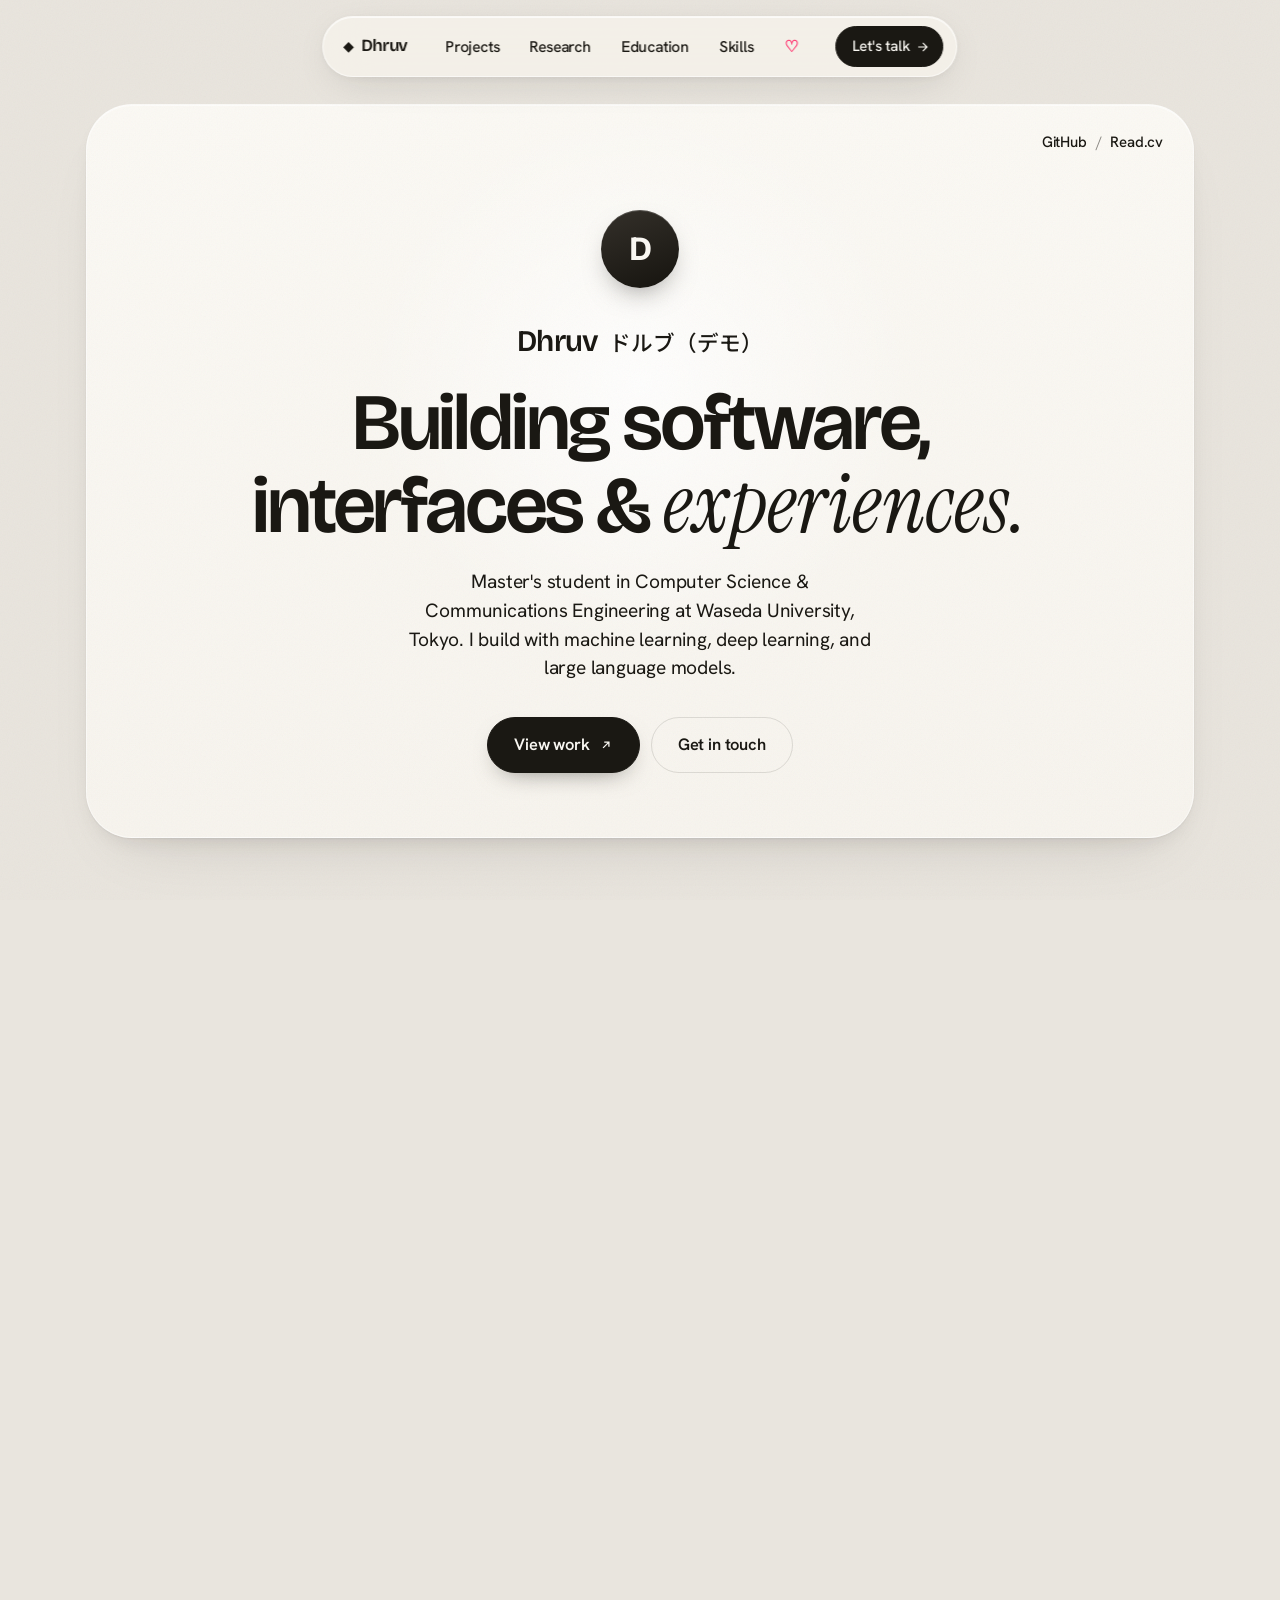
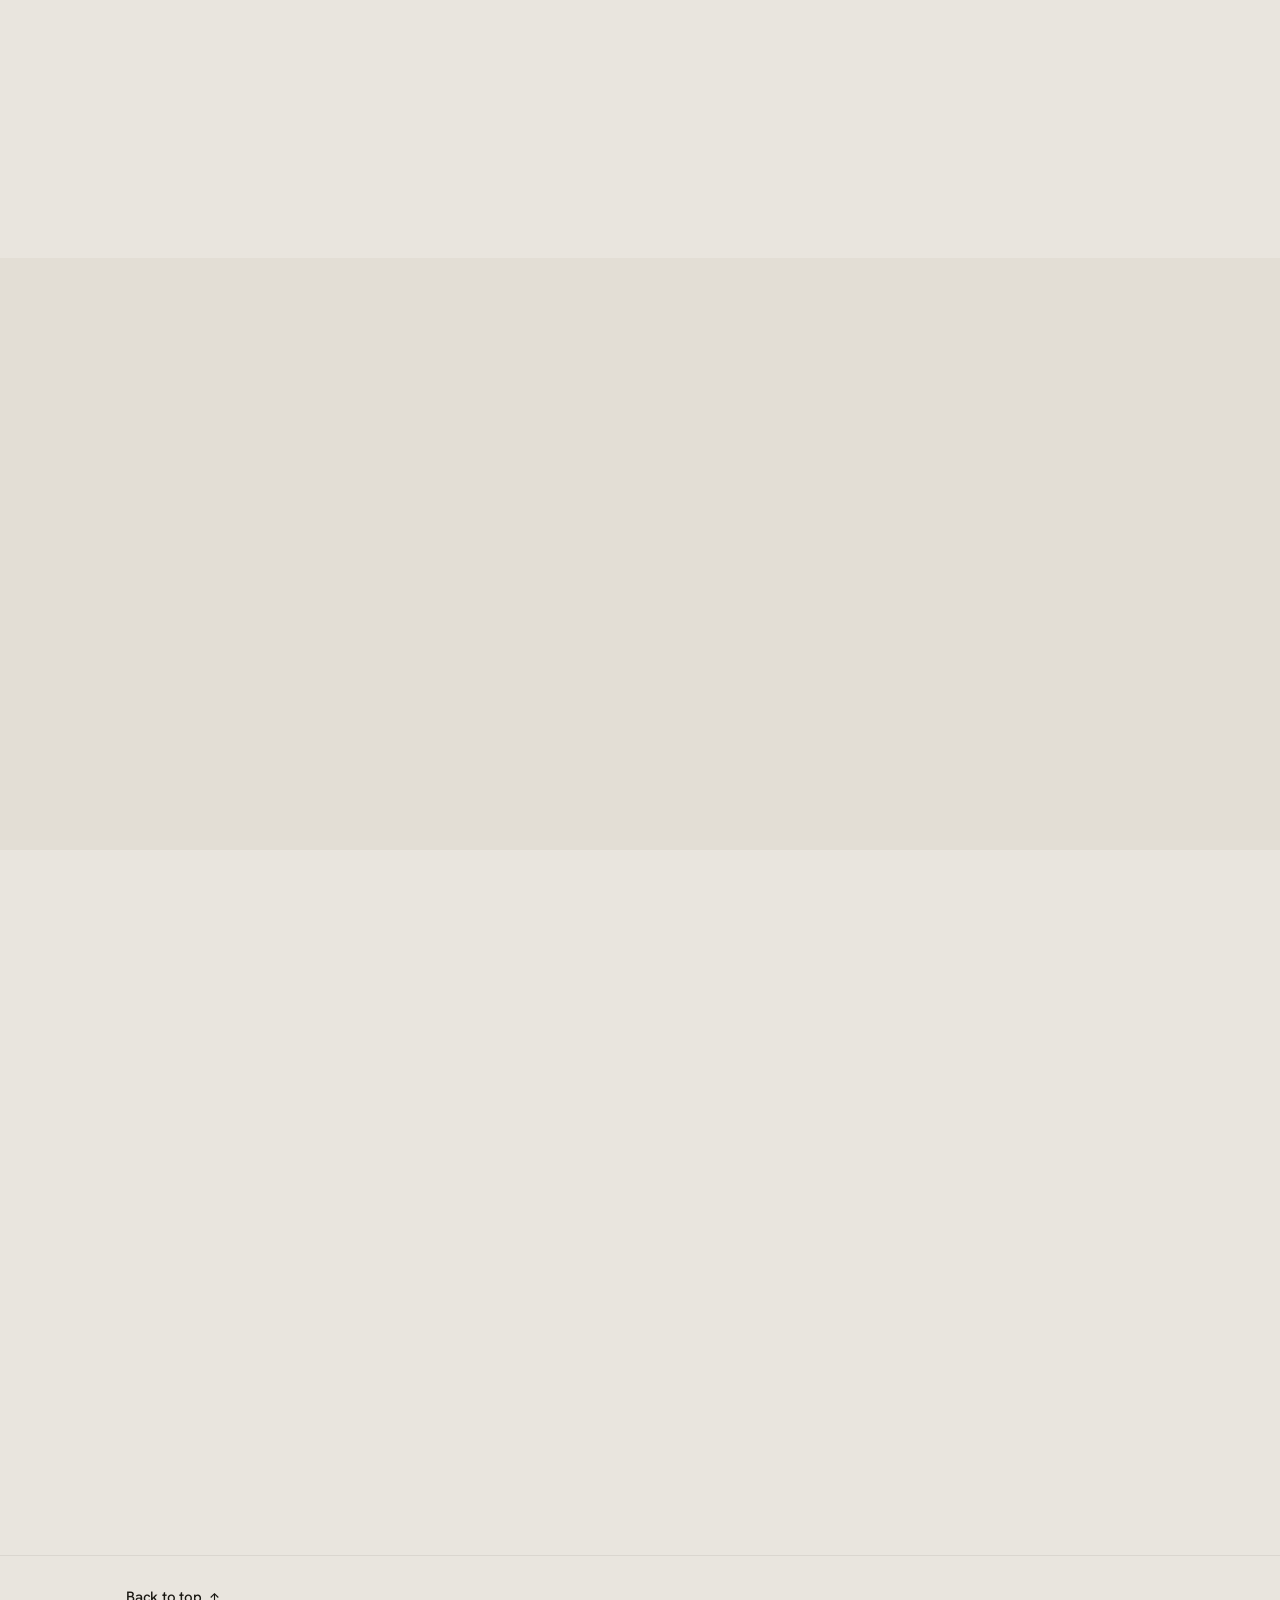
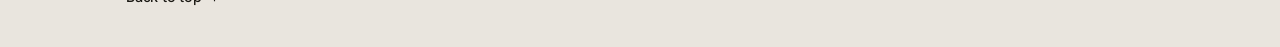
==== index.html @ 3caad2e6 "base files" ====
<!DOCTYPE html>
<html lang="en" class="no-js">
<head>
  <meta charset="UTF-8" />
  <meta name="viewport" content="width=device-width, initial-scale=1.0" />
  <meta name="description" content="Dhruv (ドルブ) — Master's student in Computer Science & Communications Engineering at Waseda University, Tokyo. Working in machine learning, deep learning, LLMs, RAG, and computer vision." />
  <meta name="theme-color" content="#e9e5de" />
  <title>Dhruv ドルブ — Computer Science & Machine Learning</title>

  <!-- inline favicon: rotated diamond -->
  <link rel="icon" href="data:image/svg+xml,%3Csvg xmlns='http://www.w3.org/2000/svg' width='32' height='32' viewBox='0 0 32 32'%3E%3Crect x='9' y='9' width='14' height='14' transform='rotate(45 16 16)' fill='%231a1813'/%3E%3C/svg%3E" />

  <link rel="preconnect" href="https://fonts.googleapis.com">
  <link rel="preconnect" href="https://fonts.gstatic.com" crossorigin>
  <link href="https://fonts.googleapis.com/css2?family=Bricolage+Grotesque:opsz,wght@12..96,400;12..96,500;12..96,600;12..96,700;12..96,800&family=Hanken+Grotesk:wght@400;500;600;700&family=Instrument+Serif:ital@0;1&family=JetBrains+Mono:wght@400;500&family=Noto+Sans+JP:wght@400;500;600&display=swap" rel="stylesheet">

  <link rel="stylesheet" href="styles.css" />
  <script>document.documentElement.classList.remove('no-js'); document.documentElement.classList.add('js');</script>
</head>
<body>

  <!-- paper grain texture -->
  <div class="grain" aria-hidden="true"></div>

  <!-- ============================ NAV (preserved floating pill) ============================ -->
  <nav class="nav" id="nav">
    <a href="#home" class="nav-logo">
      <span class="logo-mark">◆</span>
      <span class="logo-text">Dhruv</span>
    </a>
    <ul class="nav-links">
      <li><a href="#projects">Projects</a></li>
      <li><a href="#research">Research</a></li>
      <li><a href="#education">Education</a></li>
      <li><a href="#skills">Skills</a></li>
      <li><a href="proposal.html" target="_blank" rel="noopener" style="color:#ff2d6a;font-weight:700;" title="a little surprise 💌">♡</a></li>
    </ul>
    <a href="#contact" class="nav-cta">
      <span>Let's talk</span>
      <svg width="14" height="14" viewBox="0 0 24 24" fill="none" stroke="currentColor" stroke-width="2"><path d="M5 12h14M13 5l7 7-7 7"/></svg>
    </a>
    <button class="nav-burger" id="burger" aria-label="Open menu" aria-expanded="false" aria-controls="mobileMenu">
      <span></span><span></span>
    </button>
  </nav>

  <!-- mobile menu overlay -->
  <div class="mobile-menu" id="mobileMenu" aria-hidden="true">
    <ul>
      <li><a href="#projects">Projects</a></li>
      <li><a href="#research">Research</a></li>
      <li><a href="#education">Education</a></li>
      <li><a href="#skills">Skills</a></li>
      <li><a href="proposal.html" target="_blank" rel="noopener" style="color:#ff2d6a;font-weight:700;">♡ A little surprise 💌</a></li>
      <li><a href="#contact" class="mm-cta">Let's talk</a></li>
    </ul>
  </div>

  <!-- ============================ HERO ============================ -->
  <header class="hero" id="home">
    <div class="hero-card">

      <div class="hero-top" data-rise style="--d:.05s">
        <div class="hero-contact">
        </div>
        <nav class="hero-social" aria-label="Social profiles">
          <a href="https://github.com/demo-hates-rng" target="_blank" rel="noopener noreferrer">GitHub</a><span aria-hidden="true">/</span><a href="#" target="_blank" rel="noopener noreferrer">Read.cv</a>
        </nav>
      </div>

      <div class="hero-center">
        <div class="hero-id" data-rise style="--d:.13s">
          <span class="avatar" aria-hidden="true">D</span>
        </div>

        <p class="hero-name" data-rise style="--d:.2s">Dhruv <span class="kana" lang="ja">ドルブ（デモ）</span></p>

        <h1 class="hero-h" data-rise style="--d:.27s">
          Building software,<br/>
          interfaces &amp; <em>experiences.</em>
        </h1>

        <p class="hero-sub" data-rise style="--d:.36s">
          Master's student in Computer Science &amp; Communications Engineering at
          Waseda University, Tokyo. I build with machine learning, deep learning,
          and large language models.
        </p>

        <div class="hero-actions" data-rise style="--d:.44s">
          <a class="btn btn-dark" href="#projects">
            View work
            <svg width="14" height="14" viewBox="0 0 24 24" fill="none" stroke="currentColor" stroke-width="2.2"><path d="M7 17 17 7M9 7h8v8"/></svg>
          </a>
          <a class="btn btn-ghost" href="#contact">Get in touch</a>
        </div>
      </div>
    </div>
  </header>

  <!-- ============================ PROJECTS ============================ -->
  <section class="section" id="projects">
    <div class="wrap">
      <div class="section-head">
        <p class="eyebrow reveal"><span class="ix">01</span> — Projects</p>
        <h2 class="section-h reveal">Selected work.</h2>
      </div>

      <div class="features">

        <a href="#" class="feature reveal">
          <div class="feature-text">
            <p class="feature-eyebrow">Aurora Notes &nbsp;·&nbsp; 2025</p>
            <h3 class="feature-h">A quiet notebook for thinking out loud.</h3>
            <p class="feature-desc">A markdown-first writing tool with calm typography, native shortcuts, and offline-first storage designed to be easy on the eyes.</p>
            <div class="feature-meta">
              <span class="tag">React</span><span class="tag">TypeScript</span><span class="tag">IndexedDB</span>
            </div>
            <div class="feature-links">
              <span class="ink-link">Live <svg width="12" height="12" viewBox="0 0 24 24" fill="none" stroke="currentColor" stroke-width="2.2"><path d="M7 17 17 7M9 7h8v8"/></svg></span>
              <span class="ink-link">Source <svg width="12" height="12" viewBox="0 0 24 24" fill="none" stroke="currentColor" stroke-width="2.2"><path d="M7 17 17 7M9 7h8v8"/></svg></span>
            </div>
          </div>
          <span class="feature-num" aria-hidden="true">01</span>
        </a>

        <a href="#" class="feature reveal">
          <div class="feature-text">
            <p class="feature-eyebrow">Pulse &nbsp;·&nbsp; 2025</p>
            <h3 class="feature-h">Real-time analytics that feel calm, not chaotic.</h3>
            <p class="feature-desc">A streaming dashboard that surfaces signal in a sea of live data — clear hierarchy, smooth transitions, no overwhelm.</p>
            <div class="feature-meta">
              <span class="tag">Next.js</span><span class="tag">WebSockets</span><span class="tag">D3</span>
            </div>
            <div class="feature-links">
              <span class="ink-link">Live <svg width="12" height="12" viewBox="0 0 24 24" fill="none" stroke="currentColor" stroke-width="2.2"><path d="M7 17 17 7M9 7h8v8"/></svg></span>
              <span class="ink-link">Case study <svg width="12" height="12" viewBox="0 0 24 24" fill="none" stroke="currentColor" stroke-width="2.2"><path d="M7 17 17 7M9 7h8v8"/></svg></span>
            </div>
          </div>
          <span class="feature-num" aria-hidden="true">02</span>
        </a>

        <a href="#" class="feature feature-dark reveal">
          <div class="feature-text">
            <p class="feature-eyebrow">Loop Studio &nbsp;·&nbsp; 2024</p>
            <h3 class="feature-h">A browser-based loop sequencer, built from scratch.</h3>
            <p class="feature-desc">A small surface area with a large possibility space. Web Audio, Canvas, and a lot of patience for the timing.</p>
            <div class="feature-meta">
              <span class="tag">Web Audio</span><span class="tag">Canvas</span><span class="tag">TypeScript</span>
            </div>
            <div class="feature-links">
              <span class="ink-link">Try it <svg width="12" height="12" viewBox="0 0 24 24" fill="none" stroke="currentColor" stroke-width="2.2"><path d="M7 17 17 7M9 7h8v8"/></svg></span>
              <span class="ink-link">Source <svg width="12" height="12" viewBox="0 0 24 24" fill="none" stroke="currentColor" stroke-width="2.2"><path d="M7 17 17 7M9 7h8v8"/></svg></span>
            </div>
          </div>
          <span class="feature-num" aria-hidden="true">03</span>
        </a>

      </div>
    </div>
  </section>

  <!-- ============================ RESEARCH ============================ -->
  <section class="section alt" id="research">
    <div class="wrap">
      <div class="section-head">
        <p class="eyebrow reveal"><span class="ix">02</span> — Research</p>
        <h2 class="section-h reveal">Research interests.</h2>
      </div>

      <div class="r-grid">
        <article class="r-card reveal">
          <span class="r-tag">RG—01</span>
          <h3>Machine Learning &amp; Deep Learning</h3>
          <span class="r-arrow" aria-hidden="true"><svg width="16" height="16" viewBox="0 0 24 24" fill="none" stroke="currentColor" stroke-width="2"><path d="M7 17 17 7M9 7h8v8"/></svg></span>
        </article>
        <article class="r-card reveal">
          <span class="r-tag">RG—02</span>
          <h3>Computer Vision</h3>
          <span class="r-arrow" aria-hidden="true"><svg width="16" height="16" viewBox="0 0 24 24" fill="none" stroke="currentColor" stroke-width="2"><path d="M7 17 17 7M9 7h8v8"/></svg></span>
        </article>
        <article class="r-card reveal">
          <span class="r-tag">RG—03</span>
          <h3>Large Language Models</h3>
          <span class="r-arrow" aria-hidden="true"><svg width="16" height="16" viewBox="0 0 24 24" fill="none" stroke="currentColor" stroke-width="2"><path d="M7 17 17 7M9 7h8v8"/></svg></span>
        </article>
        <article class="r-card reveal">
          <span class="r-tag">RG—04</span>
          <h3>Retrieval-Augmented Generation</h3>
          <span class="r-arrow" aria-hidden="true"><svg width="16" height="16" viewBox="0 0 24 24" fill="none" stroke="currentColor" stroke-width="2"><path d="M7 17 17 7M9 7h8v8"/></svg></span>
        </article>
      </div>
    </div>
  </section>

  <!-- ============================ EDUCATION ============================ -->
  <section class="section" id="education">
    <div class="wrap">
      <div class="section-head">
        <p class="eyebrow reveal"><span class="ix">03</span> — Education</p>
        <h2 class="section-h reveal">Where I've studied.</h2>
      </div>

      <div class="edu">
        <div class="edu-row reveal">
          <span class="edu-y">2026 — 2028</span>
          <div class="edu-c">
            <h3>Master's, Computer Science &amp; Communications Engineering</h3>
            <p>Waseda University &nbsp;·&nbsp; Tokyo, Japan</p>
            <p class="edu-focus">Graduate School of Fundamental Science &amp; Engineering</p>
          </div>
          <span class="edu-tag is-now">Current</span>
        </div>
        <div class="edu-row reveal">
          <span class="edu-y">2022 — 2025</span>
          <div class="edu-c">
            <h3>B.Sc. (Hons.), Computer Science</h3>
            <p>Deen Dayal Upadhyaya College (DDUC)</p>
            <p class="edu-focus">University of Delhi &nbsp;·&nbsp; New Delhi, India</p>
          </div>
          <span class="edu-tag">Undergraduate</span>
        </div>
      </div>
    </div>
  </section>

  <!-- ============================ SKILLS ============================ -->
  <section class="section alt" id="skills">
    <div class="wrap">
      <div class="section-head center">
        <span class="pill-label reveal">Skills</span>
        <h2 class="section-h reveal">What I work with.</h2>
      </div>

      <div class="skills-grid">
        <article class="skill reveal">
          <span class="skill-ic" aria-hidden="true">
            <svg width="22" height="22" viewBox="0 0 24 24" fill="none" stroke="currentColor" stroke-width="1.6"><circle cx="5" cy="6" r="2"/><circle cx="5" cy="18" r="2"/><circle cx="19" cy="12" r="2"/><path d="M7 6.6 17 11M7 17.4 17 13"/></svg>
          </span>
          <h3>Machine Learning</h3>
          <ul class="skill-tags">
            <li>Machine Learning</li><li>Deep Learning</li><li>Computer Vision</li>
          </ul>
        </article>

        <article class="skill reveal">
          <span class="skill-ic" aria-hidden="true">
            <svg width="22" height="22" viewBox="0 0 24 24" fill="none" stroke="currentColor" stroke-width="1.6"><path d="M21 11.5a8 8 0 0 1-11.4 7.2L4 20l1.3-4.5A8 8 0 1 1 21 11.5Z"/><path d="M12 8.5v4M10 10.5h4"/></svg>
          </span>
          <h3>LLMs &amp; RAG</h3>
          <ul class="skill-tags">
            <li>LLMs</li><li>RAG</li><li>Generative AI</li>
          </ul>
        </article>

        <article class="skill reveal">
          <span class="skill-ic" aria-hidden="true">
            <svg width="22" height="22" viewBox="0 0 24 24" fill="none" stroke="currentColor" stroke-width="1.6"><path d="m8 8-4 4 4 4M16 8l4 4-4 4M13.5 6l-3 12"/></svg>
          </span>
          <h3>Programming</h3>
          <ul class="skill-tags">
            <li>Python</li><li>C++</li>
          </ul>
        </article>

        <article class="skill reveal">
          <span class="skill-ic" aria-hidden="true">
            <svg width="22" height="22" viewBox="0 0 24 24" fill="none" stroke="currentColor" stroke-width="1.6"><circle cx="12" cy="12" r="9"/><path d="M3 12h18M12 3c2.6 2.7 2.6 15.3 0 18M12 3c-2.6 2.7-2.6 15.3 0 18"/></svg>
          </span>
          <h3>Languages</h3>
          <ul class="skill-tags">
            <li>English · Proficient</li><li>Japanese · N3</li><li>Chinese · HSK3</li>
          </ul>
        </article>
      </div>
    </div>
  </section>

  <!-- ============================ CONTACT ============================ -->
  <section class="section contact" id="contact">
    <div class="wrap">
      <div class="contact-card reveal">
        <span class="status"><i class="dot" aria-hidden="true"></i> Open to internships &amp; research</span>
        <h2 class="contact-h">Have something<br/><em>worth building?</em></h2>
        <p class="contact-sub">Internships, research collaborations, or a side project — I'd love to hear about it.</p>
        <div class="contact-actions">
          <a class="btn btn-dark" href="mailto:hello@dhruv.dev">
            <svg width="15" height="15" viewBox="0 0 24 24" fill="none" stroke="currentColor" stroke-width="1.9"><rect x="3" y="5" width="18" height="14" rx="2.5"/><path d="m3 7 9 6 9-6"/></svg>
            Email me
          </a>
          <a class="btn btn-dark" href="https://github.com/demo-hates-rng" target="_blank" rel="noopener noreferrer">
            <svg width="15" height="15" viewBox="0 0 24 24" fill="currentColor"><path d="M12 2C6.48 2 2 6.58 2 12.25c0 4.53 2.87 8.37 6.84 9.73.5.1.68-.22.68-.49 0-.24-.01-.87-.01-1.71-2.78.62-3.37-1.37-3.37-1.37-.45-1.18-1.11-1.49-1.11-1.49-.91-.64.07-.62.07-.62 1 .07 1.53 1.05 1.53 1.05.89 1.57 2.34 1.12 2.91.85.09-.66.35-1.12.63-1.38-2.22-.26-4.56-1.14-4.56-5.06 0-1.12.39-2.03 1.03-2.75-.1-.26-.45-1.3.1-2.71 0 0 .84-.27 2.75 1.05a9.4 9.4 0 0 1 5 0c1.91-1.32 2.75-1.05 2.75-1.05.55 1.41.2 2.45.1 2.71.64.72 1.03 1.63 1.03 2.75 0 3.93-2.34 4.79-4.57 5.05.36.32.68.94.68 1.91 0 1.38-.01 2.49-.01 2.83 0 .27.18.6.69.49A10.26 10.26 0 0 0 22 12.25C22 6.58 17.52 2 12 2z"/></svg>
            GitHub
          </a>
        </div>
      
      </div>
    </div>
  </section>

  <!-- ============================ FOOTER ============================ -->
  <footer class="footer">
    <div class="wrap footer-inner">
      <a href="#home" class="footer-top">Back to top
        <svg width="13" height="13" viewBox="0 0 24 24" fill="none" stroke="currentColor" stroke-width="2.1"><path d="M12 19V5M5 12l7-7 7 7"/></svg>
      </a>
    </div>
  </footer>

  <script src="script.js"></script>
</body>
</html>
---- styles.css ----
/* =========================================================
   Dhruv — Portfolio
   Refined editorial minimalism · warm stone neutrals
   Bricolage Grotesque + Hanken Grotesk + Instrument Serif + JetBrains Mono
   ========================================================= */

*, *::before, *::after { box-sizing: border-box; margin: 0; padding: 0; }

:root {
  /* warm stone neutrals */
  --bg:        #e9e5de;   /* page — warm stone */
  --bg-deep:   #e3ded5;   /* alt section */
  --card:      #f7f4ee;   /* bone card */
  --card-hi:   #fbf9f4;   /* lighter card */
  --ink:       #1a1813;   /* warm near-black */
  --ink-2:     #1a1813;   /* secondary text — unified to black */
  --muted:     #1a1813;   /* labels / tertiary — unified to black */
  --line:      rgba(26, 24, 19, 0.12);
  --line-soft: rgba(26, 24, 19, 0.07);
  --clay:      #1a1813;   /* accents unified to black (only "Current" stays red) */

  --shadow:
    0 1px 2px rgba(26,24,19,0.05),
    0 10px 26px -14px rgba(26,24,19,0.14),
    0 30px 70px -40px rgba(26,24,19,0.18);
  --shadow-sm:
    0 1px 2px rgba(26,24,19,0.04),
    0 8px 22px -16px rgba(26,24,19,0.16);
  --hi: inset 0 1px 0 rgba(255,255,255,0.7);

  --display: 'Bricolage Grotesque', 'Hanken Grotesk', sans-serif;
  --sans:    'Hanken Grotesk', -apple-system, BlinkMacSystemFont, sans-serif;
  --serif:   'Instrument Serif', Georgia, serif;
  --mono:    'JetBrains Mono', ui-monospace, monospace;
  --jp:      'Noto Sans JP', 'Hiragino Kaku Gothic ProN', 'Hiragino Sans', 'Yu Gothic', sans-serif;

  --max:    1080px;
  --pad-x:  26px;
  --radius: 40px;
  --ease:   cubic-bezier(.22, 1, .36, 1);
}

html { scroll-behavior: smooth; }

body {
  font-family: var(--sans);
  font-weight: 400;
  background: var(--bg);
  color: var(--ink);
  font-size: 18.5px;
  line-height: 1.55;
  letter-spacing: -0.011em;
  -webkit-font-smoothing: antialiased;
  -moz-osx-font-smoothing: grayscale;
  text-rendering: optimizeLegibility;
  overflow-x: hidden;
}

a { color: inherit; text-decoration: none; }
ul, ol { list-style: none; }
button { font: inherit; background: none; border: none; color: inherit; cursor: pointer; }
::selection { background: var(--ink); color: var(--bg); }
:focus-visible { outline: 2px solid var(--clay); outline-offset: 3px; border-radius: 4px; }

/* Instrument Serif italic accent inside any display heading */
.hero-h em, .section-h em, .contact-h em, .statement-p em {
  font-family: var(--serif);
  font-style: italic;
  font-weight: 400;
  letter-spacing: 0.005em;
}

.wrap {
  max-width: var(--max);
  margin: 0 auto;
  padding: 0 var(--pad-x);
}

/* paper grain texture overlay */
.grain {
  position: fixed; inset: 0;
  z-index: 3;
  pointer-events: none;
  opacity: 0.05;
  mix-blend-mode: multiply;
  background-image: url("data:image/svg+xml,%3Csvg xmlns='http://www.w3.org/2000/svg' viewBox='0 0 220 220'%3E%3Cfilter id='n'%3E%3CfeTurbulence type='fractalNoise' baseFrequency='0.82' numOctaves='3' stitchTiles='stitch'/%3E%3C/filter%3E%3Crect width='100%25' height='100%25' filter='url(%23n)'/%3E%3C/svg%3E");
  background-size: 220px 220px;
}

/* =========================================================
   NAV — preserved floating pill (recolored to warm)
   ========================================================= */
.nav {
  position: fixed; top: 16px; left: 50%; transform: translateX(-50%);
  z-index: 100;
  display: flex; align-items: center; gap: 24px;
  padding: 9px 13px 9px 20px;
  background: rgba(247, 244, 238, 0.72);
  backdrop-filter: blur(20px) saturate(1.5);
  -webkit-backdrop-filter: blur(20px) saturate(1.5);
  border: 1px solid rgba(255,255,255,0.55);
  border-radius: 999px;
  box-shadow: 0 10px 40px -12px rgba(26,24,19,0.16), 0 2px 8px rgba(26,24,19,0.05), var(--hi);
  transition: top .35s var(--ease), box-shadow .35s var(--ease);
}
.nav.scrolled {
  top: 10px;
  box-shadow: 0 16px 50px -12px rgba(26,24,19,0.22), 0 2px 8px rgba(26,24,19,0.06), var(--hi);
}
.nav-logo {
  display: flex; align-items: center; gap: 8px;
  font-family: var(--display);
  font-weight: 600; font-size: 17px; letter-spacing: -0.02em;
}
.logo-mark { color: var(--ink); display: inline-block; animation: spin 16s linear infinite; font-size: 13px; }
@keyframes spin { to { transform: rotate(360deg); } }
.nav-links { display: flex; gap: 2px; }
.nav-links a {
  position: relative;
  padding: 7px 14px;
  font-size: 15.5px; font-weight: 500;
  color: var(--ink-2);
  border-radius: 999px;
  transition: color .2s ease;
}
.nav-links a::before {
  content: ''; position: absolute; inset: 0;
  background: var(--ink); border-radius: 999px;
  transform: scale(0.6); opacity: 0;
  transition: transform .3s cubic-bezier(.34,1.56,.64,1), opacity .25s ease;
  z-index: -1;
}
.nav-links a:hover { color: var(--card-hi); }
.nav-links a:hover::before { transform: scale(1); opacity: 1; }
.nav-links a.active { color: var(--ink); }
.nav-links a.active::after {
  content: ''; position: absolute; left: 50%; bottom: 1px;
  width: 4px; height: 4px; border-radius: 50%;
  background: var(--clay); transform: translateX(-50%);
}
.nav-cta {
  display: inline-flex; align-items: center; gap: 6px;
  padding: 8px 13px 8px 16px;
  background: var(--ink); color: var(--card-hi);
  font-size: 15px; font-weight: 500;
  border-radius: 999px;
  border: 1px solid var(--ink);
  transition: background .25s ease, color .25s ease, transform .2s ease;
}
.nav-cta svg { transition: transform .3s var(--ease); }
.nav-cta:hover { background: transparent; color: var(--ink); }
.nav-cta:hover svg { transform: translateX(2px); }
.nav-burger { display: none; }

/* mobile menu */
.mobile-menu {
  position: fixed; inset: 0; z-index: 99;
  background: rgba(233, 229, 222, 0.92);
  backdrop-filter: blur(22px);
  -webkit-backdrop-filter: blur(22px);
  display: flex; align-items: center; justify-content: center;
  opacity: 0; visibility: hidden;
  transition: opacity .4s var(--ease), visibility .4s;
}
.mobile-menu.open { opacity: 1; visibility: visible; }
.mobile-menu ul { display: flex; flex-direction: column; align-items: center; gap: 6px; text-align: center; }
.mobile-menu li {
  opacity: 0; transform: translateY(14px);
  transition: opacity .5s var(--ease), transform .5s var(--ease);
}
.mobile-menu.open li { opacity: 1; transform: none; }
.mobile-menu.open li:nth-child(1) { transition-delay: .08s; }
.mobile-menu.open li:nth-child(2) { transition-delay: .14s; }
.mobile-menu.open li:nth-child(3) { transition-delay: .20s; }
.mobile-menu.open li:nth-child(4) { transition-delay: .26s; }
.mobile-menu.open li:nth-child(5) { transition-delay: .34s; }
.mobile-menu a {
  font-family: var(--display);
  font-size: 36px; font-weight: 600; letter-spacing: -0.03em;
  color: var(--ink);
  display: inline-block; padding: 6px 14px;
}
.mobile-menu .mm-cta { color: var(--clay); }

/* =========================================================
   BUTTONS / CHIPS / INK-LINK
   ========================================================= */
.btn {
  display: inline-flex; align-items: center; gap: 9px;
  padding: 14px 26px;
  font-family: var(--sans);
  font-size: 16.5px; font-weight: 600;
  letter-spacing: -0.01em;
  border-radius: 999px;
  border: 1px solid var(--ink);
  transition: background .28s ease, color .28s ease, transform .3s var(--ease), box-shadow .3s var(--ease);
  white-space: nowrap;
}
.btn svg { transition: transform .35s var(--ease); }
.btn:hover { transform: translateY(-2px); }
.btn:hover svg { transform: translate(2px, -2px); }
.btn-dark  { background: var(--ink); color: var(--card-hi); box-shadow: 0 10px 26px -14px rgba(26,24,19,0.6); }
.btn-dark:hover  { background: #000; box-shadow: 0 16px 34px -16px rgba(26,24,19,0.7); }
.btn-ghost { background: transparent; color: var(--ink); border-color: var(--line); }
.btn-ghost:hover { background: var(--ink); color: var(--card-hi); border-color: var(--ink); }
.btn-ghost svg path { stroke: currentColor; }

.chip {
  display: inline-flex; align-items: center; gap: 6px;
  padding: 7px 13px;
  font-size: 15px; font-weight: 500;
  color: var(--ink-2);
  background: var(--card-hi);
  border: 1px solid var(--line-soft);
  border-radius: 999px;
  box-shadow: var(--shadow-sm), var(--hi);
  transition: transform .25s var(--ease), color .2s ease, border-color .2s ease;
}
.chip:hover { transform: translateY(-1px); color: var(--ink); border-color: var(--line); }
.chip.copied { color: var(--clay); border-color: rgba(185,96,58,0.4); }

.ink-link {
  display: inline-flex; align-items: center; gap: 5px;
  position: relative;
  font-size: 16px; font-weight: 600;
  color: var(--ink);
  letter-spacing: -0.01em;
  padding: 2px 0;
}
.ink-link::after {
  content: ''; position: absolute; left: 0; right: 0; bottom: -1px;
  height: 1.5px; background: currentColor;
  transform: scaleX(1); transform-origin: left;
  transition: transform .4s var(--ease);
}
.ink-link:hover::after { transform: scaleX(0); transform-origin: right; }
.ink-link svg { transition: transform .35s var(--ease); }
.ink-link:hover svg { transform: translate(2px, -2px); }

/* =========================================================
   HERO
   ========================================================= */
.hero {
  padding: 104px var(--pad-x) 40px;
  max-width: calc(var(--max) + 80px);
  margin: 0 auto;
}
.hero-card {
  position: relative;
  background: linear-gradient(180deg, var(--card-hi), var(--card));
  border: 1px solid rgba(255,255,255,0.55);
  border-radius: 46px;
  box-shadow: var(--shadow), var(--hi);
  padding: 26px 30px 64px;
  overflow: hidden;
}
.hero-card::after {
  /* soft radial bloom behind the name */
  content: ''; position: absolute; left: 50%; top: 38%;
  width: 620px; height: 620px; transform: translate(-50%,-50%);
  background: radial-gradient(circle, rgba(255,255,255,0.85), transparent 62%);
  pointer-events: none;
}
.hero-top {
  position: relative; z-index: 1;
  display: flex; justify-content: space-between; align-items: center;
  gap: 16px; flex-wrap: wrap;
}
.hero-contact { display: inline-flex; align-items: center; gap: 10px; flex-wrap: wrap; }
.hero-email { font-family: var(--mono); font-size: 15px; color: var(--ink-2); letter-spacing: -0.02em; }
.hero-social { display: inline-flex; align-items: center; gap: 9px; font-size: 15px; color: var(--muted); }
.hero-social a { font-weight: 500; color: var(--ink-2); position: relative; transition: color .2s ease; }
.hero-social a:hover { color: var(--ink); }
.hero-social span { opacity: 0.5; }

.hero-center {
  position: relative; z-index: 1;
  text-align: center;
  display: flex; flex-direction: column; align-items: center;
  padding-top: 56px;
}
.hero-id { position: relative; margin-bottom: 30px; }
.avatar {
  width: 78px; height: 78px; border-radius: 50%;
  display: grid; place-items: center;
  font-family: var(--display); font-weight: 700; font-size: 34px;
  color: var(--card-hi);
  background: linear-gradient(160deg, #34302a, #16140f);
  box-shadow: 0 12px 28px -12px rgba(26,24,19,0.5), inset 0 1px 0 rgba(255,255,255,0.18);
}
.badge {
  position: absolute; top: -10px; left: calc(100% - 14px);
  display: inline-flex; align-items: center; gap: 5px;
  white-space: nowrap;
  padding: 6px 12px;
  background: var(--card-hi);
  border: 1px solid var(--line-soft);
  border-radius: 999px;
  font-size: 15px; font-weight: 600; color: var(--ink);
  box-shadow: var(--shadow-sm), var(--hi);
}
.kana {
  font-family: var(--jp);
  font-weight: 500;
  font-size: 0.82em;
  color: var(--muted);
  letter-spacing: 0;
}
.wave { display: inline-block; animation: wave 2.6s var(--ease) infinite; transform-origin: 70% 70%; }
@keyframes wave {
  0%, 60%, 100% { transform: rotate(0deg); }
  10%, 30% { transform: rotate(14deg); }
  20% { transform: rotate(-8deg); }
}
.hero-name {
  font-family: var(--display);
  font-size: clamp(22px, 2.6vw, 30px);
  font-weight: 600;
  letter-spacing: -0.02em;
  color: var(--ink);
  margin-bottom: 18px;
}
.hero-name .kana { color: var(--muted); font-size: 0.72em; margin-left: 4px; }
.status {
  display: inline-flex; align-items: center; gap: 8px;
  font-family: var(--mono); font-size: 13.5px; letter-spacing: 0.02em;
  color: var(--muted); text-transform: uppercase;
  margin-bottom: 22px;
}
.dot {
  width: 7px; height: 7px; border-radius: 50%;
  background: var(--clay); position: relative;
}
.dot::after {
  content: ''; position: absolute; inset: -4px; border-radius: 50%;
  border: 1.5px solid var(--clay); opacity: 0.5;
  animation: pulse 2s var(--ease) infinite;
}
@keyframes pulse {
  0% { transform: scale(0.7); opacity: 0.6; }
  100% { transform: scale(1.7); opacity: 0; }
}
.hero-h {
  font-family: var(--display);
  font-size: clamp(42px, 6.4vw, 80px);
  font-weight: 600;
  line-height: 1.0;
  letter-spacing: -0.04em;
  color: var(--ink);
  margin-bottom: 22px;
}
.hero-h em { font-size: 1.04em; }
.hero-sub {
  font-size: clamp(18px, 1.5vw, 20.5px);
  color: var(--ink-2);
  max-width: 480px;
  margin: 0 auto 34px;
  line-height: 1.5;
}
.hero-actions { display: inline-flex; gap: 11px; flex-wrap: wrap; justify-content: center; }

/* =========================================================
   TOOLS MARQUEE
   ========================================================= */
.strip { padding: 30px 0 6px; }
.marquee {
  overflow: hidden;
  -webkit-mask-image: linear-gradient(90deg, transparent, #000 12%, #000 88%, transparent);
  mask-image: linear-gradient(90deg, transparent, #000 12%, #000 88%, transparent);
}
.marquee-track {
  display: inline-flex; align-items: center; gap: 30px;
  white-space: nowrap;
  animation: marquee 34s linear infinite;
}
.marquee:hover .marquee-track { animation-play-state: paused; }
@keyframes marquee { to { transform: translateX(-50%); } }
.tok {
  font-family: var(--display);
  font-size: clamp(22px, 2.6vw, 32px);
  font-weight: 500; letter-spacing: -0.02em;
  color: var(--ink); opacity: 0.42;
  transition: opacity .25s ease;
}
.marquee:hover .tok { opacity: 0.3; }
.sep { color: var(--clay); opacity: 0.55; font-size: 14px; }

/* =========================================================
   STATEMENT
   ========================================================= */
.statement { padding: 64px 0 40px; }
.statement-p {
  font-family: var(--display);
  font-size: clamp(28px, 4.4vw, 52px);
  font-weight: 500;
  line-height: 1.16;
  letter-spacing: -0.03em;
  color: var(--ink);
  max-width: 18ch;
  margin: 0 auto;
  text-align: center;
}
.statement-p em { font-size: 1.05em; }

/* =========================================================
   SECTION scaffolding
   ========================================================= */
.section { padding: 84px 0; }
.section.alt { background: var(--bg-deep); }

.section-head { max-width: 640px; margin-bottom: 46px; }
.section-head.center { margin-left: auto; margin-right: auto; text-align: center; }
.eyebrow {
  font-family: var(--mono);
  font-size: 14px; font-weight: 500;
  color: var(--muted);
  letter-spacing: 0.02em;
  text-transform: uppercase;
  margin-bottom: 14px;
  display: flex; align-items: center; gap: 2px;
}
.section-head.center .eyebrow { justify-content: center; }
.ix { color: var(--clay); }
.pill-label {
  display: inline-flex;
  font-family: var(--mono); font-size: 14px; letter-spacing: 0.04em;
  text-transform: uppercase; color: var(--ink-2);
  padding: 6px 15px; margin-bottom: 16px;
  background: var(--card-hi);
  border: 1px solid var(--line-soft);
  border-radius: 999px;
  box-shadow: var(--shadow-sm), var(--hi);
}
.section-h {
  font-family: var(--display);
  font-size: clamp(32px, 4vw, 48px);
  font-weight: 600;
  line-height: 1.04;
  letter-spacing: -0.035em;
  color: var(--ink);
  margin-bottom: 14px;
}
.section-sub {
  font-size: clamp(17.5px, 1.3vw, 19.5px);
  color: var(--ink-2);
  max-width: 480px;
  line-height: 1.5;
}
.section-head.center .section-sub { margin-left: auto; margin-right: auto; }

/* =========================================================
   PROJECTS — soft wide cards with ghost number
   ========================================================= */
.features { display: flex; flex-direction: column; gap: 16px; }
.feature {
  display: grid; grid-template-columns: 1fr auto; align-items: center;
  position: relative;
  background: var(--card);
  border: 1px solid rgba(255,255,255,0.5);
  border-radius: 32px;
  box-shadow: var(--shadow-sm), var(--hi);
  overflow: hidden;
  padding: 40px 44px;
  min-height: 234px;
  transition: transform .45s var(--ease), box-shadow .45s var(--ease);
}
.feature:hover { transform: translateY(-4px); box-shadow: var(--shadow), var(--hi); }
.feature-text { display: flex; flex-direction: column; max-width: 540px; }
.feature-eyebrow {
  font-family: var(--mono); font-size: 14px; color: var(--muted);
  letter-spacing: 0.01em; margin-bottom: 12px;
}
.feature-h {
  font-family: var(--display);
  font-size: clamp(24px, 2.5vw, 32px);
  font-weight: 600; letter-spacing: -0.03em; line-height: 1.08;
  color: var(--ink); margin-bottom: 12px; max-width: 22ch;
}
.feature-desc {
  font-size: 17px; line-height: 1.55; color: var(--ink-2);
  margin-bottom: 18px; max-width: 44ch;
}
.feature-meta { display: flex; flex-wrap: wrap; gap: 7px; margin-bottom: 20px; }
.tag {
  font-family: var(--mono); font-size: 13.5px; color: var(--ink-2);
  padding: 4px 10px; border-radius: 999px;
  background: rgba(26,24,19,0.045);
  border: 1px solid var(--line-soft);
}
.feature-links { display: inline-flex; gap: 22px; flex-wrap: wrap; }
.feature-num {
  font-family: var(--display);
  font-size: clamp(112px, 15vw, 190px);
  font-weight: 300; letter-spacing: -0.06em; line-height: 0.8;
  color: var(--ink); opacity: 0.05;
  margin-left: 36px; user-select: none;
  transition: opacity .4s var(--ease), transform .5s var(--ease);
}
.feature:hover .feature-num { opacity: 0.09; transform: translateX(-4px); }

.feature-dark {
  background: linear-gradient(165deg, #221f1a, #131109);
  border-color: rgba(255,255,255,0.08);
}
.feature-dark .feature-eyebrow { color: rgba(255,255,255,0.55); }
.feature-dark .feature-h { color: #faf8f4; }
.feature-dark .feature-desc { color: rgba(255,255,255,0.72); }
.feature-dark .tag { color: rgba(255,255,255,0.78); background: rgba(255,255,255,0.07); border-color: rgba(255,255,255,0.1); }
.feature-dark .ink-link { color: #fff; }
.feature-dark .feature-num { color: #fff; opacity: 0.1; }
.feature-dark:hover .feature-num { opacity: 0.16; }

/* =========================================================
   RESEARCH — 2x2 soft cards
   ========================================================= */
.r-grid { display: grid; grid-template-columns: repeat(2, 1fr); gap: 16px; }
.r-card {
  position: relative;
  padding: 30px 28px 30px;
  background: var(--card);
  border: 1px solid rgba(255,255,255,0.5);
  border-radius: 26px;
  box-shadow: var(--shadow-sm), var(--hi);
  transition: transform .45s var(--ease), box-shadow .45s var(--ease);
}
.r-card:hover { transform: translateY(-4px); box-shadow: var(--shadow), var(--hi); }
.r-tag {
  font-family: var(--mono); font-size: 13px; letter-spacing: 0.04em;
  color: var(--clay); display: block; margin-bottom: 16px;
}
.r-card h3 {
  font-family: var(--display);
  font-size: 21.5px; font-weight: 600; letter-spacing: -0.02em;
  color: var(--ink); margin-bottom: 8px;
}
.r-card p { font-size: 16.5px; line-height: 1.55; color: var(--ink-2); max-width: 40ch; }
.r-arrow {
  position: absolute; top: 28px; right: 28px;
  color: var(--muted);
  opacity: 0; transform: translate(-4px, 4px);
  transition: opacity .35s var(--ease), transform .35s var(--ease), color .2s ease;
}
.r-card:hover .r-arrow { opacity: 1; transform: none; color: var(--ink); }

/* =========================================================
   EDUCATION — tabular rows
   ========================================================= */
.edu { border-top: 1px solid var(--line); }
.edu-row {
  display: grid; grid-template-columns: 152px 1fr 130px; gap: 30px;
  padding: 26px 6px;
  border-bottom: 1px solid var(--line);
  align-items: start;
  transition: padding .4s var(--ease), background .3s ease;
  border-radius: 14px;
}
.edu-row:hover { padding-left: 16px; padding-right: 16px; background: rgba(255,255,255,0.45); }
.edu-y { font-family: var(--mono); font-size: 15px; color: var(--muted); letter-spacing: -0.01em; padding-top: 3px; }
.edu-c h3 {
  font-family: var(--display);
  font-size: 21.5px; font-weight: 600; letter-spacing: -0.02em;
  color: var(--ink); margin-bottom: 4px;
}
.edu-c p { font-size: 16.5px; color: var(--ink-2); }
.edu-focus { color: var(--muted) !important; font-size: 15.5px !important; margin-top: 3px; }
.edu-tag {
  justify-self: end;
  font-family: var(--mono); font-size: 13px; font-weight: 500;
  color: var(--muted); letter-spacing: 0.03em; text-transform: uppercase;
  padding: 5px 12px; border-radius: 999px; border: 1px solid var(--line-soft);
}
.edu-tag.is-now { color: #e5341f; border-color: rgba(229,52,31,0.45); background: rgba(229,52,31,0.08); }

/* =========================================================
   SKILLS — 4-col grid (Services analog)
   ========================================================= */
.skills-grid { display: grid; grid-template-columns: repeat(4, 1fr); gap: 16px; }
.skill {
  padding: 30px 28px 30px;
  background: var(--card);
  border: 1px solid rgba(255,255,255,0.5);
  border-radius: 26px;
  box-shadow: var(--shadow-sm), var(--hi);
  transition: transform .45s var(--ease), box-shadow .45s var(--ease);
}
.skill:hover { transform: translateY(-4px); box-shadow: var(--shadow), var(--hi); }
.skill-ic {
  display: grid; place-items: center;
  width: 46px; height: 46px; border-radius: 14px;
  color: var(--ink);
  background: var(--card-hi);
  border: 1px solid var(--line-soft);
  box-shadow: var(--hi);
  margin-bottom: 20px;
}
.skill h3 {
  font-family: var(--display);
  font-size: 21.5px; font-weight: 600; letter-spacing: -0.02em;
  color: var(--ink); margin-bottom: 8px;
}
.skill p { font-size: 16.5px; line-height: 1.55; color: var(--ink-2); margin-bottom: 18px; }
.skill-tags { display: flex; flex-wrap: wrap; gap: 7px; }
.skill-tags li {
  font-family: var(--mono); font-size: 13.5px; color: var(--ink-2);
  padding: 4px 10px; border-radius: 999px;
  background: rgba(26,24,19,0.045);
  border: 1px solid var(--line-soft);
}

/* =========================================================
   CONTACT — bone card, centered
   ========================================================= */
.contact { padding-bottom: 96px; }
.contact-card {
  text-align: center;
  background: linear-gradient(180deg, var(--card-hi), var(--card));
  border: 1px solid rgba(255,255,255,0.55);
  border-radius: 46px;
  box-shadow: var(--shadow), var(--hi);
  padding: 70px 30px 64px;
}
.contact-card .status { margin-bottom: 24px; }
.contact-h {
  font-family: var(--display);
  font-size: clamp(40px, 5.6vw, 66px);
  font-weight: 600; line-height: 1.02; letter-spacing: -0.04em;
  color: var(--ink); margin-bottom: 18px;
}
.contact-h em { font-size: 1.04em; }
.contact-sub { font-size: 19px; color: var(--ink-2); max-width: 440px; margin: 0 auto 34px; }
.contact-actions { display: inline-flex; gap: 11px; flex-wrap: wrap; justify-content: center; margin-bottom: 34px; }
.contact-socials {
  display: inline-flex; align-items: center; gap: 11px;
  font-size: 15.5px; color: var(--muted);
}
.contact-socials a { color: var(--ink-2); font-weight: 500; position: relative; padding: 3px 0; transition: color .2s ease; }
.contact-socials a::after {
  content: ''; position: absolute; left: 0; right: 0; bottom: 0; height: 1.5px;
  background: var(--ink); transform: scaleX(0); transform-origin: left;
  transition: transform .35s var(--ease);
}
.contact-socials a:hover { color: var(--ink); }
.contact-socials a:hover::after { transform: scaleX(1); }
.contact-socials span { opacity: 0.5; }

/* =========================================================
   FOOTER
   ========================================================= */
.footer { padding: 30px 0 38px; border-top: 1px solid var(--line-soft); }
.footer-inner { display: flex; justify-content: space-between; align-items: center; gap: 16px; flex-wrap: wrap; }
.footer-logo { font-family: var(--display); font-weight: 600; font-size: 17px; display: inline-flex; align-items: center; gap: 7px; }
.footer-logo .logo-mark { font-size: 12px; }
.muted { color: var(--muted); font-size: 15px; }
.footer-top {
  display: inline-flex; align-items: center; gap: 6px;
  font-size: 15px; font-weight: 500; color: var(--ink-2);
  transition: color .2s ease;
}
.footer-top svg { transition: transform .3s var(--ease); }
.footer-top:hover { color: var(--ink); }
.footer-top:hover svg { transform: translateY(-3px); }

/* =========================================================
   MOTION — load rise + scroll reveal
   ========================================================= */
@keyframes rise { from { opacity: 0; transform: translateY(18px); } to { opacity: 1; transform: none; } }
[data-rise] { animation: rise 1s var(--ease) both; animation-delay: var(--d, 0s); }

.js .reveal { opacity: 0; transform: translateY(16px); transition: opacity .85s var(--ease), transform .85s var(--ease); }
.js .reveal.in { opacity: 1; transform: none; }

/* =========================================================
   RESPONSIVE
   ========================================================= */
@media (max-width: 940px) {
  .skills-grid { grid-template-columns: repeat(2, 1fr); }
}
@media (max-width: 820px) {
  .nav-links, .nav-cta { display: none; }
  .nav { padding: 9px 10px 9px 18px; gap: 10px; }
  .nav-burger { display: flex; flex-direction: column; gap: 5px; padding: 8px; }
  .nav-burger span { width: 20px; height: 1.6px; background: var(--ink); border-radius: 2px; transition: transform .35s var(--ease), opacity .25s ease; }
  .nav-burger.open span:nth-child(1) { transform: translateY(3.3px) rotate(45deg); }
  .nav-burger.open span:nth-child(2) { transform: translateY(-3.3px) rotate(-45deg); }
}
@media (max-width: 760px) {
  .r-grid { grid-template-columns: 1fr; }
  .feature { grid-template-columns: 1fr; padding: 30px 28px; min-height: 0; }
  .feature-num { margin: 16px 0 0; align-self: flex-end; font-size: 106px; }
  .edu-row { grid-template-columns: 1fr; gap: 6px; padding: 22px 0; }
  .edu-tag { justify-self: start; }
  .edu-row:hover { padding-left: 0; padding-right: 0; }
}
@media (max-width: 640px) {
  .hero { padding-top: 92px; }
  .hero-card { padding: 22px 20px 50px; border-radius: 34px; }
  .hero-center { padding-top: 44px; }
  .hero-social { display: none; }
  .badge { left: calc(100% - 22px); font-size: 14px; }
  .skills-grid { grid-template-columns: 1fr; }
  .hero-actions { width: 100%; flex-direction: column; align-items: stretch; }
  .hero-actions .btn { justify-content: center; }
  .contact-card { border-radius: 34px; padding: 54px 22px 50px; }
  .footer-inner { justify-content: center; text-align: center; }
}

@media (prefers-reduced-motion: reduce) {
  *, *::before, *::after { animation-duration: 0.001ms !important; animation-iteration-count: 1 !important; transition-duration: 0.001ms !important; }
  .js .reveal { opacity: 1; transform: none; }
  [data-rise] { opacity: 1; transform: none; }
  .marquee-track { animation: none; }
  html { scroll-behavior: auto; }
}
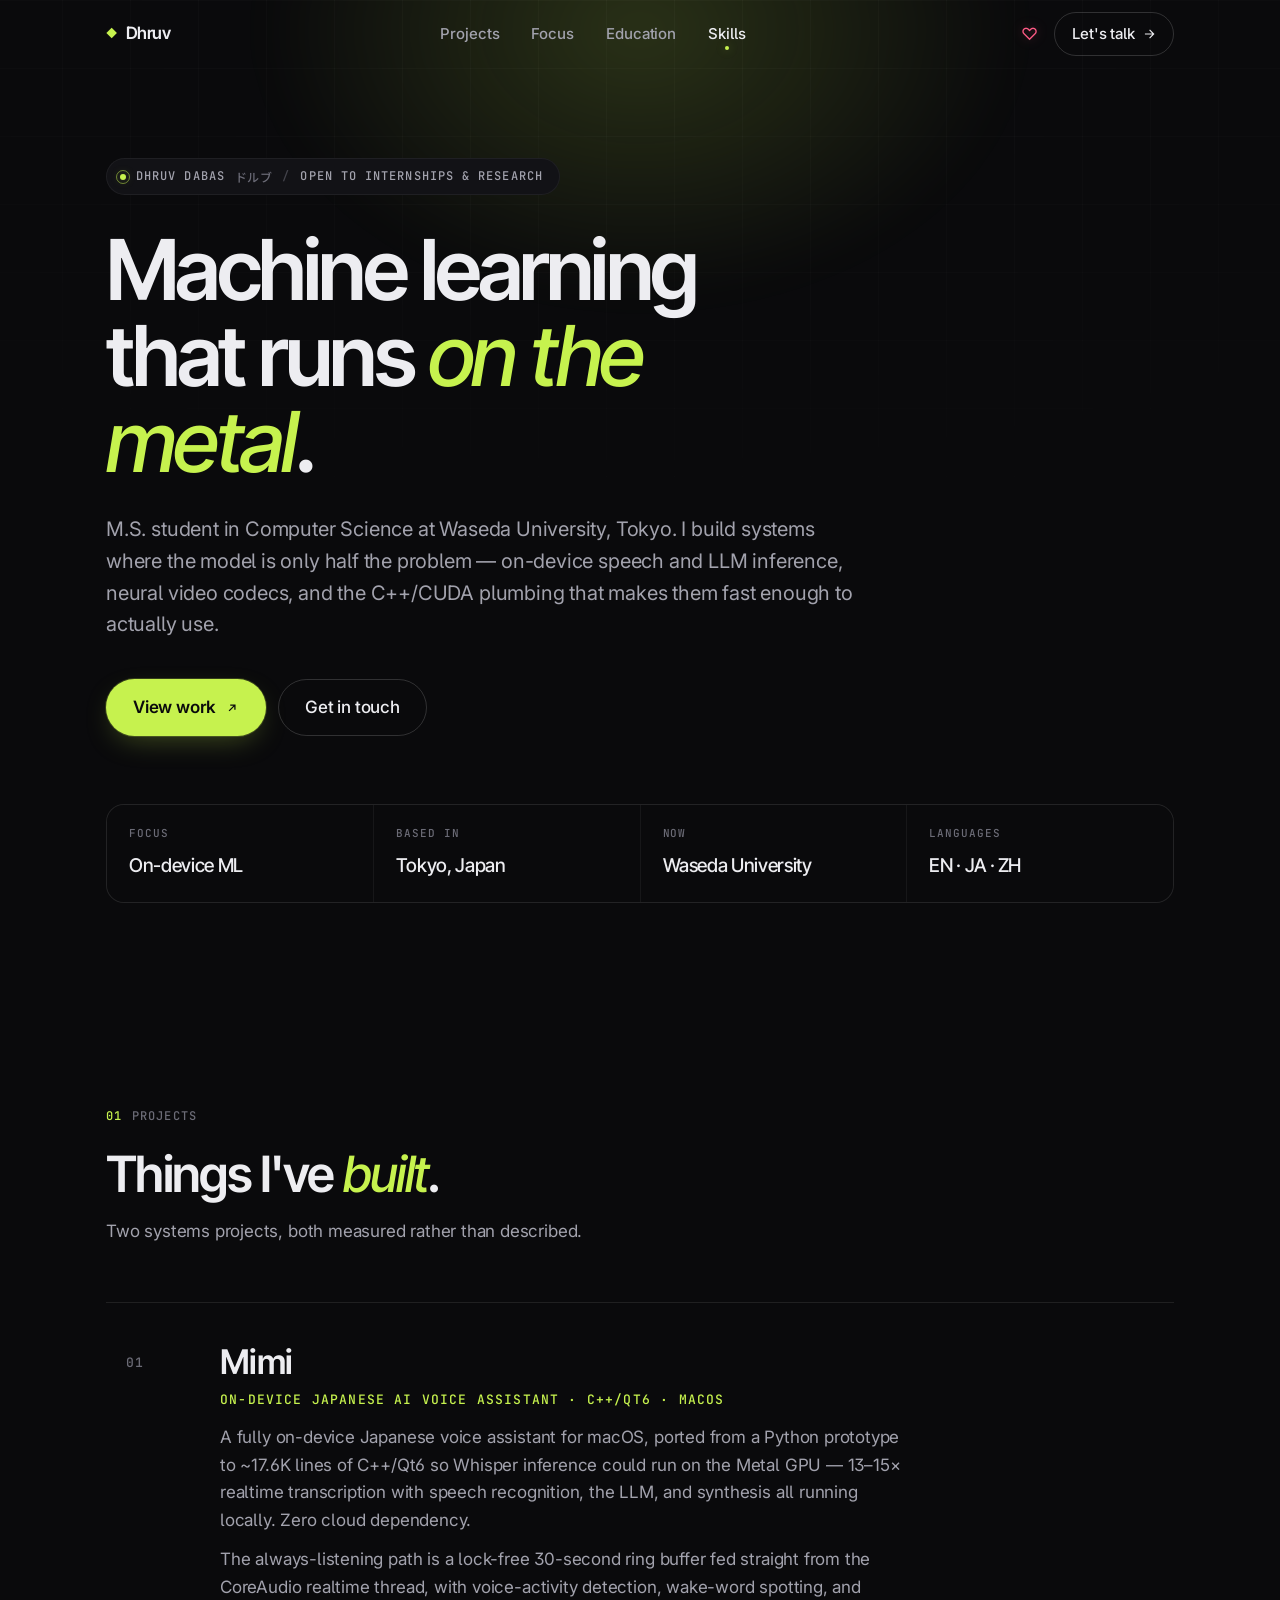
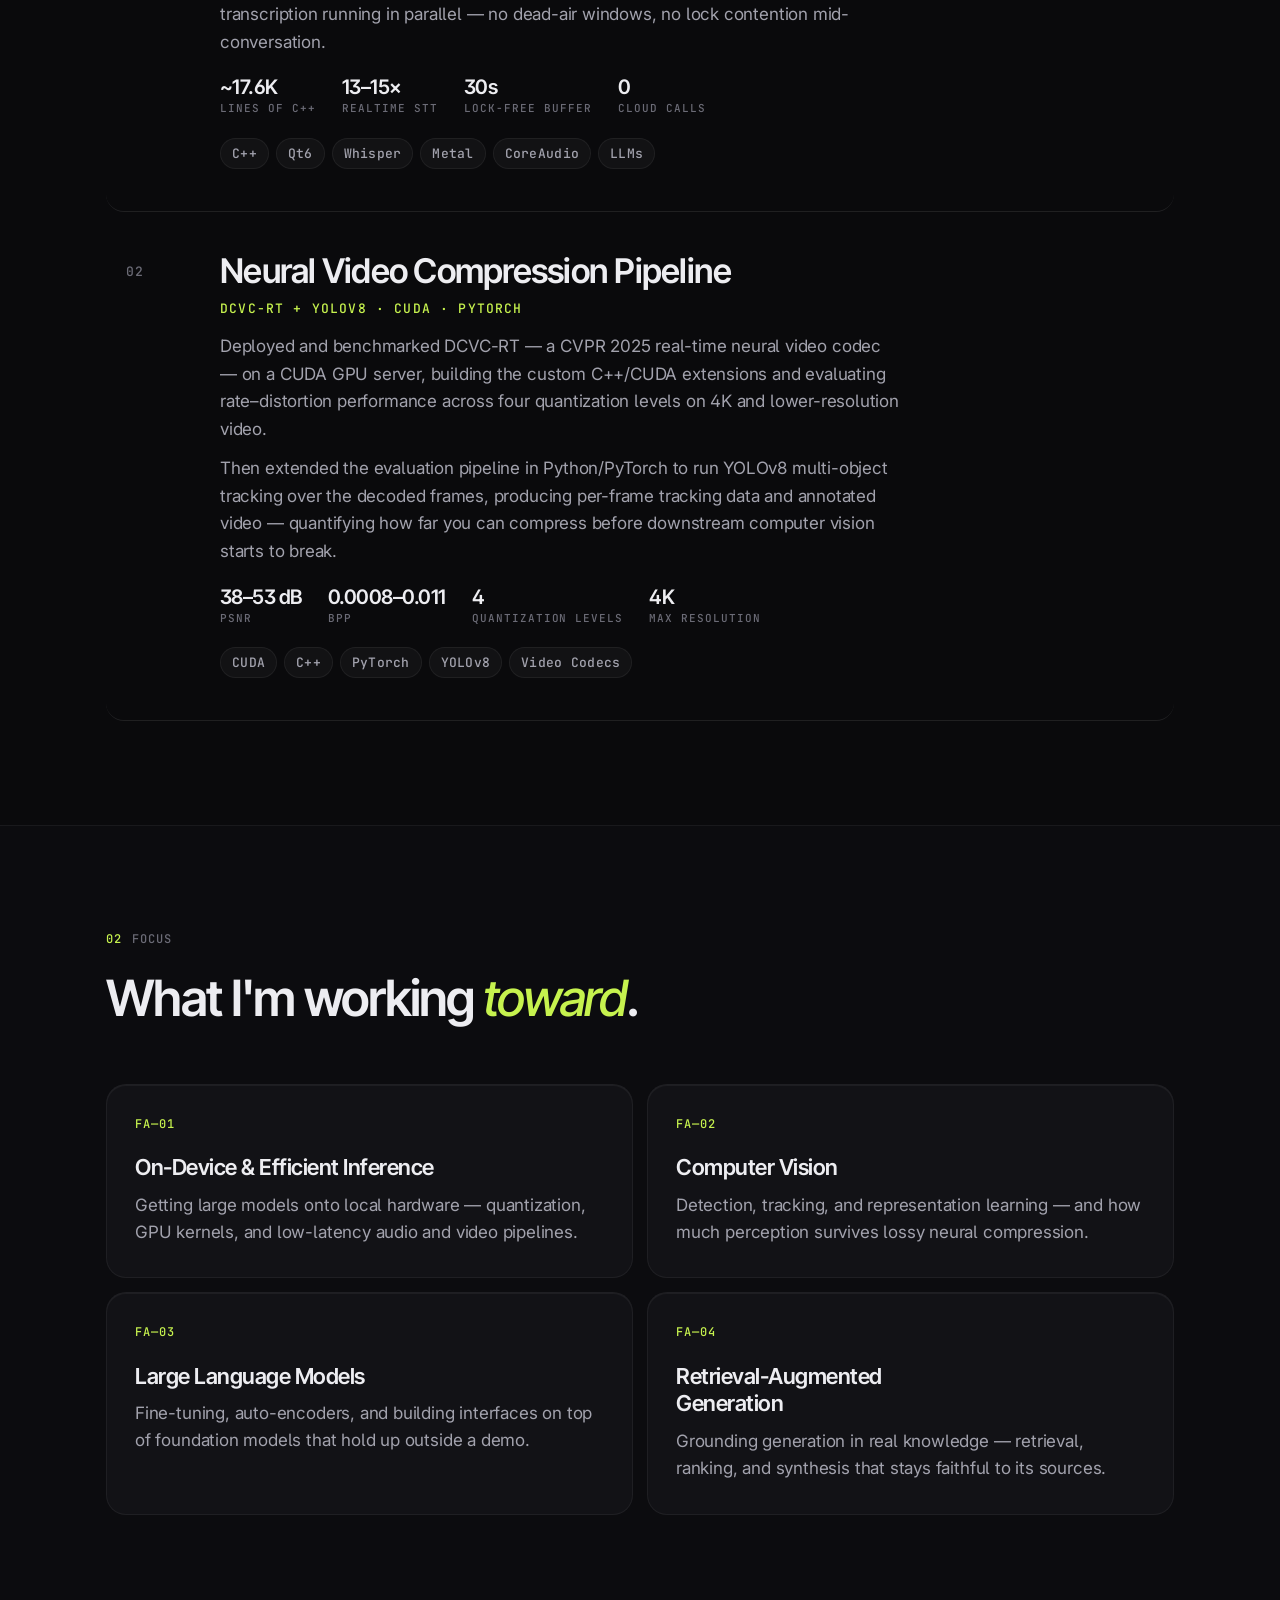
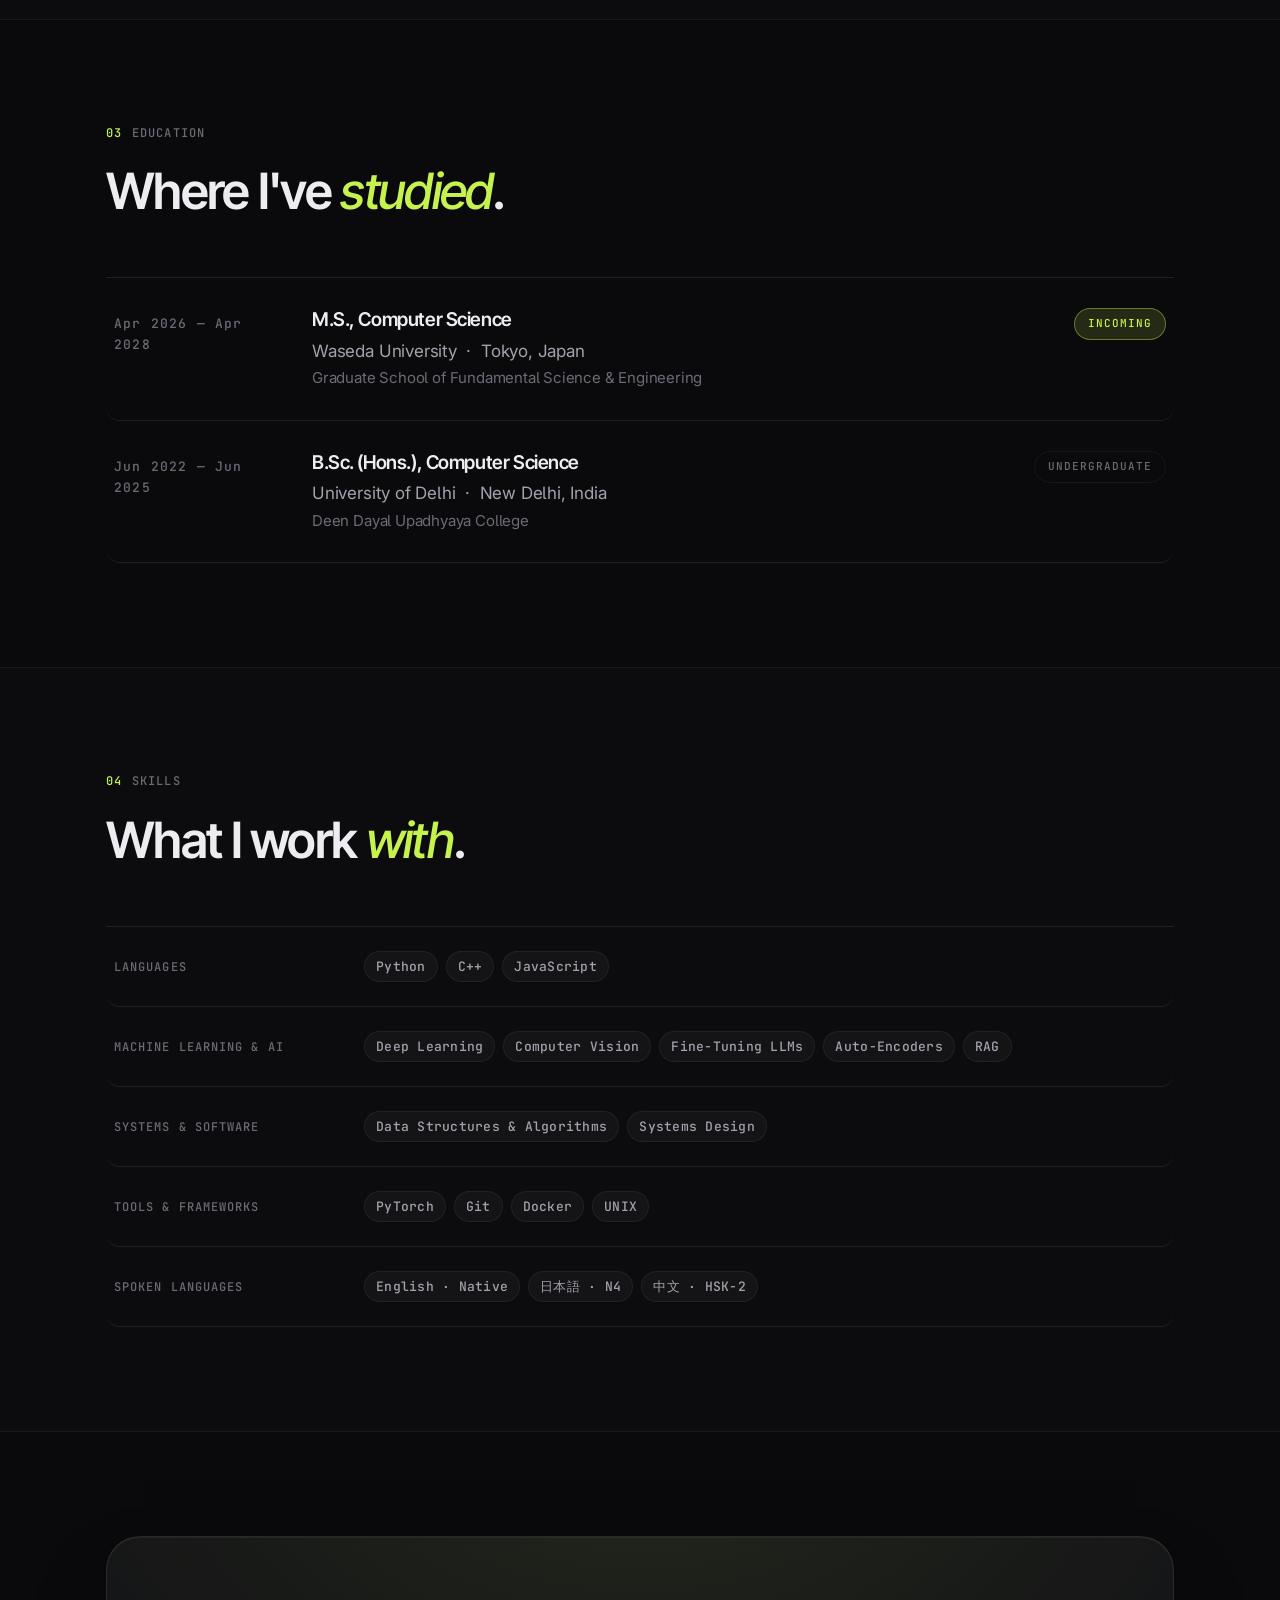
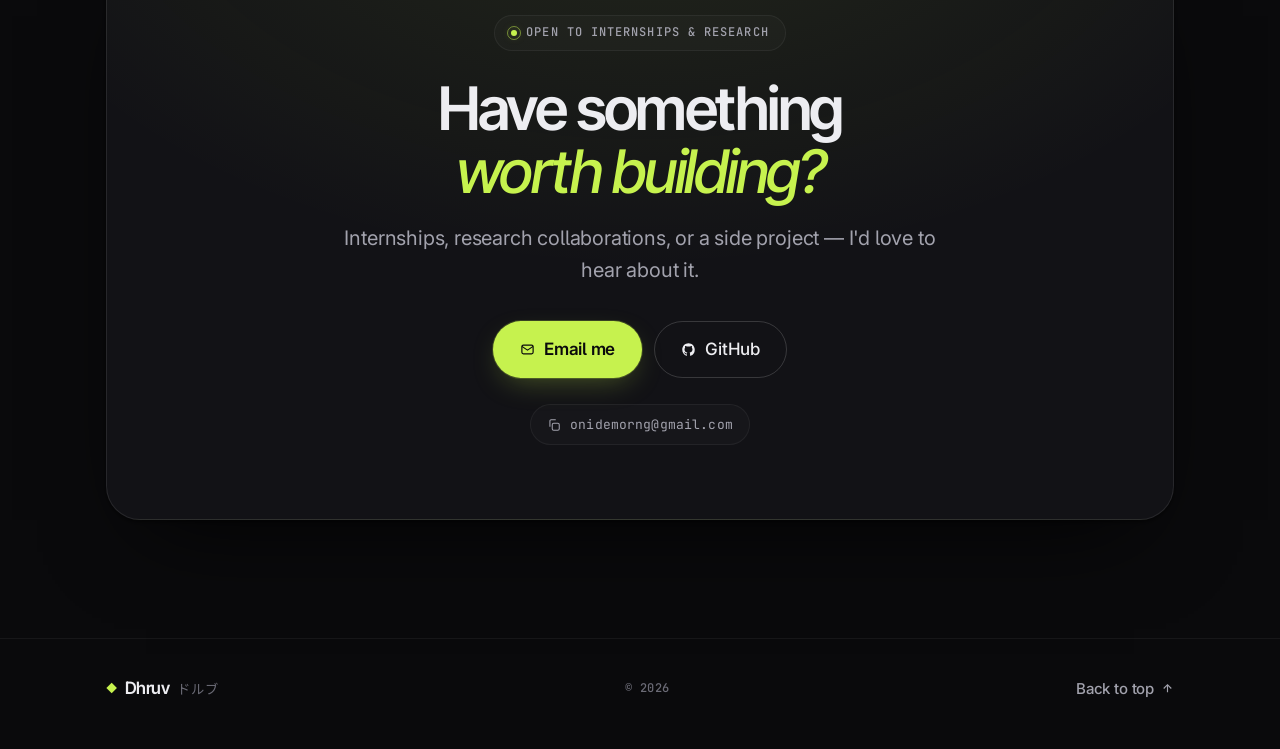
==== commit 09ac52b6: "ui" ====
--- a/index.html
+++ b/index.html
@@ -3,97 +3,113 @@
 <head>
   <meta charset="UTF-8" />
   <meta name="viewport" content="width=device-width, initial-scale=1.0" />
-  <meta name="description" content="Dhruv (ドルブ) — Master's student in Computer Science & Communications Engineering at Waseda University, Tokyo. Working in machine learning, deep learning, LLMs, RAG, and computer vision." />
-  <meta name="theme-color" content="#e9e5de" />
-  <title>Dhruv ドルブ — Computer Science & Machine Learning</title>
+  <meta name="description" content="Dhruv Dabas (ドルブ) — M.S. Computer Science student at Waseda University, Tokyo. On-device AI, neural video compression, deep learning, LLMs and computer vision." />
+  <meta name="theme-color" content="#0a0a0c" />
+  <title>Dhruv Dabas ドルブ — Machine Learning Engineer</title>
 
   <!-- inline favicon: rotated diamond -->
-  <link rel="icon" href="data:image/svg+xml,%3Csvg xmlns='http://www.w3.org/2000/svg' width='32' height='32' viewBox='0 0 32 32'%3E%3Crect x='9' y='9' width='14' height='14' transform='rotate(45 16 16)' fill='%231a1813'/%3E%3C/svg%3E" />
+  <link rel="icon" href="data:image/svg+xml,%3Csvg xmlns='http://www.w3.org/2000/svg' width='32' height='32' viewBox='0 0 32 32'%3E%3Crect x='9' y='9' width='14' height='14' transform='rotate(45 16 16)' fill='%23c6f24e'/%3E%3C/svg%3E" />
 
   <link rel="preconnect" href="https://fonts.googleapis.com">
   <link rel="preconnect" href="https://fonts.gstatic.com" crossorigin>
-  <link href="https://fonts.googleapis.com/css2?family=Bricolage+Grotesque:opsz,wght@12..96,400;12..96,500;12..96,600;12..96,700;12..96,800&family=Hanken+Grotesk:wght@400;500;600;700&family=Instrument+Serif:ital@0;1&family=JetBrains+Mono:wght@400;500&family=Noto+Sans+JP:wght@400;500;600&display=swap" rel="stylesheet">
+  <link href="https://fonts.googleapis.com/css2?family=Inter+Tight:ital,wght@0,400;0,500;0,600;0,700;1,500&family=Inter:wght@400;500;600&family=JetBrains+Mono:wght@400;500&family=Noto+Sans+JP:wght@400;500&display=swap" rel="stylesheet">
 
   <link rel="stylesheet" href="styles.css" />
   <script>document.documentElement.classList.remove('no-js'); document.documentElement.classList.add('js');</script>
 </head>
 <body>
 
-  <!-- paper grain texture -->
-  <div class="grain" aria-hidden="true"></div>
-
-  <!-- ============================ NAV (preserved floating pill) ============================ -->
+  <!-- fixed background: grid + accent bloom -->
+  <div class="bg-grid" aria-hidden="true"></div>
+  <div class="bg-glow" aria-hidden="true"></div>
+
+  <!-- ============================ NAV ============================ -->
   <nav class="nav" id="nav">
-    <a href="#home" class="nav-logo">
-      <span class="logo-mark">◆</span>
-      <span class="logo-text">Dhruv</span>
-    </a>
-    <ul class="nav-links">
-      <li><a href="#projects">Projects</a></li>
-      <li><a href="#research">Research</a></li>
-      <li><a href="#education">Education</a></li>
-      <li><a href="#skills">Skills</a></li>
-      <li><a href="proposal.html" target="_blank" rel="noopener" style="color:#ff2d6a;font-weight:700;" title="a little surprise 💌">♡</a></li>
-    </ul>
-    <a href="#contact" class="nav-cta">
-      <span>Let's talk</span>
-      <svg width="14" height="14" viewBox="0 0 24 24" fill="none" stroke="currentColor" stroke-width="2"><path d="M5 12h14M13 5l7 7-7 7"/></svg>
-    </a>
-    <button class="nav-burger" id="burger" aria-label="Open menu" aria-expanded="false" aria-controls="mobileMenu">
-      <span></span><span></span>
-    </button>
+    <div class="wrap nav-inner">
+      <a href="#home" class="nav-logo">
+        <span class="logo-mark">◆</span>
+        <span class="logo-text">Dhruv</span>
+      </a>
+      <ul class="nav-links">
+        <li><a href="#projects">Projects</a></li>
+        <li><a href="#research">Focus</a></li>
+        <li><a href="#education">Education</a></li>
+        <li><a href="#skills">Skills</a></li>
+      </ul>
+      <div class="nav-right">
+        <a href="proposal.html" target="_blank" rel="noopener" class="nav-heart" title="a little surprise 💌" aria-label="A little surprise">♡</a>
+        <a href="#contact" class="nav-cta">
+          <span>Let's talk</span>
+          <svg width="14" height="14" viewBox="0 0 24 24" fill="none" stroke="currentColor" stroke-width="2"><path d="M5 12h14M13 5l7 7-7 7"/></svg>
+        </a>
+        <button class="nav-burger" id="burger" aria-label="Open menu" aria-expanded="false" aria-controls="mobileMenu">
+          <span></span><span></span>
+        </button>
+      </div>
+    </div>
   </nav>
 
   <!-- mobile menu overlay -->
   <div class="mobile-menu" id="mobileMenu" aria-hidden="true">
     <ul>
       <li><a href="#projects">Projects</a></li>
-      <li><a href="#research">Research</a></li>
+      <li><a href="#research">Focus</a></li>
       <li><a href="#education">Education</a></li>
       <li><a href="#skills">Skills</a></li>
-      <li><a href="proposal.html" target="_blank" rel="noopener" style="color:#ff2d6a;font-weight:700;">♡ A little surprise 💌</a></li>
+      <li><a href="proposal.html" target="_blank" rel="noopener" class="mm-heart">♡ A little surprise 💌</a></li>
       <li><a href="#contact" class="mm-cta">Let's talk</a></li>
     </ul>
   </div>
 
   <!-- ============================ HERO ============================ -->
   <header class="hero" id="home">
-    <div class="hero-card">
-
-      <div class="hero-top" data-rise style="--d:.05s">
-        <div class="hero-contact">
-        </div>
-        <nav class="hero-social" aria-label="Social profiles">
-          <a href="https://github.com/demo-hates-rng" target="_blank" rel="noopener noreferrer">GitHub</a><span aria-hidden="true">/</span><a href="#" target="_blank" rel="noopener noreferrer">Read.cv</a>
-        </nav>
-      </div>
-
-      <div class="hero-center">
-        <div class="hero-id" data-rise style="--d:.13s">
-          <span class="avatar" aria-hidden="true">D</span>
-        </div>
-
-        <p class="hero-name" data-rise style="--d:.2s">Dhruv <span class="kana" lang="ja">ドルブ（デモ）</span></p>
-
-        <h1 class="hero-h" data-rise style="--d:.27s">
-          Building software,<br/>
-          interfaces &amp; <em>experiences.</em>
-        </h1>
-
-        <p class="hero-sub" data-rise style="--d:.36s">
-          Master's student in Computer Science &amp; Communications Engineering at
-          Waseda University, Tokyo. I build with machine learning, deep learning,
-          and large language models.
-        </p>
-
-        <div class="hero-actions" data-rise style="--d:.44s">
-          <a class="btn btn-dark" href="#projects">
-            View work
-            <svg width="14" height="14" viewBox="0 0 24 24" fill="none" stroke="currentColor" stroke-width="2.2"><path d="M7 17 17 7M9 7h8v8"/></svg>
-          </a>
-          <a class="btn btn-ghost" href="#contact">Get in touch</a>
-        </div>
-      </div>
+    <div class="wrap hero-inner">
+      <p class="hero-eyebrow" data-rise style="--d:.05s">
+        <span class="dot" aria-hidden="true"></span>
+        Dhruv Dabas <span class="kana" lang="ja">ドルブ</span>
+        <span class="sep" aria-hidden="true">/</span>
+        Open to internships &amp; research
+      </p>
+
+      <h1 class="hero-h" data-rise style="--d:.13s">
+        Machine learning<br class="br-lg" />
+        that runs <em>on the<br class="br-lg" />
+        metal</em>.
+      </h1>
+
+      <p class="hero-sub" data-rise style="--d:.22s">
+        M.S. student in Computer Science at Waseda University, Tokyo. I build
+        systems where the model is only half the problem — on-device speech and
+        LLM inference, neural video codecs, and the C++/CUDA plumbing that makes
+        them fast enough to actually use.
+      </p>
+
+      <div class="hero-actions" data-rise style="--d:.3s">
+        <a class="btn btn-accent" href="#projects">
+          View work
+          <svg width="14" height="14" viewBox="0 0 24 24" fill="none" stroke="currentColor" stroke-width="2.2"><path d="M7 17 17 7M9 7h8v8"/></svg>
+        </a>
+        <a class="btn btn-ghost" href="#contact">Get in touch</a>
+      </div>
+
+      <dl class="hero-stats" data-rise style="--d:.38s">
+        <div class="stat">
+          <dt>Focus</dt>
+          <dd>On-device ML</dd>
+        </div>
+        <div class="stat">
+          <dt>Based in</dt>
+          <dd>Tokyo, Japan</dd>
+        </div>
+        <div class="stat">
+          <dt>Now</dt>
+          <dd>Waseda University</dd>
+        </div>
+        <div class="stat">
+          <dt>Languages</dt>
+          <dd>EN · JA · ZH</dd>
+        </div>
+      </dl>
     </div>
   </header>
 
@@ -101,91 +117,118 @@
   <section class="section" id="projects">
     <div class="wrap">
       <div class="section-head">
-        <p class="eyebrow reveal"><span class="ix">01</span> — Projects</p>
-        <h2 class="section-h reveal">Selected work.</h2>
-      </div>
-
-      <div class="features">
-
-        <a href="#" class="feature reveal">
-          <div class="feature-text">
-            <p class="feature-eyebrow">Aurora Notes &nbsp;·&nbsp; 2025</p>
-            <h3 class="feature-h">A quiet notebook for thinking out loud.</h3>
-            <p class="feature-desc">A markdown-first writing tool with calm typography, native shortcuts, and offline-first storage designed to be easy on the eyes.</p>
-            <div class="feature-meta">
-              <span class="tag">React</span><span class="tag">TypeScript</span><span class="tag">IndexedDB</span>
-            </div>
-            <div class="feature-links">
-              <span class="ink-link">Live <svg width="12" height="12" viewBox="0 0 24 24" fill="none" stroke="currentColor" stroke-width="2.2"><path d="M7 17 17 7M9 7h8v8"/></svg></span>
-              <span class="ink-link">Source <svg width="12" height="12" viewBox="0 0 24 24" fill="none" stroke="currentColor" stroke-width="2.2"><path d="M7 17 17 7M9 7h8v8"/></svg></span>
+        <p class="eyebrow reveal"><span class="ix">01</span> Projects</p>
+        <h2 class="section-h reveal">Things I've <em>built</em>.</h2>
+        <p class="section-sub reveal">Two systems projects, both measured rather than described.</p>
+      </div>
+
+      <div class="projects">
+
+        <article class="project reveal">
+          <span class="project-idx" aria-hidden="true">01</span>
+          <div class="project-main">
+            <div class="project-topline">
+              <h3 class="project-h">Mimi</h3>
+              <p class="project-stack">On-device Japanese AI voice assistant · C++/Qt6 · macOS</p>
+            </div>
+
+            <p class="project-desc">
+              A fully on-device Japanese voice assistant for macOS, ported from a Python
+              prototype to ~17.6K lines of C++/Qt6 so Whisper inference could run on the
+              Metal GPU — 13–15× realtime transcription with speech recognition, the LLM,
+              and synthesis all running locally. Zero cloud dependency.
+            </p>
+            <p class="project-desc">
+              The always-listening path is a lock-free 30-second ring buffer fed straight
+              from the CoreAudio realtime thread, with voice-activity detection, wake-word
+              spotting, and transcription running in parallel — no dead-air windows, no lock
+              contention mid-conversation.
+            </p>
+
+            <div class="metrics">
+              <div class="metric"><span class="metric-v">~17.6K</span><span class="metric-k">Lines of C++</span></div>
+              <div class="metric"><span class="metric-v">13–15×</span><span class="metric-k">Realtime STT</span></div>
+              <div class="metric"><span class="metric-v">30s</span><span class="metric-k">Lock-free buffer</span></div>
+              <div class="metric"><span class="metric-v">0</span><span class="metric-k">Cloud calls</span></div>
+            </div>
+
+            <div class="project-tags">
+              <span class="tag">C++</span><span class="tag">Qt6</span><span class="tag">Whisper</span>
+              <span class="tag">Metal</span><span class="tag">CoreAudio</span><span class="tag">LLMs</span>
             </div>
           </div>
-          <span class="feature-num" aria-hidden="true">01</span>
-        </a>
-
-        <a href="#" class="feature reveal">
-          <div class="feature-text">
-            <p class="feature-eyebrow">Pulse &nbsp;·&nbsp; 2025</p>
-            <h3 class="feature-h">Real-time analytics that feel calm, not chaotic.</h3>
-            <p class="feature-desc">A streaming dashboard that surfaces signal in a sea of live data — clear hierarchy, smooth transitions, no overwhelm.</p>
-            <div class="feature-meta">
-              <span class="tag">Next.js</span><span class="tag">WebSockets</span><span class="tag">D3</span>
-            </div>
-            <div class="feature-links">
-              <span class="ink-link">Live <svg width="12" height="12" viewBox="0 0 24 24" fill="none" stroke="currentColor" stroke-width="2.2"><path d="M7 17 17 7M9 7h8v8"/></svg></span>
-              <span class="ink-link">Case study <svg width="12" height="12" viewBox="0 0 24 24" fill="none" stroke="currentColor" stroke-width="2.2"><path d="M7 17 17 7M9 7h8v8"/></svg></span>
+        </article>
+
+        <article class="project reveal">
+          <span class="project-idx" aria-hidden="true">02</span>
+          <div class="project-main">
+            <div class="project-topline">
+              <h3 class="project-h">Neural Video Compression Pipeline</h3>
+              <p class="project-stack">DCVC-RT + YOLOv8 · CUDA · PyTorch</p>
+            </div>
+
+            <p class="project-desc">
+              Deployed and benchmarked DCVC-RT — a CVPR 2025 real-time neural video codec —
+              on a CUDA GPU server, building the custom C++/CUDA extensions and evaluating
+              rate–distortion performance across four quantization levels on 4K and
+              lower-resolution video.
+            </p>
+            <p class="project-desc">
+              Then extended the evaluation pipeline in Python/PyTorch to run YOLOv8
+              multi-object tracking over the decoded frames, producing per-frame tracking
+              data and annotated video — quantifying how far you can compress before
+              downstream computer vision starts to break.
+            </p>
+
+            <div class="metrics">
+              <div class="metric"><span class="metric-v">38–53 dB</span><span class="metric-k">PSNR</span></div>
+              <div class="metric"><span class="metric-v">0.0008–0.011</span><span class="metric-k">bpp</span></div>
+              <div class="metric"><span class="metric-v">4</span><span class="metric-k">Quantization levels</span></div>
+              <div class="metric"><span class="metric-v">4K</span><span class="metric-k">Max resolution</span></div>
+            </div>
+
+            <div class="project-tags">
+              <span class="tag">CUDA</span><span class="tag">C++</span><span class="tag">PyTorch</span>
+              <span class="tag">YOLOv8</span><span class="tag">Video Codecs</span>
             </div>
           </div>
-          <span class="feature-num" aria-hidden="true">02</span>
-        </a>
-
-        <a href="#" class="feature feature-dark reveal">
-          <div class="feature-text">
-            <p class="feature-eyebrow">Loop Studio &nbsp;·&nbsp; 2024</p>
-            <h3 class="feature-h">A browser-based loop sequencer, built from scratch.</h3>
-            <p class="feature-desc">A small surface area with a large possibility space. Web Audio, Canvas, and a lot of patience for the timing.</p>
-            <div class="feature-meta">
-              <span class="tag">Web Audio</span><span class="tag">Canvas</span><span class="tag">TypeScript</span>
-            </div>
-            <div class="feature-links">
-              <span class="ink-link">Try it <svg width="12" height="12" viewBox="0 0 24 24" fill="none" stroke="currentColor" stroke-width="2.2"><path d="M7 17 17 7M9 7h8v8"/></svg></span>
-              <span class="ink-link">Source <svg width="12" height="12" viewBox="0 0 24 24" fill="none" stroke="currentColor" stroke-width="2.2"><path d="M7 17 17 7M9 7h8v8"/></svg></span>
-            </div>
-          </div>
-          <span class="feature-num" aria-hidden="true">03</span>
-        </a>
-
-      </div>
-    </div>
-  </section>
-
-  <!-- ============================ RESEARCH ============================ -->
+        </article>
+
+      </div>
+    </div>
+  </section>
+
+  <!-- ============================ FOCUS ============================ -->
   <section class="section alt" id="research">
     <div class="wrap">
       <div class="section-head">
-        <p class="eyebrow reveal"><span class="ix">02</span> — Research</p>
-        <h2 class="section-h reveal">Research interests.</h2>
+        <p class="eyebrow reveal"><span class="ix">02</span> Focus</p>
+        <h2 class="section-h reveal">What I'm working <em>toward</em>.</h2>
       </div>
 
       <div class="r-grid">
         <article class="r-card reveal">
-          <span class="r-tag">RG—01</span>
-          <h3>Machine Learning &amp; Deep Learning</h3>
+          <span class="r-tag">FA—01</span>
+          <h3>On-Device &amp; Efficient Inference</h3>
+          <p>Getting large models onto local hardware — quantization, GPU kernels, and low-latency audio and video pipelines.</p>
           <span class="r-arrow" aria-hidden="true"><svg width="16" height="16" viewBox="0 0 24 24" fill="none" stroke="currentColor" stroke-width="2"><path d="M7 17 17 7M9 7h8v8"/></svg></span>
         </article>
         <article class="r-card reveal">
-          <span class="r-tag">RG—02</span>
+          <span class="r-tag">FA—02</span>
           <h3>Computer Vision</h3>
+          <p>Detection, tracking, and representation learning — and how much perception survives lossy neural compression.</p>
           <span class="r-arrow" aria-hidden="true"><svg width="16" height="16" viewBox="0 0 24 24" fill="none" stroke="currentColor" stroke-width="2"><path d="M7 17 17 7M9 7h8v8"/></svg></span>
         </article>
         <article class="r-card reveal">
-          <span class="r-tag">RG—03</span>
+          <span class="r-tag">FA—03</span>
           <h3>Large Language Models</h3>
+          <p>Fine-tuning, auto-encoders, and building interfaces on top of foundation models that hold up outside a demo.</p>
           <span class="r-arrow" aria-hidden="true"><svg width="16" height="16" viewBox="0 0 24 24" fill="none" stroke="currentColor" stroke-width="2"><path d="M7 17 17 7M9 7h8v8"/></svg></span>
         </article>
         <article class="r-card reveal">
-          <span class="r-tag">RG—04</span>
+          <span class="r-tag">FA—04</span>
           <h3>Retrieval-Augmented Generation</h3>
+          <p>Grounding generation in real knowledge — retrieval, ranking, and synthesis that stays faithful to its sources.</p>
           <span class="r-arrow" aria-hidden="true"><svg width="16" height="16" viewBox="0 0 24 24" fill="none" stroke="currentColor" stroke-width="2"><path d="M7 17 17 7M9 7h8v8"/></svg></span>
         </article>
       </div>
@@ -196,26 +239,26 @@
   <section class="section" id="education">
     <div class="wrap">
       <div class="section-head">
-        <p class="eyebrow reveal"><span class="ix">03</span> — Education</p>
-        <h2 class="section-h reveal">Where I've studied.</h2>
+        <p class="eyebrow reveal"><span class="ix">03</span> Education</p>
+        <h2 class="section-h reveal">Where I've <em>studied</em>.</h2>
       </div>
 
       <div class="edu">
         <div class="edu-row reveal">
-          <span class="edu-y">2026 — 2028</span>
+          <span class="edu-y">Apr 2026 — Apr 2028</span>
           <div class="edu-c">
-            <h3>Master's, Computer Science &amp; Communications Engineering</h3>
+            <h3>M.S., Computer Science</h3>
             <p>Waseda University &nbsp;·&nbsp; Tokyo, Japan</p>
             <p class="edu-focus">Graduate School of Fundamental Science &amp; Engineering</p>
           </div>
-          <span class="edu-tag is-now">Current</span>
+          <span class="edu-tag is-now">Incoming</span>
         </div>
         <div class="edu-row reveal">
-          <span class="edu-y">2022 — 2025</span>
+          <span class="edu-y">Jun 2022 — Jun 2025</span>
           <div class="edu-c">
             <h3>B.Sc. (Hons.), Computer Science</h3>
-            <p>Deen Dayal Upadhyaya College (DDUC)</p>
-            <p class="edu-focus">University of Delhi &nbsp;·&nbsp; New Delhi, India</p>
+            <p>University of Delhi &nbsp;·&nbsp; New Delhi, India</p>
+            <p class="edu-focus">Deen Dayal Upadhyaya College</p>
           </div>
           <span class="edu-tag">Undergraduate</span>
         </div>
@@ -226,51 +269,43 @@
   <!-- ============================ SKILLS ============================ -->
   <section class="section alt" id="skills">
     <div class="wrap">
-      <div class="section-head center">
-        <span class="pill-label reveal">Skills</span>
-        <h2 class="section-h reveal">What I work with.</h2>
-      </div>
-
-      <div class="skills-grid">
-        <article class="skill reveal">
-          <span class="skill-ic" aria-hidden="true">
-            <svg width="22" height="22" viewBox="0 0 24 24" fill="none" stroke="currentColor" stroke-width="1.6"><circle cx="5" cy="6" r="2"/><circle cx="5" cy="18" r="2"/><circle cx="19" cy="12" r="2"/><path d="M7 6.6 17 11M7 17.4 17 13"/></svg>
-          </span>
-          <h3>Machine Learning</h3>
-          <ul class="skill-tags">
-            <li>Machine Learning</li><li>Deep Learning</li><li>Computer Vision</li>
-          </ul>
-        </article>
-
-        <article class="skill reveal">
-          <span class="skill-ic" aria-hidden="true">
-            <svg width="22" height="22" viewBox="0 0 24 24" fill="none" stroke="currentColor" stroke-width="1.6"><path d="M21 11.5a8 8 0 0 1-11.4 7.2L4 20l1.3-4.5A8 8 0 1 1 21 11.5Z"/><path d="M12 8.5v4M10 10.5h4"/></svg>
-          </span>
-          <h3>LLMs &amp; RAG</h3>
-          <ul class="skill-tags">
-            <li>LLMs</li><li>RAG</li><li>Generative AI</li>
-          </ul>
-        </article>
-
-        <article class="skill reveal">
-          <span class="skill-ic" aria-hidden="true">
-            <svg width="22" height="22" viewBox="0 0 24 24" fill="none" stroke="currentColor" stroke-width="1.6"><path d="m8 8-4 4 4 4M16 8l4 4-4 4M13.5 6l-3 12"/></svg>
-          </span>
-          <h3>Programming</h3>
-          <ul class="skill-tags">
-            <li>Python</li><li>C++</li>
-          </ul>
-        </article>
-
-        <article class="skill reveal">
-          <span class="skill-ic" aria-hidden="true">
-            <svg width="22" height="22" viewBox="0 0 24 24" fill="none" stroke="currentColor" stroke-width="1.6"><circle cx="12" cy="12" r="9"/><path d="M3 12h18M12 3c2.6 2.7 2.6 15.3 0 18M12 3c-2.6 2.7-2.6 15.3 0 18"/></svg>
-          </span>
-          <h3>Languages</h3>
-          <ul class="skill-tags">
-            <li>English · Proficient</li><li>Japanese · N3</li><li>Chinese · HSK3</li>
-          </ul>
-        </article>
+      <div class="section-head">
+        <p class="eyebrow reveal"><span class="ix">04</span> Skills</p>
+        <h2 class="section-h reveal">What I work <em>with</em>.</h2>
+      </div>
+
+      <div class="skills">
+        <div class="sk-row reveal">
+          <p class="sk-cat">Languages</p>
+          <ul class="sk-tags">
+            <li>Python</li><li>C++</li><li>JavaScript</li>
+          </ul>
+        </div>
+        <div class="sk-row reveal">
+          <p class="sk-cat">Machine Learning &amp; AI</p>
+          <ul class="sk-tags">
+            <li>Deep Learning</li><li>Computer Vision</li><li>Fine-Tuning LLMs</li>
+            <li>Auto-Encoders</li><li>RAG</li>
+          </ul>
+        </div>
+        <div class="sk-row reveal">
+          <p class="sk-cat">Systems &amp; Software</p>
+          <ul class="sk-tags">
+            <li>Data Structures &amp; Algorithms</li><li>Systems Design</li>
+          </ul>
+        </div>
+        <div class="sk-row reveal">
+          <p class="sk-cat">Tools &amp; Frameworks</p>
+          <ul class="sk-tags">
+            <li>PyTorch</li><li>Git</li><li>Docker</li><li>UNIX</li>
+          </ul>
+        </div>
+        <div class="sk-row reveal">
+          <p class="sk-cat">Spoken Languages</p>
+          <ul class="sk-tags">
+            <li>English · Native</li><li>日本語 · N4</li><li>中文 · HSK-2</li>
+          </ul>
+        </div>
       </div>
     </div>
   </section>
@@ -283,16 +318,21 @@
         <h2 class="contact-h">Have something<br/><em>worth building?</em></h2>
         <p class="contact-sub">Internships, research collaborations, or a side project — I'd love to hear about it.</p>
         <div class="contact-actions">
-          <a class="btn btn-dark" href="mailto:hello@dhruv.dev">
+          <a class="btn btn-accent" href="mailto:onidemorng@gmail.com">
             <svg width="15" height="15" viewBox="0 0 24 24" fill="none" stroke="currentColor" stroke-width="1.9"><rect x="3" y="5" width="18" height="14" rx="2.5"/><path d="m3 7 9 6 9-6"/></svg>
             Email me
           </a>
-          <a class="btn btn-dark" href="https://github.com/demo-hates-rng" target="_blank" rel="noopener noreferrer">
+          <a class="btn btn-ghost" href="https://github.com/demohatesrng1" target="_blank" rel="noopener noreferrer">
             <svg width="15" height="15" viewBox="0 0 24 24" fill="currentColor"><path d="M12 2C6.48 2 2 6.58 2 12.25c0 4.53 2.87 8.37 6.84 9.73.5.1.68-.22.68-.49 0-.24-.01-.87-.01-1.71-2.78.62-3.37-1.37-3.37-1.37-.45-1.18-1.11-1.49-1.11-1.49-.91-.64.07-.62.07-.62 1 .07 1.53 1.05 1.53 1.05.89 1.57 2.34 1.12 2.91.85.09-.66.35-1.12.63-1.38-2.22-.26-4.56-1.14-4.56-5.06 0-1.12.39-2.03 1.03-2.75-.1-.26-.45-1.3.1-2.71 0 0 .84-.27 2.75 1.05a9.4 9.4 0 0 1 5 0c1.91-1.32 2.75-1.05 2.75-1.05.55 1.41.2 2.45.1 2.71.64.72 1.03 1.63 1.03 2.75 0 3.93-2.34 4.79-4.57 5.05.36.32.68.94.68 1.91 0 1.38-.01 2.49-.01 2.83 0 .27.18.6.69.49A10.26 10.26 0 0 0 22 12.25C22 6.58 17.52 2 12 2z"/></svg>
             GitHub
           </a>
         </div>
-      
+        <div>
+          <button class="chip" id="copyEmail" data-email="onidemorng@gmail.com" type="button">
+            <svg width="14" height="14" viewBox="0 0 24 24" fill="none" stroke="currentColor" stroke-width="1.8"><rect x="9" y="9" width="12" height="12" rx="2.5"/><path d="M5 15V5a2 2 0 0 1 2-2h8"/></svg>
+            <span class="chip-label">onidemorng@gmail.com</span>
+          </button>
+        </div>
       </div>
     </div>
   </section>
@@ -300,6 +340,10 @@
   <!-- ============================ FOOTER ============================ -->
   <footer class="footer">
     <div class="wrap footer-inner">
+      <a href="#home" class="footer-logo">
+        <span class="logo-mark">◆</span> Dhruv  <span class="kana" lang="ja">ドルブ</span>
+      </a>
+      <p class="muted">© <span id="year">2026</span> </p>
       <a href="#home" class="footer-top">Back to top
         <svg width="13" height="13" viewBox="0 0 24 24" fill="none" stroke="currentColor" stroke-width="2.1"><path d="M12 19V5M5 12l7-7 7 7"/></svg>
       </a>
--- a/styles.css
+++ b/styles.css
@@ -1,55 +1,90 @@
 /* =========================================================
    Dhruv — Portfolio
-   Refined editorial minimalism · warm stone neutrals
-   Bricolage Grotesque + Hanken Grotesk + Instrument Serif + JetBrains Mono
+   Type system: Inter Tight (display) + Inter (text) + JetBrains Mono (labels)
+   Palette: near-black canvas · warm off-white ink · one vermillion accent
    ========================================================= */
 
 *, *::before, *::after { box-sizing: border-box; margin: 0; padding: 0; }
 
 :root {
-  /* warm stone neutrals */
-  --bg:        #e9e5de;   /* page — warm stone */
-  --bg-deep:   #e3ded5;   /* alt section */
-  --card:      #f7f4ee;   /* bone card */
-  --card-hi:   #fbf9f4;   /* lighter card */
-  --ink:       #1a1813;   /* warm near-black */
-  --ink-2:     #1a1813;   /* secondary text — unified to black */
-  --muted:     #1a1813;   /* labels / tertiary — unified to black */
-  --line:      rgba(26, 24, 19, 0.12);
-  --line-soft: rgba(26, 24, 19, 0.07);
-  --clay:      #1a1813;   /* accents unified to black (only "Current" stays red) */
-
-  --shadow:
-    0 1px 2px rgba(26,24,19,0.05),
-    0 10px 26px -14px rgba(26,24,19,0.14),
-    0 30px 70px -40px rgba(26,24,19,0.18);
-  --shadow-sm:
-    0 1px 2px rgba(26,24,19,0.04),
-    0 8px 22px -16px rgba(26,24,19,0.16);
-  --hi: inset 0 1px 0 rgba(255,255,255,0.7);
-
-  --display: 'Bricolage Grotesque', 'Hanken Grotesk', sans-serif;
-  --sans:    'Hanken Grotesk', -apple-system, BlinkMacSystemFont, sans-serif;
-  --serif:   'Instrument Serif', Georgia, serif;
-  --mono:    'JetBrains Mono', ui-monospace, monospace;
+  /* ---------- canvas ---------- */
+  --bg:        #0a0a0c;
+  --bg-alt:    #0c0c0f;
+  --surface:   #121216;
+  --surface-2: #16161c;
+
+  /* ---------- ink ---------- */
+  --ink:       #ededf1;   /* primary   */
+  --ink-2:     #a2a2ad;   /* secondary */
+  --ink-3:     #6b6b76;   /* labels    */
+
+  --line:      rgba(255,255,255,0.09);
+  --line-soft: rgba(255,255,255,0.055);
+  --line-hi:   rgba(255,255,255,0.16);
+
+  /* ---------- electric accent ---------- */
+  --accent:      #c6f24e;
+  --accent-ink:  #0a0a0c;
+  --accent-dim:  rgba(198,242,78,0.14);
+  --accent-line: rgba(198,242,78,0.40);
+  --accent-glow: rgba(198,242,78,0.35);
+  --heart:       #ff5b86;
+
+  --shadow-lg:
+    0 2px 4px rgba(0,0,0,0.5),
+    0 40px 90px -40px rgba(0,0,0,0.9);
+  --hi: inset 0 1px 0 rgba(255,255,255,0.05);
+
+  /* =======================================================
+     TYPE SYSTEM
+     Two roles only: DISPLAY (headings) · TEXT (everything read)
+     plus MONO for micro-labels. Nothing else, anywhere.
+     ======================================================= */
+  --display: 'Inter Tight', -apple-system, BlinkMacSystemFont, 'Segoe UI', sans-serif;
+  --sans:    'Inter', -apple-system, BlinkMacSystemFont, 'Segoe UI', sans-serif;
+  --mono:    'JetBrains Mono', ui-monospace, SFMono-Regular, Menlo, monospace;
   --jp:      'Noto Sans JP', 'Hiragino Kaku Gothic ProN', 'Hiragino Sans', 'Yu Gothic', sans-serif;
 
-  --max:    1080px;
+  /* modular scale (1.25) */
+  --t-micro: 0.75rem;      /* 12 — mono labels           */
+  --t-fine:  0.8125rem;    /* 13 — tags, meta            */
+  --t-sm:    0.9375rem;    /* 15 — nav, small text       */
+  --t-body:  1.0625rem;    /* 17 — body copy             */
+  --t-lead:  clamp(1.0625rem, 0.98rem + 0.42vw, 1.25rem);
+  --t-h4:    1.1875rem;    /* 19 — row headings          */
+  --t-h3:    1.375rem;     /* 22 — card headings         */
+  --t-h2:    clamp(1.875rem, 1.2rem + 2.6vw, 3.125rem);
+  --t-h1:    clamp(2.625rem, 1.1rem + 6.4vw, 5.25rem);
+  --t-proj:  clamp(1.5rem, 1.15rem + 1.5vw, 2.125rem);   /* project titles: below h2 */
+  --t-close: clamp(2.25rem, 1.35rem + 3.4vw, 3.75rem);   /* closing statement: above h2 */
+
+  /* tracking: the larger the type, the tighter it sets */
+  --tr-h1: -0.042em;
+  --tr-h2: -0.034em;
+  --tr-h3: -0.022em;
+  --tr-body: -0.011em;
+  --tr-label: 0.09em;
+
+  --lh-tight: 1.02;
+  --lh-snug:  1.2;
+  --lh-body:  1.62;
+
+  --max:    1120px;
   --pad-x:  26px;
-  --radius: 40px;
   --ease:   cubic-bezier(.22, 1, .36, 1);
 }
 
-html { scroll-behavior: smooth; }
+html { scroll-behavior: smooth; overflow-x: hidden; -webkit-text-size-adjust: 100%; }
 
 body {
   font-family: var(--sans);
+  font-size: var(--t-body);
   font-weight: 400;
+  line-height: var(--lh-body);
+  letter-spacing: var(--tr-body);
+  font-feature-settings: 'cv05' 1, 'ss01' 1;
   background: var(--bg);
   color: var(--ink);
-  font-size: 18.5px;
-  line-height: 1.55;
-  letter-spacing: -0.011em;
   -webkit-font-smoothing: antialiased;
   -moz-osx-font-smoothing: grayscale;
   text-rendering: optimizeLegibility;
@@ -59,103 +94,132 @@
 a { color: inherit; text-decoration: none; }
 ul, ol { list-style: none; }
 button { font: inherit; background: none; border: none; color: inherit; cursor: pointer; }
-::selection { background: var(--ink); color: var(--bg); }
-:focus-visible { outline: 2px solid var(--clay); outline-offset: 3px; border-radius: 4px; }
-
-/* Instrument Serif italic accent inside any display heading */
-.hero-h em, .section-h em, .contact-h em, .statement-p em {
-  font-family: var(--serif);
+::selection { background: var(--accent); color: var(--accent-ink); }
+:focus-visible { outline: 2px solid var(--accent); outline-offset: 3px; border-radius: 4px; }
+
+/* ---------- one heading voice ---------- */
+h1, h2, h3, h4 {
+  font-family: var(--display);
+  font-weight: 600;
+  color: var(--ink);
+  font-feature-settings: 'ss01' 1;
+}
+
+/* ---------- one emphasis treatment, used everywhere ---------- */
+.hero-h em, .section-h em, .contact-h em {
   font-style: italic;
-  font-weight: 400;
-  letter-spacing: 0.005em;
+  font-weight: 500;
+  color: var(--accent);
+}
+
+/* ---------- one micro-label treatment, used everywhere ---------- */
+.label,
+.eyebrow, .hero-eyebrow, .tag, .metric-k, .project-idx, .project-stack,
+.r-tag, .edu-y, .edu-tag, .sk-cat, .sk-tags li, .status, .muted,
+.hero-stats dt {
+  font-family: var(--mono);
+  font-weight: 500;
+  letter-spacing: var(--tr-label);
+  font-variant-ligatures: none;
 }
 
 .wrap {
   max-width: var(--max);
   margin: 0 auto;
   padding: 0 var(--pad-x);
-}
-
-/* paper grain texture overlay */
-.grain {
-  position: fixed; inset: 0;
-  z-index: 3;
-  pointer-events: none;
-  opacity: 0.05;
-  mix-blend-mode: multiply;
-  background-image: url("data:image/svg+xml,%3Csvg xmlns='http://www.w3.org/2000/svg' viewBox='0 0 220 220'%3E%3Cfilter id='n'%3E%3CfeTurbulence type='fractalNoise' baseFrequency='0.82' numOctaves='3' stitchTiles='stitch'/%3E%3C/filter%3E%3Crect width='100%25' height='100%25' filter='url(%23n)'/%3E%3C/svg%3E");
-  background-size: 220px 220px;
-}
-
-/* =========================================================
-   NAV — preserved floating pill (recolored to warm)
+  position: relative;
+  z-index: 1;
+}
+
+/* =========================================================
+   FIXED BACKGROUND
+   ========================================================= */
+.bg-grid {
+  position: fixed; inset: 0; z-index: 0; pointer-events: none;
+  background-image:
+    linear-gradient(rgba(255,255,255,0.028) 1px, transparent 1px),
+    linear-gradient(90deg, rgba(255,255,255,0.028) 1px, transparent 1px);
+  background-size: 68px 68px;
+  background-position: center top;
+  -webkit-mask-image: radial-gradient(120% 80% at 50% 0%, #000 0%, rgba(0,0,0,0.5) 45%, transparent 78%);
+  mask-image: radial-gradient(120% 80% at 50% 0%, #000 0%, rgba(0,0,0,0.5) 45%, transparent 78%);
+}
+.bg-glow {
+  position: fixed; top: -360px; left: 0; right: 0; margin: 0 auto;
+  width: min(1100px, 100%); height: 780px; z-index: 0; pointer-events: none;
+  background: radial-gradient(closest-side, var(--accent-glow), transparent 70%);
+  opacity: 0.5;
+  filter: blur(24px);
+}
+
+/* =========================================================
+   NAV
    ========================================================= */
 .nav {
-  position: fixed; top: 16px; left: 50%; transform: translateX(-50%);
-  z-index: 100;
-  display: flex; align-items: center; gap: 24px;
-  padding: 9px 13px 9px 20px;
-  background: rgba(247, 244, 238, 0.72);
-  backdrop-filter: blur(20px) saturate(1.5);
-  -webkit-backdrop-filter: blur(20px) saturate(1.5);
-  border: 1px solid rgba(255,255,255,0.55);
-  border-radius: 999px;
-  box-shadow: 0 10px 40px -12px rgba(26,24,19,0.16), 0 2px 8px rgba(26,24,19,0.05), var(--hi);
-  transition: top .35s var(--ease), box-shadow .35s var(--ease);
+  position: fixed; top: 0; left: 0; right: 0; z-index: 100;
+  border-bottom: 1px solid transparent;
+  transition: background .35s var(--ease), border-color .35s var(--ease);
 }
 .nav.scrolled {
-  top: 10px;
-  box-shadow: 0 16px 50px -12px rgba(26,24,19,0.22), 0 2px 8px rgba(26,24,19,0.06), var(--hi);
+  background: rgba(10,10,12,0.66);
+  backdrop-filter: blur(18px) saturate(1.4);
+  -webkit-backdrop-filter: blur(18px) saturate(1.4);
+  border-bottom-color: var(--line-soft);
+}
+.nav-inner {
+  display: flex; align-items: center; justify-content: space-between;
+  gap: 24px; height: 68px;
 }
 .nav-logo {
-  display: flex; align-items: center; gap: 8px;
+  display: flex; align-items: center; gap: 9px;
   font-family: var(--display);
-  font-weight: 600; font-size: 17px; letter-spacing: -0.02em;
-}
-.logo-mark { color: var(--ink); display: inline-block; animation: spin 16s linear infinite; font-size: 13px; }
+  font-size: 1.0625rem; font-weight: 600; letter-spacing: -0.025em;
+  color: var(--ink);
+}
+.logo-mark { color: var(--accent); display: inline-block; font-size: 0.65em; animation: spin 20s linear infinite; }
 @keyframes spin { to { transform: rotate(360deg); } }
+
 .nav-links { display: flex; gap: 2px; }
 .nav-links a {
   position: relative;
-  padding: 7px 14px;
-  font-size: 15.5px; font-weight: 500;
+  padding: 8px 15px;
+  font-size: var(--t-sm); font-weight: 500; letter-spacing: -0.006em;
   color: var(--ink-2);
-  border-radius: 999px;
-  transition: color .2s ease;
-}
-.nav-links a::before {
-  content: ''; position: absolute; inset: 0;
-  background: var(--ink); border-radius: 999px;
-  transform: scale(0.6); opacity: 0;
-  transition: transform .3s cubic-bezier(.34,1.56,.64,1), opacity .25s ease;
-  z-index: -1;
-}
-.nav-links a:hover { color: var(--card-hi); }
-.nav-links a:hover::before { transform: scale(1); opacity: 1; }
-.nav-links a.active { color: var(--ink); }
+  transition: color .22s ease;
+}
+.nav-links a:hover, .nav-links a.active { color: var(--ink); }
 .nav-links a.active::after {
   content: ''; position: absolute; left: 50%; bottom: 1px;
   width: 4px; height: 4px; border-radius: 50%;
-  background: var(--clay); transform: translateX(-50%);
-}
+  background: var(--accent); transform: translateX(-50%);
+  box-shadow: 0 0 10px var(--accent-glow);
+}
+
+.nav-right { display: flex; align-items: center; gap: 10px; }
+.nav-heart {
+  font-size: 1.05rem; line-height: 1; color: var(--heart);
+  padding: 6px; transition: transform .25s var(--ease);
+  filter: drop-shadow(0 0 6px rgba(255,91,134,0.35));
+}
+.nav-heart:hover { transform: scale(1.2); }
 .nav-cta {
-  display: inline-flex; align-items: center; gap: 6px;
-  padding: 8px 13px 8px 16px;
-  background: var(--ink); color: var(--card-hi);
-  font-size: 15px; font-weight: 500;
+  display: inline-flex; align-items: center; gap: 7px;
+  padding: 9px 17px;
+  font-size: var(--t-sm); font-weight: 500; letter-spacing: -0.008em;
+  color: var(--ink);
   border-radius: 999px;
-  border: 1px solid var(--ink);
-  transition: background .25s ease, color .25s ease, transform .2s ease;
+  border: 1px solid var(--line-hi);
+  transition: background .25s ease, color .25s ease, border-color .25s ease;
 }
 .nav-cta svg { transition: transform .3s var(--ease); }
-.nav-cta:hover { background: transparent; color: var(--ink); }
+.nav-cta:hover { background: var(--accent); color: var(--accent-ink); border-color: var(--accent); }
 .nav-cta:hover svg { transform: translateX(2px); }
 .nav-burger { display: none; }
 
 /* mobile menu */
 .mobile-menu {
   position: fixed; inset: 0; z-index: 99;
-  background: rgba(233, 229, 222, 0.92);
+  background: rgba(8,8,10,0.94);
   backdrop-filter: blur(22px);
   -webkit-backdrop-filter: blur(22px);
   display: flex; align-items: center; justify-content: center;
@@ -163,7 +227,7 @@
   transition: opacity .4s var(--ease), visibility .4s;
 }
 .mobile-menu.open { opacity: 1; visibility: visible; }
-.mobile-menu ul { display: flex; flex-direction: column; align-items: center; gap: 6px; text-align: center; }
+.mobile-menu ul { display: flex; flex-direction: column; align-items: center; gap: 4px; text-align: center; }
 .mobile-menu li {
   opacity: 0; transform: translateY(14px);
   transition: opacity .5s var(--ease), transform .5s var(--ease);
@@ -173,534 +237,406 @@
 .mobile-menu.open li:nth-child(2) { transition-delay: .14s; }
 .mobile-menu.open li:nth-child(3) { transition-delay: .20s; }
 .mobile-menu.open li:nth-child(4) { transition-delay: .26s; }
-.mobile-menu.open li:nth-child(5) { transition-delay: .34s; }
+.mobile-menu.open li:nth-child(5) { transition-delay: .32s; }
+.mobile-menu.open li:nth-child(6) { transition-delay: .38s; }
 .mobile-menu a {
   font-family: var(--display);
-  font-size: 36px; font-weight: 600; letter-spacing: -0.03em;
+  font-size: 2rem; font-weight: 600; letter-spacing: -0.032em;
   color: var(--ink);
-  display: inline-block; padding: 6px 14px;
-}
-.mobile-menu .mm-cta { color: var(--clay); }
-
-/* =========================================================
-   BUTTONS / CHIPS / INK-LINK
+  display: inline-block; padding: 7px 14px;
+}
+.mobile-menu .mm-cta { color: var(--accent); }
+.mobile-menu .mm-heart { color: var(--heart); font-size: 1.3rem; }
+
+/* =========================================================
+   BUTTONS · TAGS · METRICS
    ========================================================= */
 .btn {
   display: inline-flex; align-items: center; gap: 9px;
   padding: 14px 26px;
   font-family: var(--sans);
-  font-size: 16.5px; font-weight: 600;
-  letter-spacing: -0.01em;
+  font-size: var(--t-body); font-weight: 500; letter-spacing: -0.012em;
   border-radius: 999px;
-  border: 1px solid var(--ink);
-  transition: background .28s ease, color .28s ease, transform .3s var(--ease), box-shadow .3s var(--ease);
+  border: 1px solid transparent;
+  transition: background .28s ease, color .28s ease, transform .3s var(--ease), box-shadow .3s var(--ease), border-color .28s ease;
   white-space: nowrap;
 }
 .btn svg { transition: transform .35s var(--ease); }
 .btn:hover { transform: translateY(-2px); }
 .btn:hover svg { transform: translate(2px, -2px); }
-.btn-dark  { background: var(--ink); color: var(--card-hi); box-shadow: 0 10px 26px -14px rgba(26,24,19,0.6); }
-.btn-dark:hover  { background: #000; box-shadow: 0 16px 34px -16px rgba(26,24,19,0.7); }
-.btn-ghost { background: transparent; color: var(--ink); border-color: var(--line); }
-.btn-ghost:hover { background: var(--ink); color: var(--card-hi); border-color: var(--ink); }
-.btn-ghost svg path { stroke: currentColor; }
-
-.chip {
-  display: inline-flex; align-items: center; gap: 6px;
-  padding: 7px 13px;
-  font-size: 15px; font-weight: 500;
+.btn-accent {
+  background: var(--accent); color: var(--accent-ink); font-weight: 600;
+  box-shadow: 0 10px 30px -10px var(--accent-glow), 0 0 0 1px rgba(198,242,78,0.2);
+}
+.btn-accent:hover {
+  box-shadow: 0 16px 40px -12px var(--accent-glow), 0 0 0 1px rgba(198,242,78,0.35);
+  filter: brightness(1.05);
+}
+.btn-ghost { background: transparent; color: var(--ink); border-color: var(--line-hi); }
+.btn-ghost:hover { background: var(--surface-2); border-color: var(--line-hi); }
+
+.tag, .sk-tags li {
+  font-size: var(--t-fine); color: var(--ink-2);
+  letter-spacing: 0.02em;
+  padding: 4px 11px; border-radius: 999px;
+  background: rgba(255,255,255,0.035);
+  border: 1px solid var(--line-soft);
+  white-space: nowrap;
+}
+
+/* metric chips — the numbers do the talking */
+.metrics { display: flex; flex-wrap: wrap; gap: 10px 26px; margin: 20px 0 18px; }
+.metric { display: flex; flex-direction: column; gap: 2px; }
+.metric-v {
+  font-family: var(--display);
+  font-size: 1.25rem; font-weight: 600; letter-spacing: -0.026em;
+  color: var(--ink); line-height: 1.1;
+}
+.metric-k {
+  font-size: 0.6875rem; text-transform: uppercase; color: var(--ink-3);
+}
+
+/* =========================================================
+   HERO
+   ========================================================= */
+.hero { padding: 158px 0 100px; }
+.hero-eyebrow {
+  display: inline-flex; align-items: center; gap: 10px; flex-wrap: wrap;
+  font-size: var(--t-micro);
+  text-transform: uppercase;
   color: var(--ink-2);
-  background: var(--card-hi);
+  padding: 8px 16px 8px 13px;
+  background: var(--surface);
   border: 1px solid var(--line-soft);
   border-radius: 999px;
-  box-shadow: var(--shadow-sm), var(--hi);
-  transition: transform .25s var(--ease), color .2s ease, border-color .2s ease;
-}
-.chip:hover { transform: translateY(-1px); color: var(--ink); border-color: var(--line); }
-.chip.copied { color: var(--clay); border-color: rgba(185,96,58,0.4); }
-
-.ink-link {
-  display: inline-flex; align-items: center; gap: 5px;
-  position: relative;
-  font-size: 16px; font-weight: 600;
-  color: var(--ink);
-  letter-spacing: -0.01em;
-  padding: 2px 0;
-}
-.ink-link::after {
-  content: ''; position: absolute; left: 0; right: 0; bottom: -1px;
-  height: 1.5px; background: currentColor;
-  transform: scaleX(1); transform-origin: left;
-  transition: transform .4s var(--ease);
-}
-.ink-link:hover::after { transform: scaleX(0); transform-origin: right; }
-.ink-link svg { transition: transform .35s var(--ease); }
-.ink-link:hover svg { transform: translate(2px, -2px); }
-
-/* =========================================================
-   HERO
-   ========================================================= */
-.hero {
-  padding: 104px var(--pad-x) 40px;
-  max-width: calc(var(--max) + 80px);
-  margin: 0 auto;
-}
-.hero-card {
-  position: relative;
-  background: linear-gradient(180deg, var(--card-hi), var(--card));
-  border: 1px solid rgba(255,255,255,0.55);
-  border-radius: 46px;
-  box-shadow: var(--shadow), var(--hi);
-  padding: 26px 30px 64px;
-  overflow: hidden;
-}
-.hero-card::after {
-  /* soft radial bloom behind the name */
-  content: ''; position: absolute; left: 50%; top: 38%;
-  width: 620px; height: 620px; transform: translate(-50%,-50%);
-  background: radial-gradient(circle, rgba(255,255,255,0.85), transparent 62%);
-  pointer-events: none;
-}
-.hero-top {
-  position: relative; z-index: 1;
-  display: flex; justify-content: space-between; align-items: center;
-  gap: 16px; flex-wrap: wrap;
-}
-.hero-contact { display: inline-flex; align-items: center; gap: 10px; flex-wrap: wrap; }
-.hero-email { font-family: var(--mono); font-size: 15px; color: var(--ink-2); letter-spacing: -0.02em; }
-.hero-social { display: inline-flex; align-items: center; gap: 9px; font-size: 15px; color: var(--muted); }
-.hero-social a { font-weight: 500; color: var(--ink-2); position: relative; transition: color .2s ease; }
-.hero-social a:hover { color: var(--ink); }
-.hero-social span { opacity: 0.5; }
-
-.hero-center {
-  position: relative; z-index: 1;
-  text-align: center;
-  display: flex; flex-direction: column; align-items: center;
-  padding-top: 56px;
-}
-.hero-id { position: relative; margin-bottom: 30px; }
-.avatar {
-  width: 78px; height: 78px; border-radius: 50%;
-  display: grid; place-items: center;
-  font-family: var(--display); font-weight: 700; font-size: 34px;
-  color: var(--card-hi);
-  background: linear-gradient(160deg, #34302a, #16140f);
-  box-shadow: 0 12px 28px -12px rgba(26,24,19,0.5), inset 0 1px 0 rgba(255,255,255,0.18);
-}
-.badge {
-  position: absolute; top: -10px; left: calc(100% - 14px);
-  display: inline-flex; align-items: center; gap: 5px;
-  white-space: nowrap;
-  padding: 6px 12px;
-  background: var(--card-hi);
-  border: 1px solid var(--line-soft);
-  border-radius: 999px;
-  font-size: 15px; font-weight: 600; color: var(--ink);
-  box-shadow: var(--shadow-sm), var(--hi);
-}
-.kana {
-  font-family: var(--jp);
-  font-weight: 500;
-  font-size: 0.82em;
-  color: var(--muted);
-  letter-spacing: 0;
-}
-.wave { display: inline-block; animation: wave 2.6s var(--ease) infinite; transform-origin: 70% 70%; }
-@keyframes wave {
-  0%, 60%, 100% { transform: rotate(0deg); }
-  10%, 30% { transform: rotate(14deg); }
-  20% { transform: rotate(-8deg); }
-}
-.hero-name {
-  font-family: var(--display);
-  font-size: clamp(22px, 2.6vw, 30px);
-  font-weight: 600;
-  letter-spacing: -0.02em;
-  color: var(--ink);
-  margin-bottom: 18px;
-}
-.hero-name .kana { color: var(--muted); font-size: 0.72em; margin-left: 4px; }
-.status {
-  display: inline-flex; align-items: center; gap: 8px;
-  font-family: var(--mono); font-size: 13.5px; letter-spacing: 0.02em;
-  color: var(--muted); text-transform: uppercase;
-  margin-bottom: 22px;
-}
+  margin-bottom: 32px;
+}
+.hero-eyebrow .kana { font-family: var(--jp); color: var(--ink-3); letter-spacing: 0.04em; }
+.hero-eyebrow .sep { color: var(--ink-3); opacity: 0.55; }
 .dot {
-  width: 7px; height: 7px; border-radius: 50%;
-  background: var(--clay); position: relative;
+  width: 6px; height: 6px; border-radius: 50%;
+  background: var(--accent); position: relative; flex: none;
+  box-shadow: 0 0 10px var(--accent-glow);
 }
 .dot::after {
   content: ''; position: absolute; inset: -4px; border-radius: 50%;
-  border: 1.5px solid var(--clay); opacity: 0.5;
-  animation: pulse 2s var(--ease) infinite;
+  border: 1.5px solid var(--accent); opacity: 0.5;
+  animation: pulse 2.4s var(--ease) infinite;
 }
 @keyframes pulse {
   0% { transform: scale(0.7); opacity: 0.6; }
-  100% { transform: scale(1.7); opacity: 0; }
-}
+  100% { transform: scale(1.9); opacity: 0; }
+}
+
 .hero-h {
+  font-size: var(--t-h1);
+  font-weight: 600;
+  line-height: var(--lh-tight);
+  letter-spacing: var(--tr-h1);
+  margin-bottom: 30px;
+  max-width: 16ch;
+}
+.hero-sub {
+  font-size: var(--t-lead);
+  line-height: 1.58;
+  color: var(--ink-2);
+  max-width: 58ch;
+  margin-bottom: 38px;
+}
+.hero-actions { display: inline-flex; gap: 12px; flex-wrap: wrap; }
+
+.hero-stats {
+  display: grid;
+  grid-template-columns: repeat(4, minmax(0, 1fr));
+  gap: 1px;
+  margin-top: 68px;
+  border: 1px solid var(--line-soft);
+  border-radius: 18px;
+  overflow: hidden;
+  background: var(--line-soft);
+}
+.hero-stats .stat {
+  background: var(--bg);
+  padding: 20px 22px;
+  display: flex; flex-direction: column; gap: 8px;
+}
+.hero-stats dt {
+  font-size: 0.6875rem; text-transform: uppercase; color: var(--ink-3);
+}
+.hero-stats dd {
   font-family: var(--display);
-  font-size: clamp(42px, 6.4vw, 80px);
-  font-weight: 600;
-  line-height: 1.0;
-  letter-spacing: -0.04em;
-  color: var(--ink);
-  margin-bottom: 22px;
-}
-.hero-h em { font-size: 1.04em; }
-.hero-sub {
-  font-size: clamp(18px, 1.5vw, 20.5px);
-  color: var(--ink-2);
-  max-width: 480px;
-  margin: 0 auto 34px;
-  line-height: 1.5;
-}
-.hero-actions { display: inline-flex; gap: 11px; flex-wrap: wrap; justify-content: center; }
-
-/* =========================================================
-   TOOLS MARQUEE
-   ========================================================= */
-.strip { padding: 30px 0 6px; }
-.marquee {
-  overflow: hidden;
-  -webkit-mask-image: linear-gradient(90deg, transparent, #000 12%, #000 88%, transparent);
-  mask-image: linear-gradient(90deg, transparent, #000 12%, #000 88%, transparent);
-}
-.marquee-track {
-  display: inline-flex; align-items: center; gap: 30px;
-  white-space: nowrap;
-  animation: marquee 34s linear infinite;
-}
-.marquee:hover .marquee-track { animation-play-state: paused; }
-@keyframes marquee { to { transform: translateX(-50%); } }
-.tok {
-  font-family: var(--display);
-  font-size: clamp(22px, 2.6vw, 32px);
-  font-weight: 500; letter-spacing: -0.02em;
-  color: var(--ink); opacity: 0.42;
-  transition: opacity .25s ease;
-}
-.marquee:hover .tok { opacity: 0.3; }
-.sep { color: var(--clay); opacity: 0.55; font-size: 14px; }
-
-/* =========================================================
-   STATEMENT
-   ========================================================= */
-.statement { padding: 64px 0 40px; }
-.statement-p {
-  font-family: var(--display);
-  font-size: clamp(28px, 4.4vw, 52px);
-  font-weight: 500;
-  line-height: 1.16;
-  letter-spacing: -0.03em;
-  color: var(--ink);
-  max-width: 18ch;
-  margin: 0 auto;
-  text-align: center;
-}
-.statement-p em { font-size: 1.05em; }
-
-/* =========================================================
-   SECTION scaffolding
-   ========================================================= */
-.section { padding: 84px 0; }
-.section.alt { background: var(--bg-deep); }
-
-.section-head { max-width: 640px; margin-bottom: 46px; }
+  font-size: var(--t-h4); font-weight: 500;
+  letter-spacing: -0.018em; color: var(--ink);
+}
+
+/* =========================================================
+   SECTION SCAFFOLD
+   ========================================================= */
+.section { padding: 104px 0; position: relative; }
+.section.alt { background: var(--bg-alt); border-top: 1px solid var(--line-soft); border-bottom: 1px solid var(--line-soft); }
+
+.section-head { max-width: 680px; margin-bottom: 56px; }
 .section-head.center { margin-left: auto; margin-right: auto; text-align: center; }
 .eyebrow {
-  font-family: var(--mono);
-  font-size: 14px; font-weight: 500;
-  color: var(--muted);
-  letter-spacing: 0.02em;
+  font-size: var(--t-micro);
+  color: var(--ink-3);
   text-transform: uppercase;
-  margin-bottom: 14px;
-  display: flex; align-items: center; gap: 2px;
+  margin-bottom: 18px;
+  display: flex; align-items: center; gap: 10px;
 }
 .section-head.center .eyebrow { justify-content: center; }
-.ix { color: var(--clay); }
-.pill-label {
-  display: inline-flex;
-  font-family: var(--mono); font-size: 14px; letter-spacing: 0.04em;
-  text-transform: uppercase; color: var(--ink-2);
-  padding: 6px 15px; margin-bottom: 16px;
-  background: var(--card-hi);
-  border: 1px solid var(--line-soft);
-  border-radius: 999px;
-  box-shadow: var(--shadow-sm), var(--hi);
-}
+.ix { color: var(--accent); }
 .section-h {
-  font-family: var(--display);
-  font-size: clamp(32px, 4vw, 48px);
+  font-size: var(--t-h2);
   font-weight: 600;
-  line-height: 1.04;
-  letter-spacing: -0.035em;
-  color: var(--ink);
-  margin-bottom: 14px;
+  line-height: var(--lh-snug);
+  letter-spacing: var(--tr-h2);
 }
 .section-sub {
-  font-size: clamp(17.5px, 1.3vw, 19.5px);
-  color: var(--ink-2);
-  max-width: 480px;
-  line-height: 1.5;
+  font-size: var(--t-body); color: var(--ink-2);
+  margin-top: 14px; max-width: 54ch;
 }
 .section-head.center .section-sub { margin-left: auto; margin-right: auto; }
 
 /* =========================================================
-   PROJECTS — soft wide cards with ghost number
-   ========================================================= */
-.features { display: flex; flex-direction: column; gap: 16px; }
-.feature {
-  display: grid; grid-template-columns: 1fr auto; align-items: center;
+   PROJECTS
+   ========================================================= */
+.projects { border-top: 1px solid var(--line); }
+.project {
+  display: grid;
+  grid-template-columns: 64px 1fr;
+  gap: 30px;
+  padding: 40px 20px 42px;
+  border-bottom: 1px solid var(--line);
   position: relative;
-  background: var(--card);
-  border: 1px solid rgba(255,255,255,0.5);
-  border-radius: 32px;
-  box-shadow: var(--shadow-sm), var(--hi);
-  overflow: hidden;
-  padding: 40px 44px;
-  min-height: 234px;
-  transition: transform .45s var(--ease), box-shadow .45s var(--ease);
-}
-.feature:hover { transform: translateY(-4px); box-shadow: var(--shadow), var(--hi); }
-.feature-text { display: flex; flex-direction: column; max-width: 540px; }
-.feature-eyebrow {
-  font-family: var(--mono); font-size: 14px; color: var(--muted);
-  letter-spacing: 0.01em; margin-bottom: 12px;
-}
-.feature-h {
-  font-family: var(--display);
-  font-size: clamp(24px, 2.5vw, 32px);
-  font-weight: 600; letter-spacing: -0.03em; line-height: 1.08;
-  color: var(--ink); margin-bottom: 12px; max-width: 22ch;
-}
-.feature-desc {
-  font-size: 17px; line-height: 1.55; color: var(--ink-2);
-  margin-bottom: 18px; max-width: 44ch;
-}
-.feature-meta { display: flex; flex-wrap: wrap; gap: 7px; margin-bottom: 20px; }
-.tag {
-  font-family: var(--mono); font-size: 13.5px; color: var(--ink-2);
-  padding: 4px 10px; border-radius: 999px;
-  background: rgba(26,24,19,0.045);
-  border: 1px solid var(--line-soft);
-}
-.feature-links { display: inline-flex; gap: 22px; flex-wrap: wrap; }
-.feature-num {
-  font-family: var(--display);
-  font-size: clamp(112px, 15vw, 190px);
-  font-weight: 300; letter-spacing: -0.06em; line-height: 0.8;
-  color: var(--ink); opacity: 0.05;
-  margin-left: 36px; user-select: none;
-  transition: opacity .4s var(--ease), transform .5s var(--ease);
-}
-.feature:hover .feature-num { opacity: 0.09; transform: translateX(-4px); }
-
-.feature-dark {
-  background: linear-gradient(165deg, #221f1a, #131109);
-  border-color: rgba(255,255,255,0.08);
-}
-.feature-dark .feature-eyebrow { color: rgba(255,255,255,0.55); }
-.feature-dark .feature-h { color: #faf8f4; }
-.feature-dark .feature-desc { color: rgba(255,255,255,0.72); }
-.feature-dark .tag { color: rgba(255,255,255,0.78); background: rgba(255,255,255,0.07); border-color: rgba(255,255,255,0.1); }
-.feature-dark .ink-link { color: #fff; }
-.feature-dark .feature-num { color: #fff; opacity: 0.1; }
-.feature-dark:hover .feature-num { opacity: 0.16; }
-
-/* =========================================================
-   RESEARCH — 2x2 soft cards
-   ========================================================= */
-.r-grid { display: grid; grid-template-columns: repeat(2, 1fr); gap: 16px; }
+  border-radius: 18px;
+  transition: background .4s var(--ease), padding .4s var(--ease);
+}
+.project::before {
+  content: ''; position: absolute; left: 0; top: 0; bottom: -1px; width: 2px;
+  background: var(--accent); border-radius: 2px;
+  transform: scaleY(0); transform-origin: top;
+  transition: transform .45s var(--ease);
+  box-shadow: 0 0 16px var(--accent-glow);
+}
+.project:hover {
+  background: linear-gradient(90deg, var(--surface), rgba(18,18,22,0));
+  padding-left: 30px; padding-right: 30px;
+}
+.project:hover::before { transform: scaleY(1); }
+.project-idx {
+  font-size: var(--t-fine); color: var(--ink-3);
+  padding-top: 9px;
+  transition: color .3s ease;
+}
+.project:hover .project-idx { color: var(--accent); }
+.project-main { min-width: 0; }
+.project-topline { margin-bottom: 14px; }
+.project-h {
+  font-size: var(--t-proj);
+  font-weight: 600; letter-spacing: var(--tr-h3); line-height: 1.12;
+  margin-bottom: 8px;
+}
+.project-stack {
+  font-size: var(--t-fine); color: var(--accent);
+  text-transform: uppercase;
+}
+.project-desc {
+  font-size: var(--t-body); line-height: var(--lh-body); color: var(--ink-2);
+  max-width: 62ch;
+}
+.project-desc + .project-desc { margin-top: 12px; }
+.project-tags { display: flex; flex-wrap: wrap; gap: 7px; margin-top: 20px; }
+
+/* =========================================================
+   FOCUS CARDS
+   ========================================================= */
+.r-grid { display: grid; grid-template-columns: repeat(2, 1fr); gap: 14px; }
 .r-card {
   position: relative;
-  padding: 30px 28px 30px;
-  background: var(--card);
-  border: 1px solid rgba(255,255,255,0.5);
-  border-radius: 26px;
-  box-shadow: var(--shadow-sm), var(--hi);
-  transition: transform .45s var(--ease), box-shadow .45s var(--ease);
-}
-.r-card:hover { transform: translateY(-4px); box-shadow: var(--shadow), var(--hi); }
+  padding: 30px 28px 32px;
+  background: var(--surface);
+  border: 1px solid var(--line-soft);
+  border-radius: 20px;
+  box-shadow: var(--hi);
+  transition: transform .45s var(--ease), border-color .35s ease, background .35s ease;
+}
+.r-card:hover { transform: translateY(-4px); border-color: var(--line-hi); background: var(--surface-2); }
 .r-tag {
-  font-family: var(--mono); font-size: 13px; letter-spacing: 0.04em;
-  color: var(--clay); display: block; margin-bottom: 16px;
+  font-size: var(--t-micro); color: var(--accent);
+  display: block; margin-bottom: 20px;
 }
 .r-card h3 {
-  font-family: var(--display);
-  font-size: 21.5px; font-weight: 600; letter-spacing: -0.02em;
-  color: var(--ink); margin-bottom: 8px;
-}
-.r-card p { font-size: 16.5px; line-height: 1.55; color: var(--ink-2); max-width: 40ch; }
+  font-size: var(--t-h3); letter-spacing: var(--tr-h3);
+  line-height: 1.25; margin-bottom: 10px; max-width: 22ch;
+}
+.r-card p { font-size: var(--t-body); line-height: 1.58; color: var(--ink-2); max-width: 44ch; }
 .r-arrow {
-  position: absolute; top: 28px; right: 28px;
-  color: var(--muted);
+  position: absolute; top: 26px; right: 26px;
+  color: var(--ink-3);
   opacity: 0; transform: translate(-4px, 4px);
   transition: opacity .35s var(--ease), transform .35s var(--ease), color .2s ease;
 }
-.r-card:hover .r-arrow { opacity: 1; transform: none; color: var(--ink); }
-
-/* =========================================================
-   EDUCATION — tabular rows
+.r-card:hover .r-arrow { opacity: 1; transform: none; color: var(--accent); }
+
+/* =========================================================
+   EDUCATION
    ========================================================= */
 .edu { border-top: 1px solid var(--line); }
 .edu-row {
-  display: grid; grid-template-columns: 152px 1fr 130px; gap: 30px;
-  padding: 26px 6px;
+  display: grid; grid-template-columns: 168px 1fr 132px; gap: 30px;
+  padding: 30px 8px;
   border-bottom: 1px solid var(--line);
   align-items: start;
   transition: padding .4s var(--ease), background .3s ease;
   border-radius: 14px;
 }
-.edu-row:hover { padding-left: 16px; padding-right: 16px; background: rgba(255,255,255,0.45); }
-.edu-y { font-family: var(--mono); font-size: 15px; color: var(--muted); letter-spacing: -0.01em; padding-top: 3px; }
+.edu-row:hover { padding-left: 18px; padding-right: 18px; background: var(--surface); }
+.edu-y { font-size: var(--t-fine); color: var(--ink-3); padding-top: 5px; }
 .edu-c h3 {
-  font-family: var(--display);
-  font-size: 21.5px; font-weight: 600; letter-spacing: -0.02em;
-  color: var(--ink); margin-bottom: 4px;
-}
-.edu-c p { font-size: 16.5px; color: var(--ink-2); }
-.edu-focus { color: var(--muted) !important; font-size: 15.5px !important; margin-top: 3px; }
+  font-size: var(--t-h4); letter-spacing: var(--tr-h3);
+  line-height: 1.3; margin-bottom: 6px;
+}
+.edu-c p { font-size: var(--t-body); color: var(--ink-2); line-height: 1.5; }
+.edu-focus { color: var(--ink-3) !important; font-size: var(--t-sm) !important; margin-top: 3px; }
 .edu-tag {
   justify-self: end;
-  font-family: var(--mono); font-size: 13px; font-weight: 500;
-  color: var(--muted); letter-spacing: 0.03em; text-transform: uppercase;
-  padding: 5px 12px; border-radius: 999px; border: 1px solid var(--line-soft);
-}
-.edu-tag.is-now { color: #e5341f; border-color: rgba(229,52,31,0.45); background: rgba(229,52,31,0.08); }
-
-/* =========================================================
-   SKILLS — 4-col grid (Services analog)
-   ========================================================= */
-.skills-grid { display: grid; grid-template-columns: repeat(4, 1fr); gap: 16px; }
-.skill {
-  padding: 30px 28px 30px;
-  background: var(--card);
-  border: 1px solid rgba(255,255,255,0.5);
-  border-radius: 26px;
-  box-shadow: var(--shadow-sm), var(--hi);
-  transition: transform .45s var(--ease), box-shadow .45s var(--ease);
-}
-.skill:hover { transform: translateY(-4px); box-shadow: var(--shadow), var(--hi); }
-.skill-ic {
-  display: grid; place-items: center;
-  width: 46px; height: 46px; border-radius: 14px;
-  color: var(--ink);
-  background: var(--card-hi);
-  border: 1px solid var(--line-soft);
-  box-shadow: var(--hi);
-  margin-bottom: 20px;
-}
-.skill h3 {
-  font-family: var(--display);
-  font-size: 21.5px; font-weight: 600; letter-spacing: -0.02em;
-  color: var(--ink); margin-bottom: 8px;
-}
-.skill p { font-size: 16.5px; line-height: 1.55; color: var(--ink-2); margin-bottom: 18px; }
-.skill-tags { display: flex; flex-wrap: wrap; gap: 7px; }
-.skill-tags li {
-  font-family: var(--mono); font-size: 13.5px; color: var(--ink-2);
-  padding: 4px 10px; border-radius: 999px;
-  background: rgba(26,24,19,0.045);
-  border: 1px solid var(--line-soft);
-}
-
-/* =========================================================
-   CONTACT — bone card, centered
-   ========================================================= */
-.contact { padding-bottom: 96px; }
+  font-size: 0.6875rem; color: var(--ink-3); text-transform: uppercase;
+  padding: 6px 13px; border-radius: 999px; border: 1px solid var(--line-soft);
+  height: fit-content; white-space: nowrap;
+}
+.edu-tag.is-now { color: var(--accent); border-color: var(--accent-line); background: var(--accent-dim); }
+
+/* =========================================================
+   SKILLS — hairline rows, same rhythm as education
+   ========================================================= */
+.skills { border-top: 1px solid var(--line); }
+.sk-row {
+  display: grid; grid-template-columns: 220px 1fr; gap: 30px;
+  align-items: baseline;
+  padding: 24px 8px;
+  border-bottom: 1px solid var(--line);
+  border-radius: 14px;
+  transition: padding .4s var(--ease), background .3s ease;
+}
+.sk-row:hover { padding-left: 18px; padding-right: 18px; background: var(--surface); }
+.sk-cat {
+  font-size: var(--t-micro); text-transform: uppercase; color: var(--ink-3);
+  transition: color .3s ease;
+}
+.sk-row:hover .sk-cat { color: var(--accent); }
+.sk-tags { display: flex; flex-wrap: wrap; gap: 8px; }
+
+/* =========================================================
+   CONTACT
+   ========================================================= */
+.contact { padding-bottom: 118px; }
 .contact-card {
+  position: relative;
   text-align: center;
-  background: linear-gradient(180deg, var(--card-hi), var(--card));
-  border: 1px solid rgba(255,255,255,0.55);
-  border-radius: 46px;
-  box-shadow: var(--shadow), var(--hi);
-  padding: 70px 30px 64px;
-}
-.contact-card .status { margin-bottom: 24px; }
+  background:
+    radial-gradient(120% 140% at 50% -20%, rgba(198,242,78,0.1), transparent 55%),
+    var(--surface);
+  border: 1px solid var(--line);
+  border-radius: 34px;
+  box-shadow: var(--shadow-lg), var(--hi);
+  padding: 78px 30px 74px;
+  overflow: hidden;
+}
+.status {
+  display: inline-flex; align-items: center; gap: 9px;
+  font-size: var(--t-micro); color: var(--ink-2); text-transform: uppercase;
+  padding: 7px 16px; margin-bottom: 26px;
+  border: 1px solid var(--line-soft); border-radius: 999px;
+  background: rgba(255,255,255,0.02);
+}
+.status .dot::after { animation: none; }
 .contact-h {
-  font-family: var(--display);
-  font-size: clamp(40px, 5.6vw, 66px);
-  font-weight: 600; line-height: 1.02; letter-spacing: -0.04em;
-  color: var(--ink); margin-bottom: 18px;
-}
-.contact-h em { font-size: 1.04em; }
-.contact-sub { font-size: 19px; color: var(--ink-2); max-width: 440px; margin: 0 auto 34px; }
-.contact-actions { display: inline-flex; gap: 11px; flex-wrap: wrap; justify-content: center; margin-bottom: 34px; }
-.contact-socials {
-  display: inline-flex; align-items: center; gap: 11px;
-  font-size: 15.5px; color: var(--muted);
-}
-.contact-socials a { color: var(--ink-2); font-weight: 500; position: relative; padding: 3px 0; transition: color .2s ease; }
-.contact-socials a::after {
-  content: ''; position: absolute; left: 0; right: 0; bottom: 0; height: 1.5px;
-  background: var(--ink); transform: scaleX(0); transform-origin: left;
-  transition: transform .35s var(--ease);
-}
-.contact-socials a:hover { color: var(--ink); }
-.contact-socials a:hover::after { transform: scaleX(1); }
-.contact-socials span { opacity: 0.5; }
+  font-size: var(--t-close);
+  font-weight: 600; line-height: 1.06; letter-spacing: var(--tr-h1);
+  margin-bottom: 18px;
+}
+.contact-sub { font-size: var(--t-lead); color: var(--ink-2); max-width: 46ch; margin: 0 auto 34px; }
+.contact-actions { display: inline-flex; gap: 12px; flex-wrap: wrap; justify-content: center; }
+
+.chip {
+  display: inline-flex; align-items: center; gap: 9px;
+  margin-top: 26px;
+  font-family: var(--mono); font-size: var(--t-fine); letter-spacing: 0.01em;
+  color: var(--ink-2);
+  padding: 9px 16px; border-radius: 999px;
+  border: 1px solid var(--line-soft); background: rgba(255,255,255,0.02);
+  transition: color .25s ease, border-color .25s ease, background .25s ease;
+}
+.chip:hover { color: var(--ink); border-color: var(--line-hi); background: var(--surface-2); }
+.chip.copied { color: var(--accent); border-color: var(--accent-line); }
 
 /* =========================================================
    FOOTER
    ========================================================= */
-.footer { padding: 30px 0 38px; border-top: 1px solid var(--line-soft); }
+.footer { padding: 36px 0 46px; border-top: 1px solid var(--line-soft); }
 .footer-inner { display: flex; justify-content: space-between; align-items: center; gap: 16px; flex-wrap: wrap; }
-.footer-logo { font-family: var(--display); font-weight: 600; font-size: 17px; display: inline-flex; align-items: center; gap: 7px; }
-.footer-logo .logo-mark { font-size: 12px; }
-.muted { color: var(--muted); font-size: 15px; }
+.footer-logo {
+  font-family: var(--display); font-weight: 600; font-size: var(--t-body);
+  letter-spacing: -0.025em;
+  display: inline-flex; align-items: center; gap: 8px; color: var(--ink);
+}
+.footer-logo .kana { font-family: var(--jp); font-size: 0.78em; color: var(--ink-3); font-weight: 400; letter-spacing: 0.04em; }
+.muted { color: var(--ink-3); font-size: var(--t-micro); letter-spacing: 0.04em; }
 .footer-top {
-  display: inline-flex; align-items: center; gap: 6px;
-  font-size: 15px; font-weight: 500; color: var(--ink-2);
+  display: inline-flex; align-items: center; gap: 7px;
+  font-size: var(--t-sm); font-weight: 500; color: var(--ink-2);
   transition: color .2s ease;
 }
 .footer-top svg { transition: transform .3s var(--ease); }
-.footer-top:hover { color: var(--ink); }
+.footer-top:hover { color: var(--accent); }
 .footer-top:hover svg { transform: translateY(-3px); }
 
 /* =========================================================
-   MOTION — load rise + scroll reveal
-   ========================================================= */
-@keyframes rise { from { opacity: 0; transform: translateY(18px); } to { opacity: 1; transform: none; } }
+   MOTION
+   ========================================================= */
+@keyframes rise { from { opacity: 0; transform: translateY(20px); } to { opacity: 1; transform: none; } }
 [data-rise] { animation: rise 1s var(--ease) both; animation-delay: var(--d, 0s); }
 
-.js .reveal { opacity: 0; transform: translateY(16px); transition: opacity .85s var(--ease), transform .85s var(--ease); }
+.js .reveal { opacity: 0; transform: translateY(18px); transition: opacity .85s var(--ease), transform .85s var(--ease); }
 .js .reveal.in { opacity: 1; transform: none; }
 
 /* =========================================================
    RESPONSIVE
    ========================================================= */
 @media (max-width: 940px) {
-  .skills-grid { grid-template-columns: repeat(2, 1fr); }
+  .hero-stats { grid-template-columns: repeat(2, 1fr); }
 }
 @media (max-width: 820px) {
   .nav-links, .nav-cta { display: none; }
-  .nav { padding: 9px 10px 9px 18px; gap: 10px; }
   .nav-burger { display: flex; flex-direction: column; gap: 5px; padding: 8px; }
   .nav-burger span { width: 20px; height: 1.6px; background: var(--ink); border-radius: 2px; transition: transform .35s var(--ease), opacity .25s ease; }
   .nav-burger.open span:nth-child(1) { transform: translateY(3.3px) rotate(45deg); }
   .nav-burger.open span:nth-child(2) { transform: translateY(-3.3px) rotate(-45deg); }
 }
 @media (max-width: 760px) {
+  .section { padding: 80px 0; }
+  .hero { padding-top: 130px; }
+  .br-lg { display: none; }
+  .hero-h { max-width: 20ch; }
   .r-grid { grid-template-columns: 1fr; }
-  .feature { grid-template-columns: 1fr; padding: 30px 28px; min-height: 0; }
-  .feature-num { margin: 16px 0 0; align-self: flex-end; font-size: 106px; }
-  .edu-row { grid-template-columns: 1fr; gap: 6px; padding: 22px 0; }
+  .project { grid-template-columns: 38px 1fr; gap: 16px; padding: 32px 12px 34px; }
+  .project:hover { padding-left: 18px; padding-right: 18px; }
+  .edu-row { grid-template-columns: 1fr; gap: 10px; padding: 26px 0; }
   .edu-tag { justify-self: start; }
   .edu-row:hover { padding-left: 0; padding-right: 0; }
-}
-@media (max-width: 640px) {
-  .hero { padding-top: 92px; }
-  .hero-card { padding: 22px 20px 50px; border-radius: 34px; }
-  .hero-center { padding-top: 44px; }
-  .hero-social { display: none; }
-  .badge { left: calc(100% - 22px); font-size: 14px; }
-  .skills-grid { grid-template-columns: 1fr; }
+  .sk-row { grid-template-columns: 1fr; gap: 14px; padding: 22px 0; }
+  .sk-row:hover { padding-left: 0; padding-right: 0; }
+}
+@media (max-width: 560px) {
+  .hero-stats { grid-template-columns: 1fr; }
+  .hero { padding-top: 120px; }
+  .hero-h { max-width: 100%; }
+  .hero-sub { max-width: 100%; }
   .hero-actions { width: 100%; flex-direction: column; align-items: stretch; }
   .hero-actions .btn { justify-content: center; }
-  .contact-card { border-radius: 34px; padding: 54px 22px 50px; }
+  .metrics { gap: 14px 22px; }
+  .contact-card { border-radius: 26px; padding: 58px 22px 54px; }
   .footer-inner { justify-content: center; text-align: center; }
 }
 
@@ -708,6 +644,5 @@
   *, *::before, *::after { animation-duration: 0.001ms !important; animation-iteration-count: 1 !important; transition-duration: 0.001ms !important; }
   .js .reveal { opacity: 1; transform: none; }
   [data-rise] { opacity: 1; transform: none; }
-  .marquee-track { animation: none; }
   html { scroll-behavior: auto; }
 }
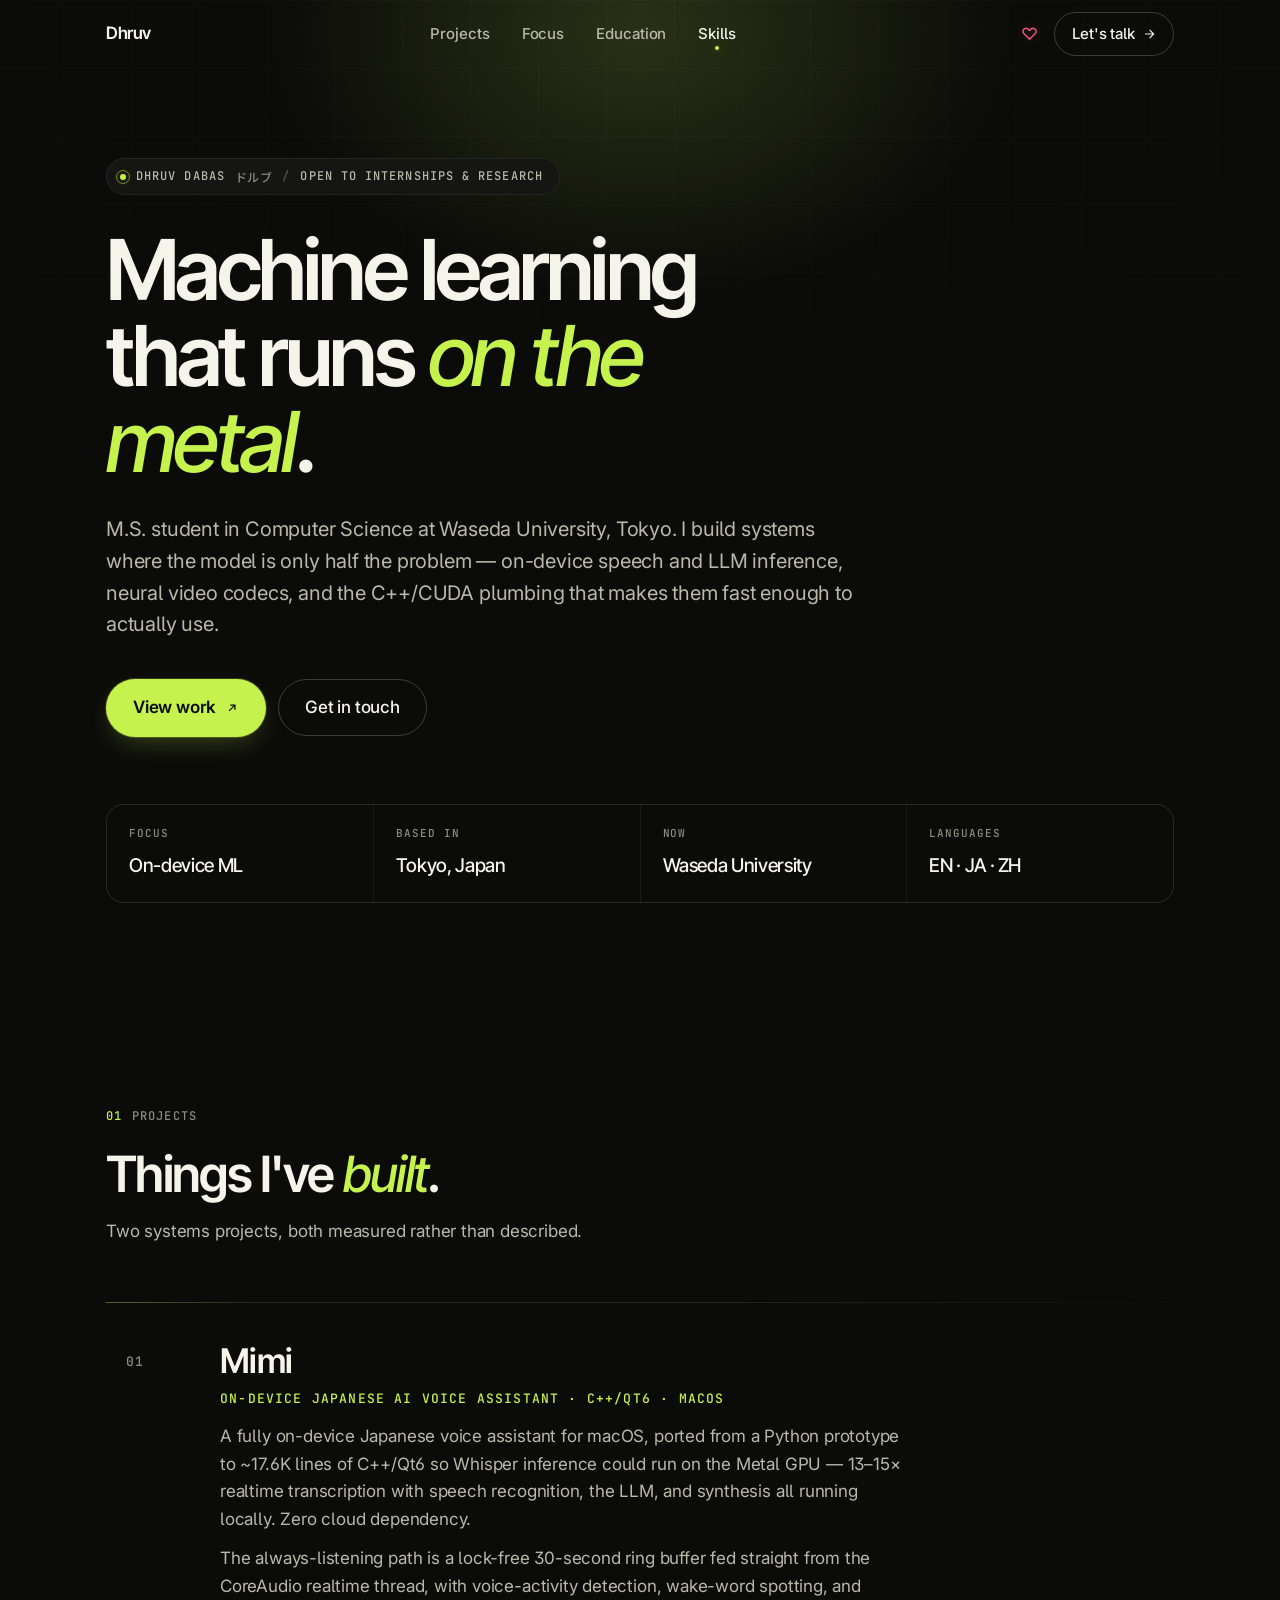
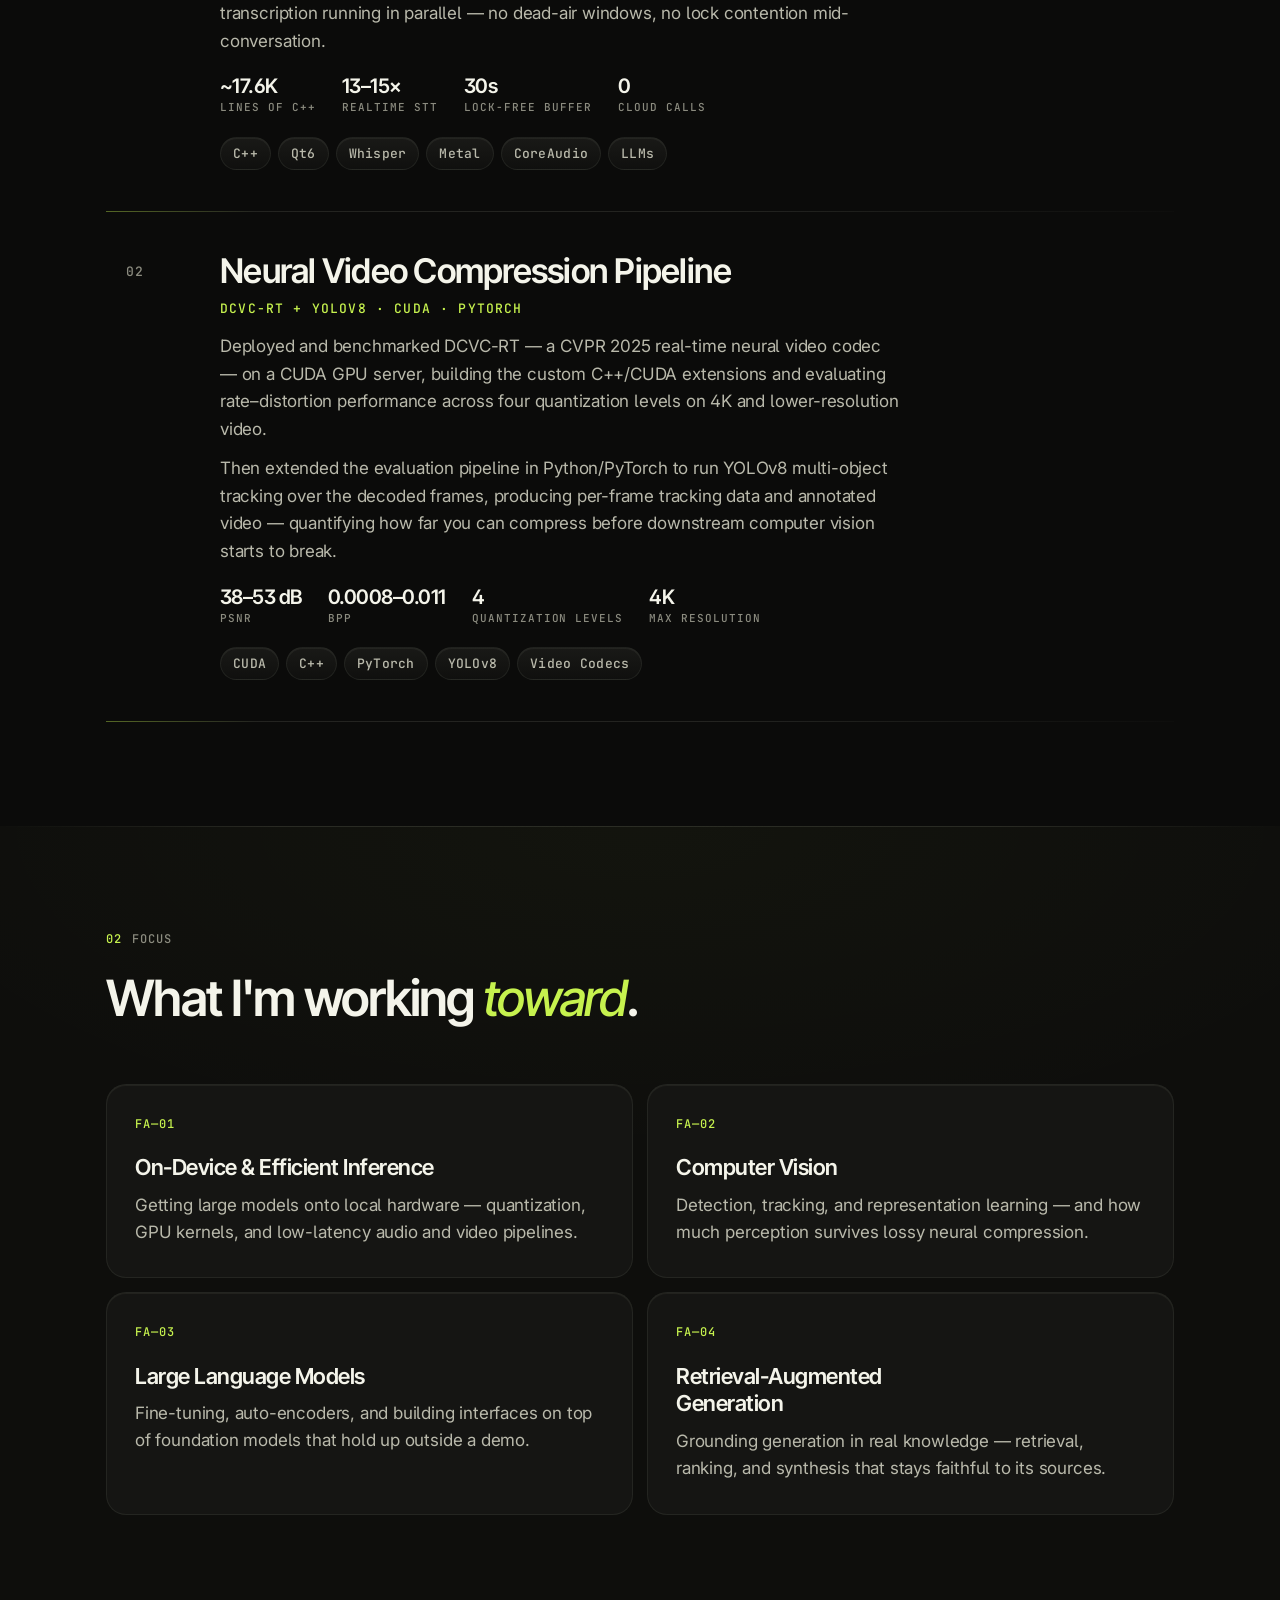
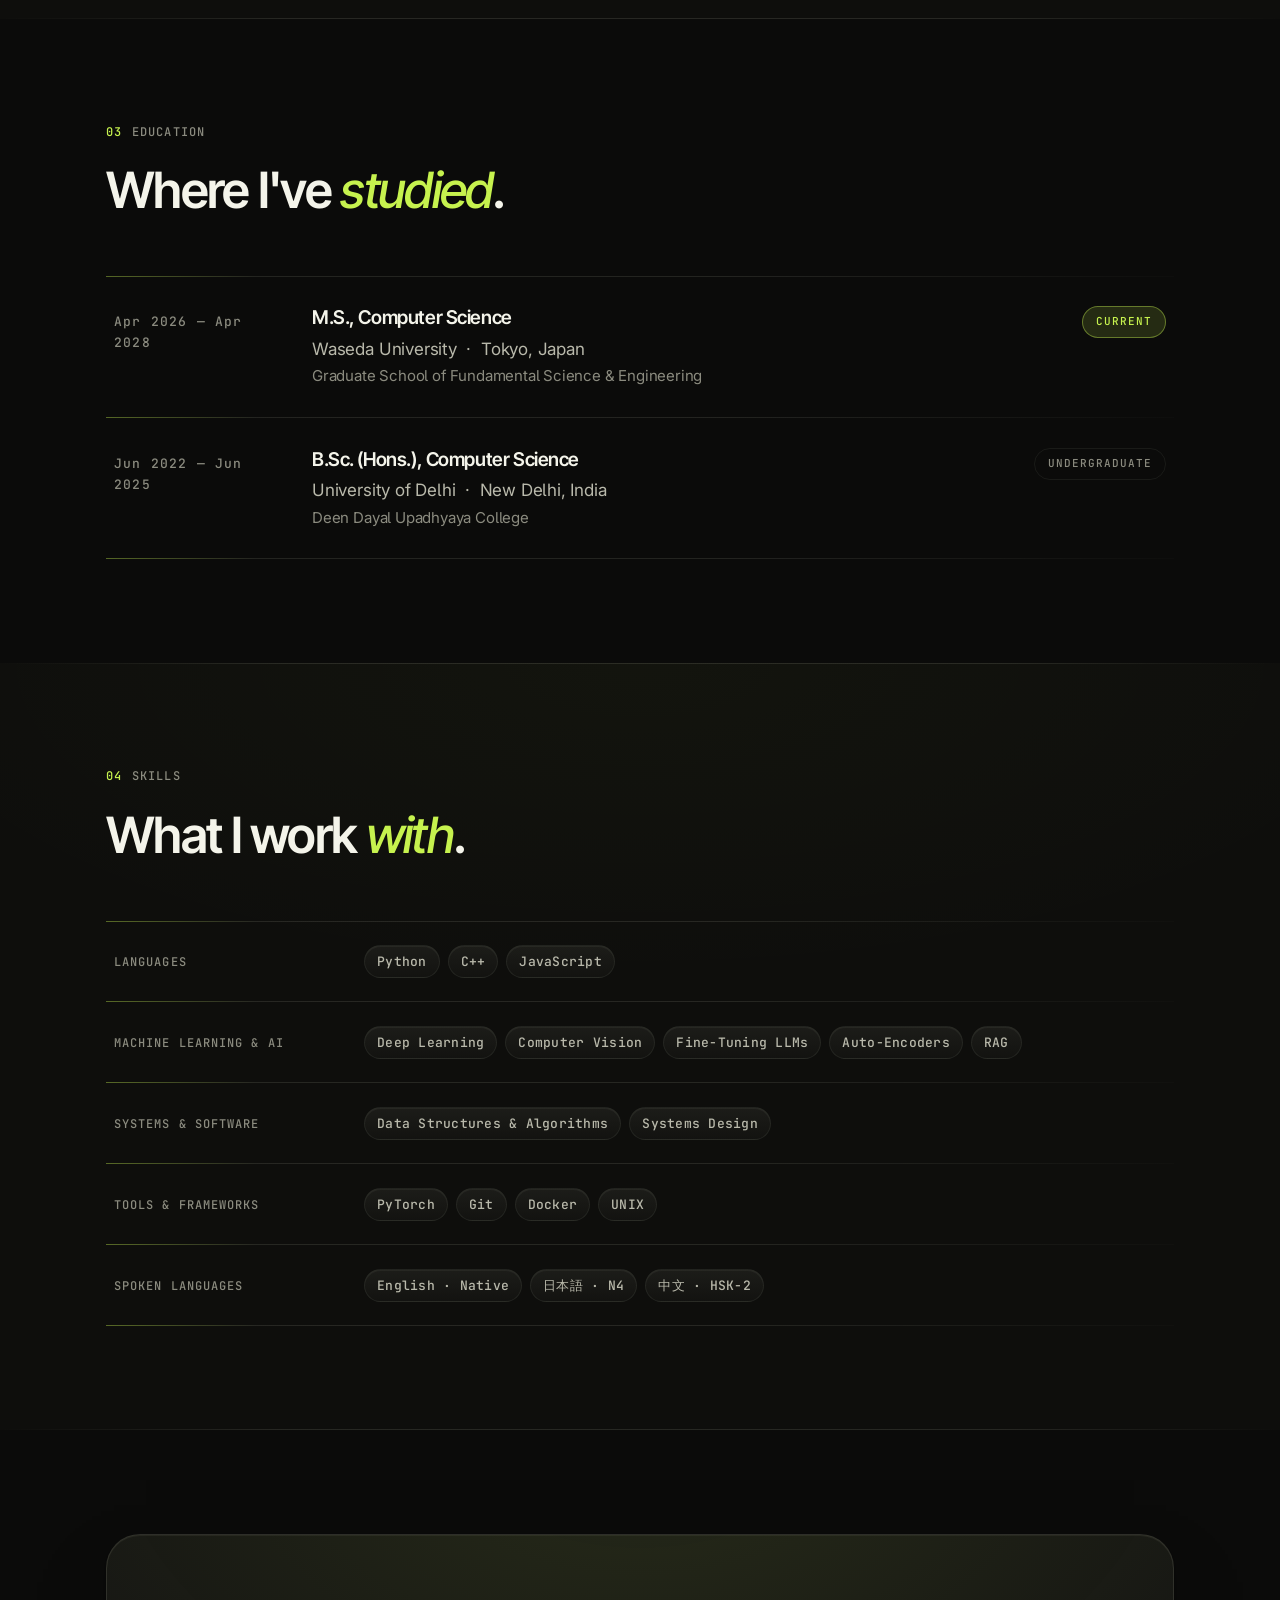
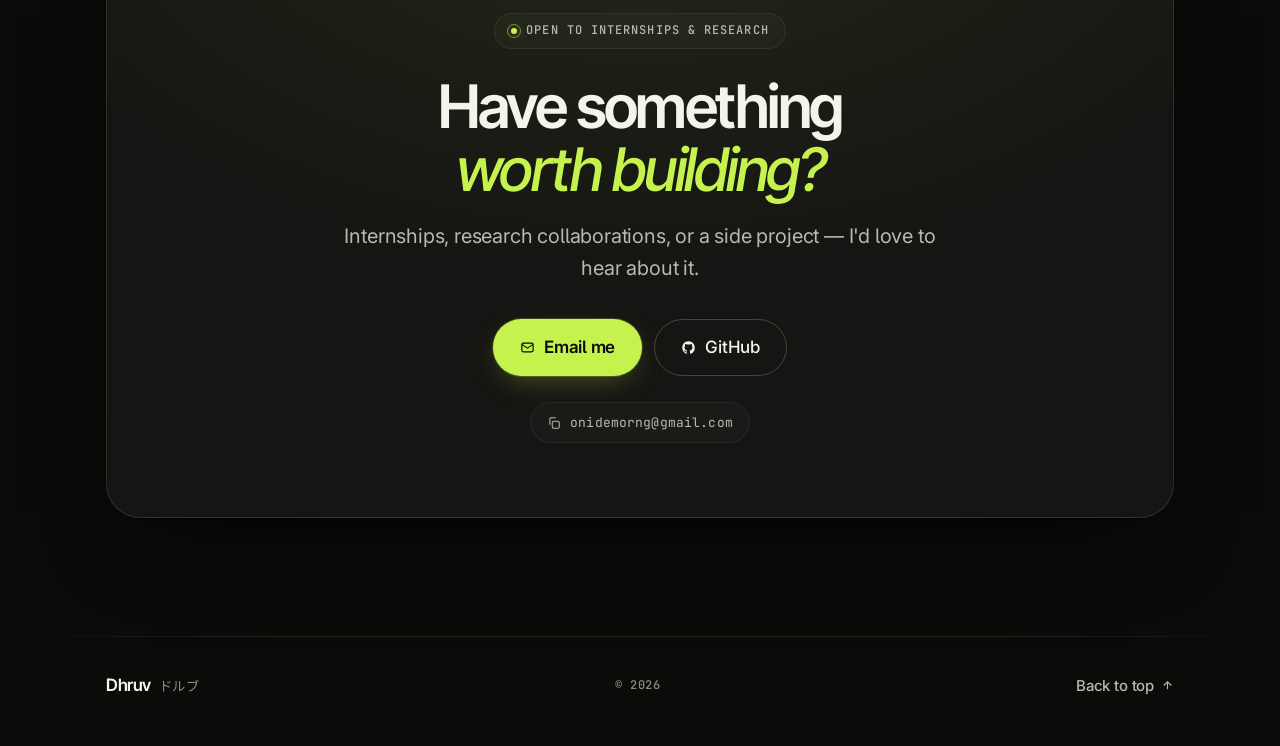
==== commit 4c9094a4: "ui" ====
--- a/index.html
+++ b/index.html
@@ -7,8 +7,8 @@
   <meta name="theme-color" content="#0a0a0c" />
   <title>Dhruv Dabas ドルブ — Machine Learning Engineer</title>
 
-  <!-- inline favicon: rotated diamond -->
-  <link rel="icon" href="data:image/svg+xml,%3Csvg xmlns='http://www.w3.org/2000/svg' width='32' height='32' viewBox='0 0 32 32'%3E%3Crect x='9' y='9' width='14' height='14' transform='rotate(45 16 16)' fill='%23c6f24e'/%3E%3C/svg%3E" />
+  <!-- inline favicon: D monogram on a dark tile -->
+  <link rel="icon" href="data:image/svg+xml,%3Csvg xmlns='http://www.w3.org/2000/svg' width='32' height='32' viewBox='0 0 32 32'%3E%3Crect width='32' height='32' rx='8' fill='%230b0b0a'/%3E%3Cpath fill='%23c6f24e' fill-rule='evenodd' d='M9 7h6.5a9 9 0 010 18H9V7zm4.4 3.9v10.2h2.1a5.1 5.1 0 000-10.2h-2.1z'/%3E%3C/svg%3E" />
 
   <link rel="preconnect" href="https://fonts.googleapis.com">
   <link rel="preconnect" href="https://fonts.gstatic.com" crossorigin>
@@ -27,7 +27,6 @@
   <nav class="nav" id="nav">
     <div class="wrap nav-inner">
       <a href="#home" class="nav-logo">
-        <span class="logo-mark">◆</span>
         <span class="logo-text">Dhruv</span>
       </a>
       <ul class="nav-links">
@@ -251,7 +250,7 @@
             <p>Waseda University &nbsp;·&nbsp; Tokyo, Japan</p>
             <p class="edu-focus">Graduate School of Fundamental Science &amp; Engineering</p>
           </div>
-          <span class="edu-tag is-now">Incoming</span>
+          <span class="edu-tag is-now">Current</span>
         </div>
         <div class="edu-row reveal">
           <span class="edu-y">Jun 2022 — Jun 2025</span>
@@ -341,7 +340,7 @@
   <footer class="footer">
     <div class="wrap footer-inner">
       <a href="#home" class="footer-logo">
-        <span class="logo-mark">◆</span> Dhruv  <span class="kana" lang="ja">ドルブ</span>
+        Dhruv <span class="kana" lang="ja">ドルブ</span>
       </a>
       <p class="muted">© <span id="year">2026</span> </p>
       <a href="#home" class="footer-top">Back to top
--- a/styles.css
+++ b/styles.css
@@ -1,30 +1,33 @@
 /* =========================================================
    Dhruv — Portfolio
    Type system: Inter Tight (display) + Inter (text) + JetBrains Mono (labels)
-   Palette: near-black canvas · warm off-white ink · one vermillion accent
+   Palette: warm near-black canvas · warm off-white ink · one electric lime accent
    ========================================================= */
 
 *, *::before, *::after { box-sizing: border-box; margin: 0; padding: 0; }
 
 :root {
-  /* ---------- canvas ---------- */
-  --bg:        #0a0a0c;
-  --bg-alt:    #0c0c0f;
-  --surface:   #121216;
-  --surface-2: #16161c;
-
-  /* ---------- ink ---------- */
-  --ink:       #ededf1;   /* primary   */
-  --ink-2:     #a2a2ad;   /* secondary */
-  --ink-3:     #6b6b76;   /* labels    */
-
-  --line:      rgba(255,255,255,0.09);
-  --line-soft: rgba(255,255,255,0.055);
-  --line-hi:   rgba(255,255,255,0.16);
+  /* ---------- canvas ----------
+     Not pure black + pure grey. The whole neutral ramp is nudged a few
+     degrees toward the lime so ink and canvas belong to one family. */
+  --bg:        #0b0b0a;
+  --bg-alt:    #0e0e0c;
+  --surface:   #151513;
+  --surface-2: #1d1d1a;
+
+  /* ---------- ink: warm, and bright enough to read ---------- */
+  --ink:       #f4f4ea;   /* primary   — 17.8:1 */
+  --ink-2:     #b9b9ab;   /* secondary —  9.9:1 (was 7.8) */
+  --ink-3:     #8b8b7f;   /* labels    —  5.7:1 (was 3.8 — below AA) */
+
+  /* lines are warm-white, never grey */
+  --line:      rgba(240,244,220,0.11);
+  --line-soft: rgba(240,244,220,0.065);
+  --line-hi:   rgba(240,244,220,0.22);
 
   /* ---------- electric accent ---------- */
   --accent:      #c6f24e;
-  --accent-ink:  #0a0a0c;
+  --accent-ink:  #0b0b0a;
   --accent-dim:  rgba(198,242,78,0.14);
   --accent-line: rgba(198,242,78,0.40);
   --accent-glow: rgba(198,242,78,0.35);
@@ -33,7 +36,7 @@
   --shadow-lg:
     0 2px 4px rgba(0,0,0,0.5),
     0 40px 90px -40px rgba(0,0,0,0.9);
-  --hi: inset 0 1px 0 rgba(255,255,255,0.05);
+  --hi: inset 0 1px 0 rgba(240,244,220,0.055);
 
   /* =======================================================
      TYPE SYSTEM
@@ -132,13 +135,44 @@
 }
 
 /* =========================================================
+   HAIRLINES
+   A flat grey rule across black reads as a scar. Every divider
+   on this page is instead lit at the left edge and fades out to
+   the right — so it reads as light catching an edge.
+   ========================================================= */
+.projects, .edu, .skills, .section.alt { position: relative; }
+
+.projects::before, .edu::before, .skills::before,
+.project::after,   .edu-row::after, .sk-row::after,
+.section.alt::before, .section.alt::after {
+  content: '';
+  position: absolute; left: 0; right: 0; height: 1px;
+  pointer-events: none;
+  background: linear-gradient(90deg,
+    var(--accent-line) 0%,
+    var(--line)        14%,
+    var(--line)        58%,
+    rgba(240,244,220,0.015) 100%);
+}
+.projects::before, .edu::before, .skills::before { top: 0; }
+.project::after, .edu-row::after, .sk-row::after { bottom: 0; }
+
+/* section seams sit full-bleed, so they fade from both ends inward */
+.section.alt::before, .section.alt::after {
+  background: linear-gradient(90deg,
+    transparent 0%, var(--line) 22%, var(--line) 78%, transparent 100%);
+}
+.section.alt::before { top: 0; }
+.section.alt::after  { bottom: 0; }
+
+/* =========================================================
    FIXED BACKGROUND
    ========================================================= */
 .bg-grid {
   position: fixed; inset: 0; z-index: 0; pointer-events: none;
   background-image:
-    linear-gradient(rgba(255,255,255,0.028) 1px, transparent 1px),
-    linear-gradient(90deg, rgba(255,255,255,0.028) 1px, transparent 1px);
+    linear-gradient(rgba(240,244,220,0.03) 1px, transparent 1px),
+    linear-gradient(90deg, rgba(240,244,220,0.03) 1px, transparent 1px);
   background-size: 68px 68px;
   background-position: center top;
   -webkit-mask-image: radial-gradient(120% 80% at 50% 0%, #000 0%, rgba(0,0,0,0.5) 45%, transparent 78%);
@@ -161,7 +195,7 @@
   transition: background .35s var(--ease), border-color .35s var(--ease);
 }
 .nav.scrolled {
-  background: rgba(10,10,12,0.66);
+  background: rgba(11,11,10,0.68);
   backdrop-filter: blur(18px) saturate(1.4);
   -webkit-backdrop-filter: blur(18px) saturate(1.4);
   border-bottom-color: var(--line-soft);
@@ -176,9 +210,6 @@
   font-size: 1.0625rem; font-weight: 600; letter-spacing: -0.025em;
   color: var(--ink);
 }
-.logo-mark { color: var(--accent); display: inline-block; font-size: 0.65em; animation: spin 20s linear infinite; }
-@keyframes spin { to { transform: rotate(360deg); } }
-
 .nav-links { display: flex; gap: 2px; }
 .nav-links a {
   position: relative;
@@ -219,7 +250,7 @@
 /* mobile menu */
 .mobile-menu {
   position: fixed; inset: 0; z-index: 99;
-  background: rgba(8,8,10,0.94);
+  background: rgba(9,9,8,0.95);
   backdrop-filter: blur(22px);
   -webkit-backdrop-filter: blur(22px);
   display: flex; align-items: center; justify-content: center;
@@ -278,10 +309,13 @@
 .tag, .sk-tags li {
   font-size: var(--t-fine); color: var(--ink-2);
   letter-spacing: 0.02em;
-  padding: 4px 11px; border-radius: 999px;
-  background: rgba(255,255,255,0.035);
+  padding: 5px 12px; border-radius: 999px;
+  /* lit from above, so the pill has an edge instead of being a grey blob */
+  background: linear-gradient(180deg, rgba(240,244,220,0.062), rgba(240,244,220,0.022));
   border: 1px solid var(--line-soft);
+  box-shadow: inset 0 1px 0 rgba(240,244,220,0.05);
   white-space: nowrap;
+  transition: color .3s ease, border-color .3s ease, background .3s ease;
 }
 
 /* metric chips — the numbers do the talking */
@@ -373,7 +407,11 @@
    SECTION SCAFFOLD
    ========================================================= */
 .section { padding: 104px 0; position: relative; }
-.section.alt { background: var(--bg-alt); border-top: 1px solid var(--line-soft); border-bottom: 1px solid var(--line-soft); }
+.section.alt {
+  background:
+    radial-gradient(90% 60% at 50% 0%, rgba(198,242,78,0.028), transparent 70%),
+    var(--bg-alt);
+}
 
 .section-head { max-width: 680px; margin-bottom: 56px; }
 .section-head.center { margin-left: auto; margin-right: auto; text-align: center; }
@@ -401,13 +439,11 @@
 /* =========================================================
    PROJECTS
    ========================================================= */
-.projects { border-top: 1px solid var(--line); }
 .project {
   display: grid;
   grid-template-columns: 64px 1fr;
   gap: 30px;
   padding: 40px 20px 42px;
-  border-bottom: 1px solid var(--line);
   position: relative;
   border-radius: 18px;
   transition: background .4s var(--ease), padding .4s var(--ease);
@@ -420,7 +456,7 @@
   box-shadow: 0 0 16px var(--accent-glow);
 }
 .project:hover {
-  background: linear-gradient(90deg, var(--surface), rgba(18,18,22,0));
+  background: linear-gradient(90deg, var(--surface), rgba(21,21,19,0));
   padding-left: 30px; padding-right: 30px;
 }
 .project:hover::before { transform: scaleY(1); }
@@ -482,11 +518,10 @@
 /* =========================================================
    EDUCATION
    ========================================================= */
-.edu { border-top: 1px solid var(--line); }
 .edu-row {
   display: grid; grid-template-columns: 168px 1fr 132px; gap: 30px;
   padding: 30px 8px;
-  border-bottom: 1px solid var(--line);
+  position: relative;
   align-items: start;
   transition: padding .4s var(--ease), background .3s ease;
   border-radius: 14px;
@@ -510,12 +545,11 @@
 /* =========================================================
    SKILLS — hairline rows, same rhythm as education
    ========================================================= */
-.skills { border-top: 1px solid var(--line); }
 .sk-row {
   display: grid; grid-template-columns: 220px 1fr; gap: 30px;
   align-items: baseline;
   padding: 24px 8px;
-  border-bottom: 1px solid var(--line);
+  position: relative;
   border-radius: 14px;
   transition: padding .4s var(--ease), background .3s ease;
 }
@@ -526,6 +560,8 @@
 }
 .sk-row:hover .sk-cat { color: var(--accent); }
 .sk-tags { display: flex; flex-wrap: wrap; gap: 8px; }
+.sk-row:hover .sk-tags li,
+.project:hover .tag { color: var(--ink); border-color: var(--line-hi); }
 
 /* =========================================================
    CONTACT
@@ -548,7 +584,7 @@
   font-size: var(--t-micro); color: var(--ink-2); text-transform: uppercase;
   padding: 7px 16px; margin-bottom: 26px;
   border: 1px solid var(--line-soft); border-radius: 999px;
-  background: rgba(255,255,255,0.02);
+  background: rgba(240,244,220,0.022);
 }
 .status .dot::after { animation: none; }
 .contact-h {
@@ -565,7 +601,7 @@
   font-family: var(--mono); font-size: var(--t-fine); letter-spacing: 0.01em;
   color: var(--ink-2);
   padding: 9px 16px; border-radius: 999px;
-  border: 1px solid var(--line-soft); background: rgba(255,255,255,0.02);
+  border: 1px solid var(--line-soft); background: rgba(240,244,220,0.022);
   transition: color .25s ease, border-color .25s ease, background .25s ease;
 }
 .chip:hover { color: var(--ink); border-color: var(--line-hi); background: var(--surface-2); }
@@ -574,7 +610,12 @@
 /* =========================================================
    FOOTER
    ========================================================= */
-.footer { padding: 36px 0 46px; border-top: 1px solid var(--line-soft); }
+.footer { padding: 36px 0 46px; position: relative; }
+.footer::before {
+  content: ''; position: absolute; top: 0; left: 0; right: 0; height: 1px;
+  background: linear-gradient(90deg,
+    transparent 0%, var(--line) 22%, var(--line) 78%, transparent 100%);
+}
 .footer-inner { display: flex; justify-content: space-between; align-items: center; gap: 16px; flex-wrap: wrap; }
 .footer-logo {
   font-family: var(--display); font-weight: 600; font-size: var(--t-body);
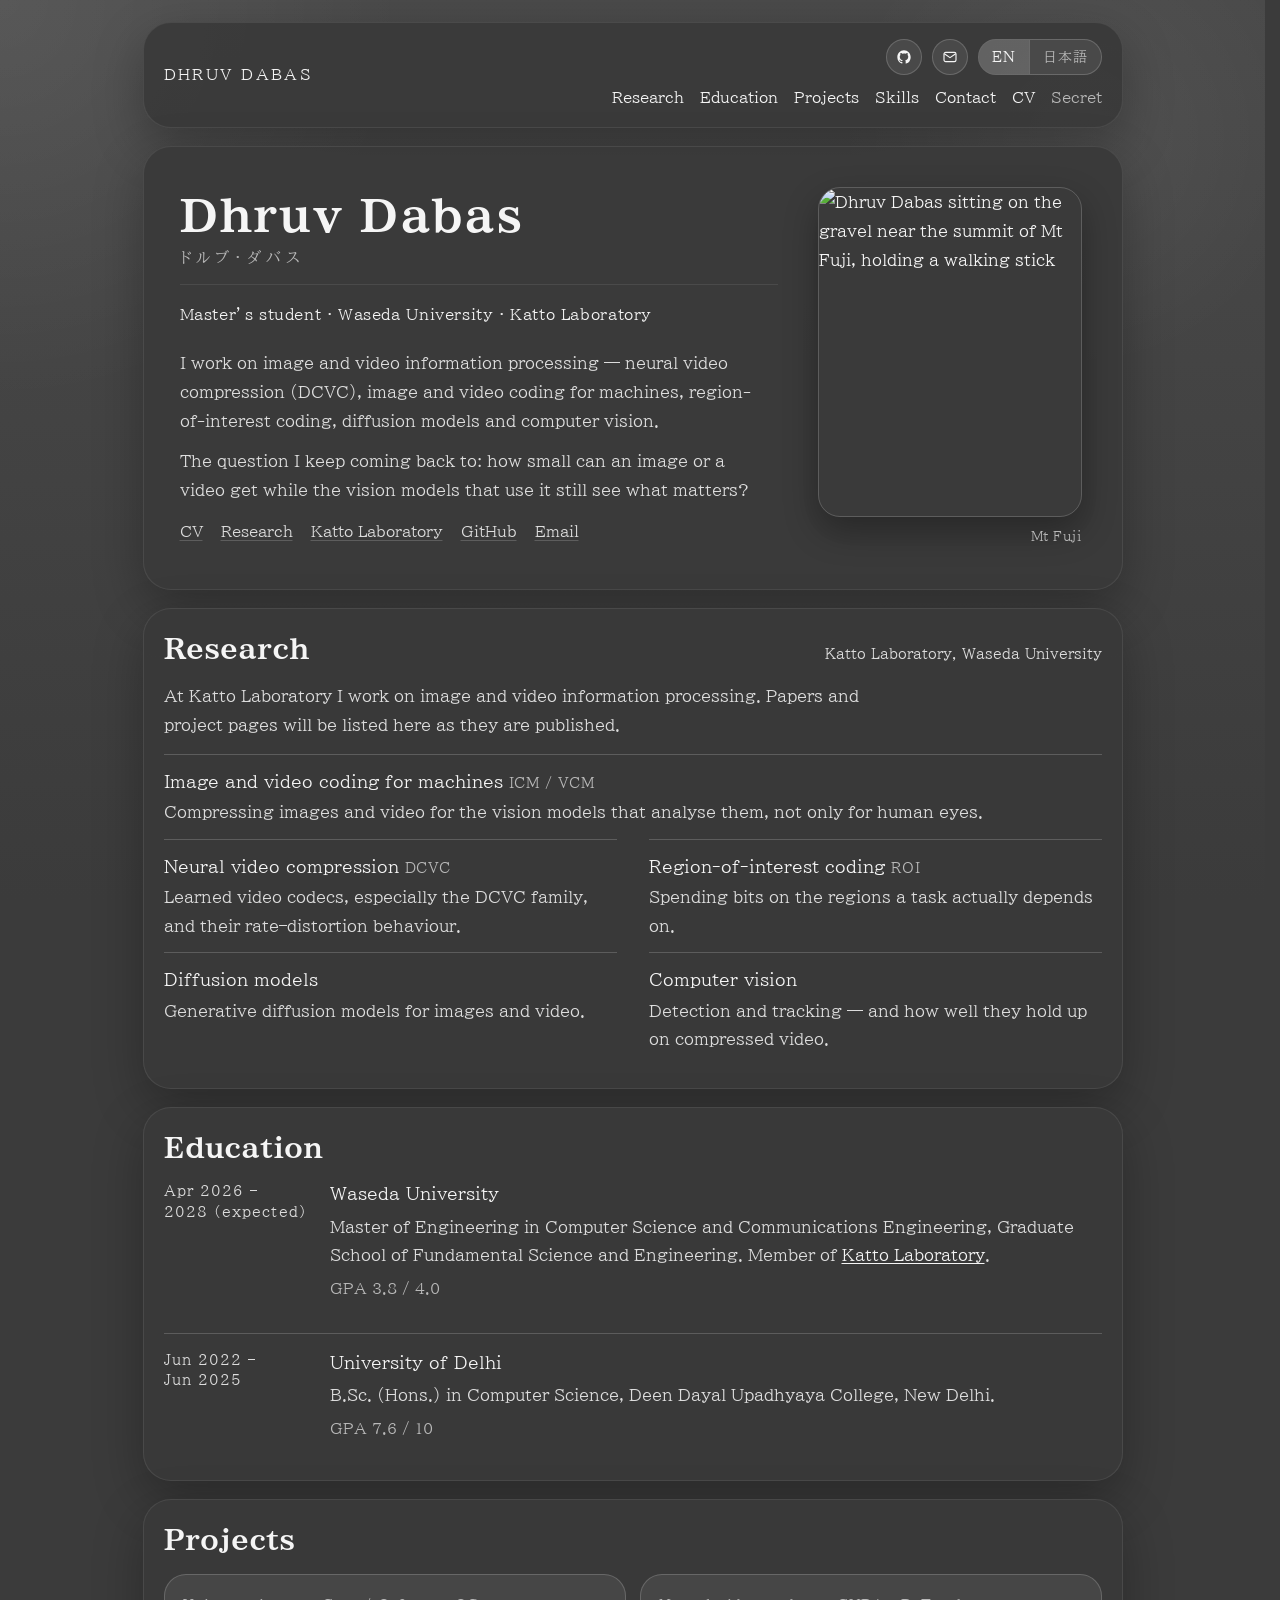
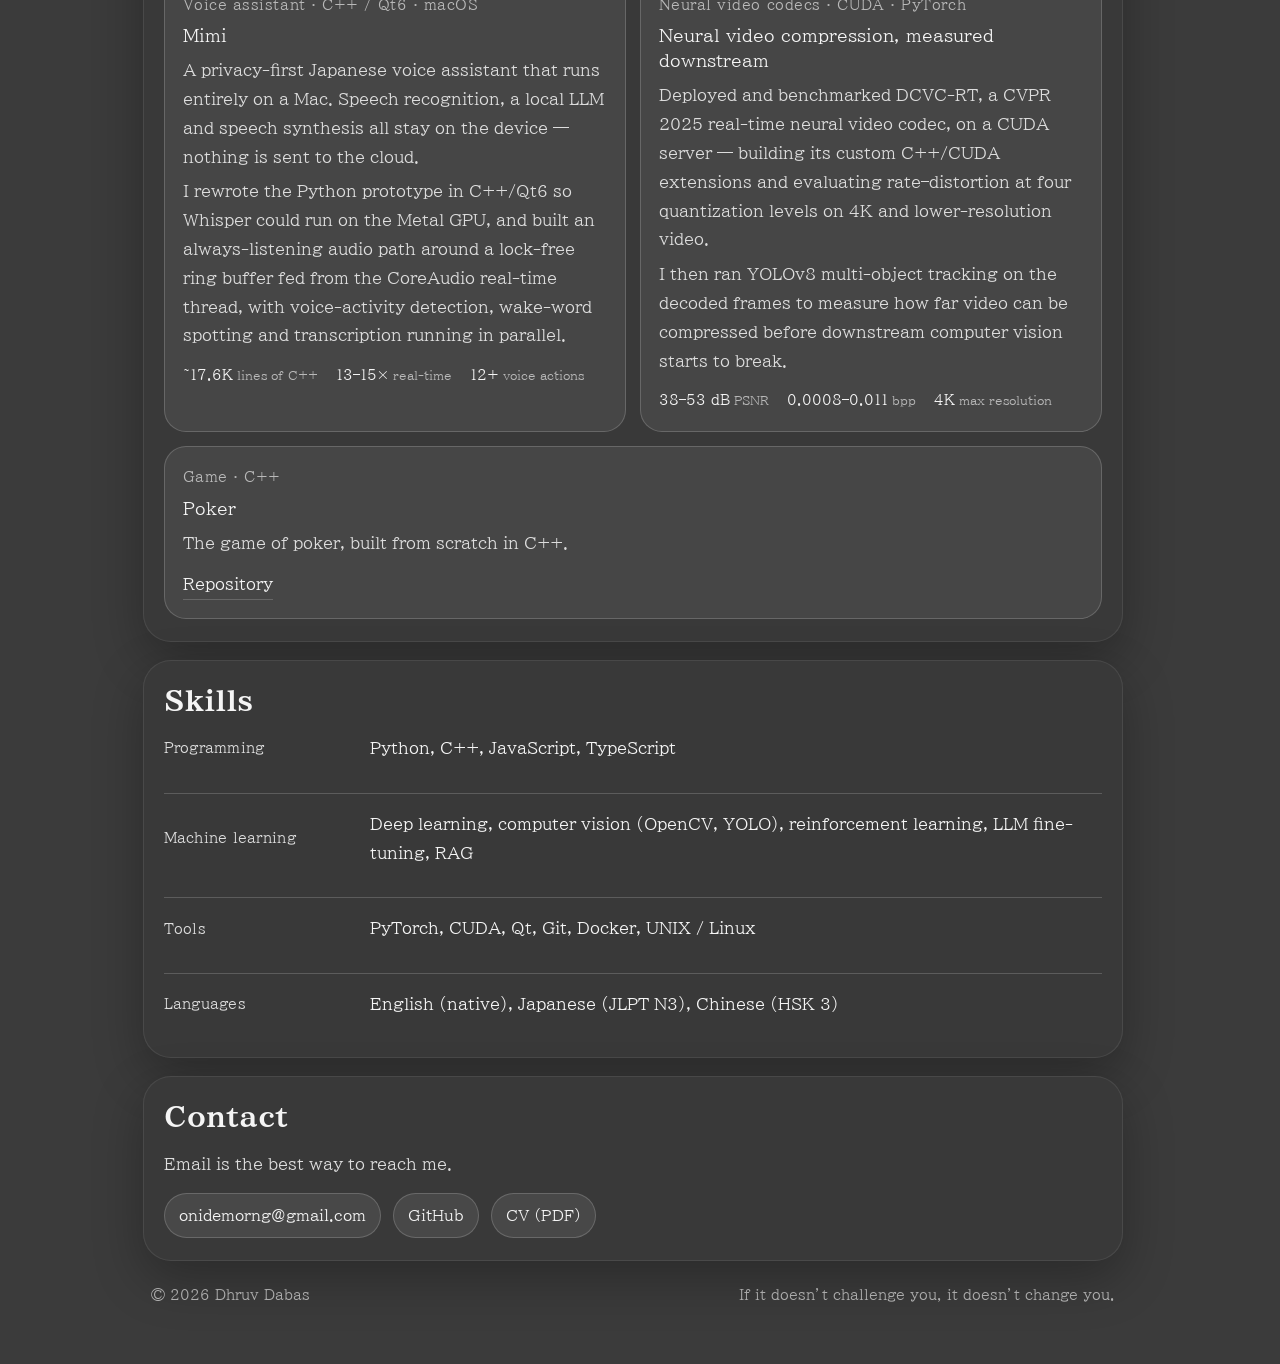
==== commit 53bbea47: "homepage" ====
--- a/index.html
+++ b/index.html
@@ -1,354 +1,258 @@
 <!DOCTYPE html>
-<html lang="en" class="no-js">
+<html lang="en">
 <head>
   <meta charset="UTF-8" />
-  <meta name="viewport" content="width=device-width, initial-scale=1.0" />
-  <meta name="description" content="Dhruv Dabas (ドルブ) — M.S. Computer Science student at Waseda University, Tokyo. On-device AI, neural video compression, deep learning, LLMs and computer vision." />
-  <meta name="theme-color" content="#0a0a0c" />
-  <title>Dhruv Dabas ドルブ — Machine Learning Engineer</title>
-
-  <!-- inline favicon: D monogram on a dark tile -->
-  <link rel="icon" href="data:image/svg+xml,%3Csvg xmlns='http://www.w3.org/2000/svg' width='32' height='32' viewBox='0 0 32 32'%3E%3Crect width='32' height='32' rx='8' fill='%230b0b0a'/%3E%3Cpath fill='%23c6f24e' fill-rule='evenodd' d='M9 7h6.5a9 9 0 010 18H9V7zm4.4 3.9v10.2h2.1a5.1 5.1 0 000-10.2h-2.1z'/%3E%3C/svg%3E" />
-
-  <link rel="preconnect" href="https://fonts.googleapis.com">
-  <link rel="preconnect" href="https://fonts.gstatic.com" crossorigin>
-  <link href="https://fonts.googleapis.com/css2?family=Inter+Tight:ital,wght@0,400;0,500;0,600;0,700;1,500&family=Inter:wght@400;500;600&family=JetBrains+Mono:wght@400;500&family=Noto+Sans+JP:wght@400;500&display=swap" rel="stylesheet">
-
+  <meta name="viewport" content="width=device-width, initial-scale=1, viewport-fit=cover" />
+  <title>Dhruv Dabas</title>
+  <meta name="description" content="Dhruv Dabas (ドルブ) — master's student at Waseda University, Katto Laboratory. Image and video coding for machines, neural video compression (DCVC), ROI coding, diffusion models and computer vision." />
+  <meta name="theme-color" content="#3b3b3b" />
+  <meta name="color-scheme" content="dark" />
+  <link rel="alternate" hreflang="en" href="https://demohatesrng1.github.io/demohatesrng1/" />
+  <link rel="alternate" hreflang="ja" href="https://demohatesrng1.github.io/demohatesrng1/ja/" />
+  <link rel="alternate" hreflang="x-default" href="https://demohatesrng1.github.io/demohatesrng1/" />
+  <link rel="icon" href="favicon.svg" type="image/svg+xml" />
+  <link rel="preconnect" href="https://fonts.googleapis.com" />
+  <link rel="preconnect" href="https://fonts.gstatic.com" crossorigin />
+  <!-- only downloaded where Yu Mincho / Hiragino Mincho aren't installed -->
+  <link href="https://fonts.googleapis.com/css2?family=BIZ+UDPMincho:wght@400;700&display=swap" rel="stylesheet" />
   <link rel="stylesheet" href="styles.css" />
-  <script>document.documentElement.classList.remove('no-js'); document.documentElement.classList.add('js');</script>
 </head>
 <body>
-
-  <!-- fixed background: grid + accent bloom -->
-  <div class="bg-grid" aria-hidden="true"></div>
-  <div class="bg-glow" aria-hidden="true"></div>
-
-  <!-- ============================ NAV ============================ -->
-  <nav class="nav" id="nav">
-    <div class="wrap nav-inner">
-      <a href="#home" class="nav-logo">
-        <span class="logo-text">Dhruv</span>
-      </a>
-      <ul class="nav-links">
-        <li><a href="#projects">Projects</a></li>
-        <li><a href="#research">Focus</a></li>
-        <li><a href="#education">Education</a></li>
-        <li><a href="#skills">Skills</a></li>
-      </ul>
-      <div class="nav-right">
-        <a href="proposal.html" target="_blank" rel="noopener" class="nav-heart" title="a little surprise 💌" aria-label="A little surprise">♡</a>
-        <a href="#contact" class="nav-cta">
-          <span>Let's talk</span>
-          <svg width="14" height="14" viewBox="0 0 24 24" fill="none" stroke="currentColor" stroke-width="2"><path d="M5 12h14M13 5l7 7-7 7"/></svg>
-        </a>
-        <button class="nav-burger" id="burger" aria-label="Open menu" aria-expanded="false" aria-controls="mobileMenu">
-          <span></span><span></span>
-        </button>
+  <a class="skip" href="#main">Skip to content</a>
+
+  <div class="page-shell">
+    <header class="topbar enter" style="--i:0">
+      <div class="topbar__identity">
+        <p class="topbar__name"><a href="./">Dhruv Dabas</a></p>
       </div>
-    </div>
-  </nav>
-
-  <!-- mobile menu overlay -->
-  <div class="mobile-menu" id="mobileMenu" aria-hidden="true">
-    <ul>
-      <li><a href="#projects">Projects</a></li>
-      <li><a href="#research">Focus</a></li>
-      <li><a href="#education">Education</a></li>
-      <li><a href="#skills">Skills</a></li>
-      <li><a href="proposal.html" target="_blank" rel="noopener" class="mm-heart">♡ A little surprise 💌</a></li>
-      <li><a href="#contact" class="mm-cta">Let's talk</a></li>
-    </ul>
+
+      <div class="topbar__right">
+        <div class="topbar__tools">
+          <div class="topbar__links" aria-label="External links">
+            <a href="https://github.com/demohatesrng1" target="_blank" rel="noreferrer" aria-label="GitHub">
+              <svg class="topbar__icon" viewBox="0 0 24 24" aria-hidden="true"><path fill="currentColor" d="M12 2C6.48 2 2 6.58 2 12.22c0 4.5 2.87 8.32 6.84 9.66.5.1.68-.22.68-.49 0-.24-.01-1.03-.01-1.87-2.78.62-3.37-1.21-3.37-1.21-.45-1.18-1.11-1.49-1.11-1.49-.91-.64.07-.63.07-.63 1 .07 1.53 1.06 1.53 1.06.9 1.57 2.35 1.12 2.92.86.09-.67.35-1.12.63-1.38-2.22-.26-4.55-1.14-4.55-5.09 0-1.13.39-2.05 1.03-2.78-.1-.26-.45-1.31.1-2.73 0 0 .84-.28 2.75 1.06A9.3 9.3 0 0 1 12 6.84c.85 0 1.71.12 2.51.36 1.91-1.34 2.75-1.06 2.75-1.06.55 1.42.2 2.47.1 2.73.64.73 1.03 1.65 1.03 2.78 0 3.96-2.33 4.82-4.56 5.08.36.32.68.94.68 1.9 0 1.37-.01 2.47-.01 2.81 0 .27.18.59.69.49A10.24 10.24 0 0 0 22 12.22C22 6.58 17.52 2 12 2Z"/></svg>
+            </a>
+            <a href="mailto:onidemorng@gmail.com" aria-label="Email">
+              <svg class="topbar__icon" viewBox="0 0 24 24" aria-hidden="true" fill="none" stroke="currentColor" stroke-width="1.7"><rect x="3" y="5" width="18" height="14" rx="2.5"/><path d="m3.5 7 8.5 6 8.5-6"/></svg>
+            </a>
+          </div>
+          <nav class="lang" aria-label="Language">
+            <a href="./" hreflang="en" lang="en" aria-current="page">EN</a>
+            <a href="ja/" hreflang="ja" lang="ja">日本語</a>
+          </nav>
+        </div>
+
+        <nav class="topbar__nav" aria-label="Primary">
+          <a href="#research">Research</a>
+          <a href="#education">Education</a>
+          <a href="#projects">Projects</a>
+          <a href="#skills">Skills</a>
+          <a href="#contact">Contact</a>
+          <a href="cv.html">CV</a>
+          <a href="proposal.html" class="nav-secret" title="a little surprise">Secret</a>
+        </nav>
+      </div>
+    </header>
+
+    <main id="main">
+      <section class="hero hero--home enter" id="about" style="--i:1" aria-label="About">
+        <div class="hero__text">
+          <h1 class="hero__name">Dhruv Dabas<span class="hero__kana" lang="ja">ドルブ・ダバス</span></h1>
+          <p class="hero__role">Master’s student · Waseda University · Katto Laboratory</p>
+          <p class="hero__lead">
+            I work on image and video information processing — neural video compression (DCVC),
+            image and video coding for machines, region-of-interest coding, diffusion models and
+            computer vision.
+          </p>
+          <p class="hero__lead">
+            The question I keep coming back to: how small can an image or a video get while the
+            vision models that use it still see what matters?
+          </p>
+          <div class="hero__meta-links">
+            <a href="cv.html">CV</a>
+            <a href="#research">Research</a>
+            <a href="https://www.katto.comm.waseda.ac.jp/wordpress/" target="_blank" rel="noreferrer">Katto Laboratory</a>
+            <a href="https://github.com/demohatesrng1" target="_blank" rel="noreferrer">GitHub</a>
+            <a href="mailto:onidemorng@gmail.com">Email</a>
+          </div>
+        </div>
+        <figure class="hero__portrait">
+          <img src="assets/portrait.jpg" alt="Dhruv Dabas sitting on the gravel near the summit of Mt Fuji, holding a walking stick" width="640" height="800" />
+          <figcaption>Mt Fuji</figcaption>
+        </figure>
+      </section>
+
+      <section class="card enter" id="research" style="--i:2">
+        <div class="section-heading">
+          <h2>Research</h2>
+          <p class="section-heading__note">Katto Laboratory, Waseda University</p>
+        </div>
+        <p class="intro">
+          At Katto Laboratory I work on image and video information processing. Papers and project
+          pages will be listed here as they are published.
+        </p>
+        <div class="areas">
+          <article class="area area--lead">
+            <h3>Image and video coding for machines <span class="status">ICM / VCM</span></h3>
+            <p>Compressing images and video for the vision models that analyse them, not only for human eyes.</p>
+          </article>
+          <article class="area">
+            <h3>Neural video compression <span class="status">DCVC</span></h3>
+            <p>Learned video codecs, especially the DCVC family, and their rate–distortion behaviour.</p>
+          </article>
+          <article class="area">
+            <h3>Region-of-interest coding <span class="status">ROI</span></h3>
+            <p>Spending bits on the regions a task actually depends on.</p>
+          </article>
+          <article class="area">
+            <h3>Diffusion models</h3>
+            <p>Generative diffusion models for images and video.</p>
+          </article>
+          <article class="area">
+            <h3>Computer vision</h3>
+            <p>Detection and tracking — and how well they hold up on compressed video.</p>
+          </article>
+        </div>
+        <div class="rows rows--papers">
+          <!-- Copy this block for each paper / research project:
+          <article class="row">
+            <p class="row__meta">2026</p>
+            <div class="row__body">
+              <h3><a href="LINK">Title of the work</a></h3>
+              <p><strong>Dhruv Dabas</strong>, Co-author, Jiro Katto</p>
+              <p><em>Venue 2027</em> · <span class="status">Under review</span></p>
+              <p class="row__sub">One-sentence summary.</p>
+            </div>
+          </article>
+          -->
+        </div>
+      </section>
+
+      <section class="card enter" id="education" style="--i:3">
+        <div class="section-heading">
+          <h2>Education</h2>
+        </div>
+        <div class="rows">
+          <article class="row">
+            <p class="row__meta">Apr 2026 –<br />2028 (expected)</p>
+            <div class="row__body">
+              <h3>Waseda University</h3>
+              <p>
+                Master of Engineering in Computer Science and Communications Engineering,
+                Graduate School of Fundamental Science and Engineering.
+                Member of <a href="https://www.katto.comm.waseda.ac.jp/wordpress/" target="_blank" rel="noreferrer">Katto Laboratory</a>.
+              </p>
+              <p class="row__sub">GPA 3.8 / 4.0</p>
+            </div>
+          </article>
+          <article class="row">
+            <p class="row__meta">Jun 2022 –<br />Jun 2025</p>
+            <div class="row__body">
+              <h3>University of Delhi</h3>
+              <p>B.Sc. (Hons.) in Computer Science, Deen Dayal Upadhyaya College, New Delhi.</p>
+              <p class="row__sub">GPA 7.6 / 10</p>
+            </div>
+          </article>
+        </div>
+      </section>
+
+      <section class="card enter" id="projects" style="--i:4">
+        <div class="section-heading">
+          <h2>Projects</h2>
+        </div>
+        <div class="projects-grid">
+          <article class="project-card">
+            <p class="project-card__meta">Voice assistant · C++ / Qt6 · macOS</p>
+            <h3>Mimi</h3>
+            <p>
+              A privacy-first Japanese voice assistant that runs entirely on a Mac. Speech
+              recognition, a local LLM and speech synthesis all stay on the device — nothing is
+              sent to the cloud.
+            </p>
+            <p>
+              I rewrote the Python prototype in C++/Qt6 so Whisper could run on the Metal GPU, and
+              built an always-listening audio path around a lock-free ring buffer fed from the
+              CoreAudio real-time thread, with voice-activity detection, wake-word spotting and
+              transcription running in parallel.
+            </p>
+            <p class="project-card__figures">
+              <span>~17.6K<small>lines of C++</small></span>
+              <span>13–15×<small>real-time</small></span>
+              <span>12+<small>voice actions</small></span>
+            </p>
+          </article>
+
+          <article class="project-card">
+            <p class="project-card__meta">Neural video codecs · CUDA · PyTorch</p>
+            <h3>Neural video compression, measured downstream</h3>
+            <p>
+              Deployed and benchmarked DCVC-RT, a CVPR 2025 real-time neural video codec, on a
+              CUDA server — building its custom C++/CUDA extensions and evaluating rate–distortion
+              at four quantization levels on 4K and lower-resolution video.
+            </p>
+            <p>
+              I then ran YOLOv8 multi-object tracking on the decoded frames to measure how far video
+              can be compressed before downstream computer vision starts to break.
+            </p>
+            <p class="project-card__figures">
+              <span>38–53&nbsp;dB<small>PSNR</small></span>
+              <span>0.0008–0.011<small>bpp</small></span>
+              <span>4K<small>max resolution</small></span>
+            </p>
+          </article>
+
+          <article class="project-card project-card--wide">
+            <p class="project-card__meta">Game · C++</p>
+            <h3>Poker</h3>
+            <p>The game of poker, built from scratch in C++.</p>
+            <a class="project-card__link" href="https://github.com/demohatesrng1/Poker" target="_blank" rel="noreferrer">Repository</a>
+          </article>
+        </div>
+      </section>
+
+      <section class="card enter" id="skills" style="--i:5">
+        <div class="section-heading">
+          <h2>Skills</h2>
+        </div>
+        <div class="rows">
+          <div class="row row--skills">
+            <p class="row__meta">Programming</p>
+            <div class="row__body"><p>Python, C++, JavaScript, TypeScript</p></div>
+          </div>
+          <div class="row row--skills">
+            <p class="row__meta">Machine learning</p>
+            <div class="row__body"><p>Deep learning, computer vision (OpenCV, YOLO), reinforcement learning, LLM fine-tuning, RAG</p></div>
+          </div>
+          <div class="row row--skills">
+            <p class="row__meta">Tools</p>
+            <div class="row__body"><p>PyTorch, CUDA, Qt, Git, Docker, UNIX / Linux</p></div>
+          </div>
+          <div class="row row--skills">
+            <p class="row__meta">Languages</p>
+            <div class="row__body"><p>English (native), Japanese (JLPT N3), Chinese (HSK 3)</p></div>
+          </div>
+        </div>
+      </section>
+
+      <section class="card enter" id="contact" style="--i:6">
+        <div class="section-heading">
+          <h2>Contact</h2>
+        </div>
+        <p>Email is the best way to reach me.</p>
+        <div class="contact-line">
+          <div class="hero__links">
+            <a href="mailto:onidemorng@gmail.com">onidemorng@gmail.com</a>
+            <a href="https://github.com/demohatesrng1" target="_blank" rel="noreferrer">GitHub</a>
+            <a href="cv.html">CV (PDF)</a>
+          </div>
+        </div>
+      </section>
+    </main>
+
+    <footer class="footer">
+      <p>© 2026 Dhruv Dabas</p>
+      <p>If it doesn’t challenge you, it doesn’t change you.</p>
+    </footer>
   </div>
-
-  <!-- ============================ HERO ============================ -->
-  <header class="hero" id="home">
-    <div class="wrap hero-inner">
-      <p class="hero-eyebrow" data-rise style="--d:.05s">
-        <span class="dot" aria-hidden="true"></span>
-        Dhruv Dabas <span class="kana" lang="ja">ドルブ</span>
-        <span class="sep" aria-hidden="true">/</span>
-        Open to internships &amp; research
-      </p>
-
-      <h1 class="hero-h" data-rise style="--d:.13s">
-        Machine learning<br class="br-lg" />
-        that runs <em>on the<br class="br-lg" />
-        metal</em>.
-      </h1>
-
-      <p class="hero-sub" data-rise style="--d:.22s">
-        M.S. student in Computer Science at Waseda University, Tokyo. I build
-        systems where the model is only half the problem — on-device speech and
-        LLM inference, neural video codecs, and the C++/CUDA plumbing that makes
-        them fast enough to actually use.
-      </p>
-
-      <div class="hero-actions" data-rise style="--d:.3s">
-        <a class="btn btn-accent" href="#projects">
-          View work
-          <svg width="14" height="14" viewBox="0 0 24 24" fill="none" stroke="currentColor" stroke-width="2.2"><path d="M7 17 17 7M9 7h8v8"/></svg>
-        </a>
-        <a class="btn btn-ghost" href="#contact">Get in touch</a>
-      </div>
-
-      <dl class="hero-stats" data-rise style="--d:.38s">
-        <div class="stat">
-          <dt>Focus</dt>
-          <dd>On-device ML</dd>
-        </div>
-        <div class="stat">
-          <dt>Based in</dt>
-          <dd>Tokyo, Japan</dd>
-        </div>
-        <div class="stat">
-          <dt>Now</dt>
-          <dd>Waseda University</dd>
-        </div>
-        <div class="stat">
-          <dt>Languages</dt>
-          <dd>EN · JA · ZH</dd>
-        </div>
-      </dl>
-    </div>
-  </header>
-
-  <!-- ============================ PROJECTS ============================ -->
-  <section class="section" id="projects">
-    <div class="wrap">
-      <div class="section-head">
-        <p class="eyebrow reveal"><span class="ix">01</span> Projects</p>
-        <h2 class="section-h reveal">Things I've <em>built</em>.</h2>
-        <p class="section-sub reveal">Two systems projects, both measured rather than described.</p>
-      </div>
-
-      <div class="projects">
-
-        <article class="project reveal">
-          <span class="project-idx" aria-hidden="true">01</span>
-          <div class="project-main">
-            <div class="project-topline">
-              <h3 class="project-h">Mimi</h3>
-              <p class="project-stack">On-device Japanese AI voice assistant · C++/Qt6 · macOS</p>
-            </div>
-
-            <p class="project-desc">
-              A fully on-device Japanese voice assistant for macOS, ported from a Python
-              prototype to ~17.6K lines of C++/Qt6 so Whisper inference could run on the
-              Metal GPU — 13–15× realtime transcription with speech recognition, the LLM,
-              and synthesis all running locally. Zero cloud dependency.
-            </p>
-            <p class="project-desc">
-              The always-listening path is a lock-free 30-second ring buffer fed straight
-              from the CoreAudio realtime thread, with voice-activity detection, wake-word
-              spotting, and transcription running in parallel — no dead-air windows, no lock
-              contention mid-conversation.
-            </p>
-
-            <div class="metrics">
-              <div class="metric"><span class="metric-v">~17.6K</span><span class="metric-k">Lines of C++</span></div>
-              <div class="metric"><span class="metric-v">13–15×</span><span class="metric-k">Realtime STT</span></div>
-              <div class="metric"><span class="metric-v">30s</span><span class="metric-k">Lock-free buffer</span></div>
-              <div class="metric"><span class="metric-v">0</span><span class="metric-k">Cloud calls</span></div>
-            </div>
-
-            <div class="project-tags">
-              <span class="tag">C++</span><span class="tag">Qt6</span><span class="tag">Whisper</span>
-              <span class="tag">Metal</span><span class="tag">CoreAudio</span><span class="tag">LLMs</span>
-            </div>
-          </div>
-        </article>
-
-        <article class="project reveal">
-          <span class="project-idx" aria-hidden="true">02</span>
-          <div class="project-main">
-            <div class="project-topline">
-              <h3 class="project-h">Neural Video Compression Pipeline</h3>
-              <p class="project-stack">DCVC-RT + YOLOv8 · CUDA · PyTorch</p>
-            </div>
-
-            <p class="project-desc">
-              Deployed and benchmarked DCVC-RT — a CVPR 2025 real-time neural video codec —
-              on a CUDA GPU server, building the custom C++/CUDA extensions and evaluating
-              rate–distortion performance across four quantization levels on 4K and
-              lower-resolution video.
-            </p>
-            <p class="project-desc">
-              Then extended the evaluation pipeline in Python/PyTorch to run YOLOv8
-              multi-object tracking over the decoded frames, producing per-frame tracking
-              data and annotated video — quantifying how far you can compress before
-              downstream computer vision starts to break.
-            </p>
-
-            <div class="metrics">
-              <div class="metric"><span class="metric-v">38–53 dB</span><span class="metric-k">PSNR</span></div>
-              <div class="metric"><span class="metric-v">0.0008–0.011</span><span class="metric-k">bpp</span></div>
-              <div class="metric"><span class="metric-v">4</span><span class="metric-k">Quantization levels</span></div>
-              <div class="metric"><span class="metric-v">4K</span><span class="metric-k">Max resolution</span></div>
-            </div>
-
-            <div class="project-tags">
-              <span class="tag">CUDA</span><span class="tag">C++</span><span class="tag">PyTorch</span>
-              <span class="tag">YOLOv8</span><span class="tag">Video Codecs</span>
-            </div>
-          </div>
-        </article>
-
-      </div>
-    </div>
-  </section>
-
-  <!-- ============================ FOCUS ============================ -->
-  <section class="section alt" id="research">
-    <div class="wrap">
-      <div class="section-head">
-        <p class="eyebrow reveal"><span class="ix">02</span> Focus</p>
-        <h2 class="section-h reveal">What I'm working <em>toward</em>.</h2>
-      </div>
-
-      <div class="r-grid">
-        <article class="r-card reveal">
-          <span class="r-tag">FA—01</span>
-          <h3>On-Device &amp; Efficient Inference</h3>
-          <p>Getting large models onto local hardware — quantization, GPU kernels, and low-latency audio and video pipelines.</p>
-          <span class="r-arrow" aria-hidden="true"><svg width="16" height="16" viewBox="0 0 24 24" fill="none" stroke="currentColor" stroke-width="2"><path d="M7 17 17 7M9 7h8v8"/></svg></span>
-        </article>
-        <article class="r-card reveal">
-          <span class="r-tag">FA—02</span>
-          <h3>Computer Vision</h3>
-          <p>Detection, tracking, and representation learning — and how much perception survives lossy neural compression.</p>
-          <span class="r-arrow" aria-hidden="true"><svg width="16" height="16" viewBox="0 0 24 24" fill="none" stroke="currentColor" stroke-width="2"><path d="M7 17 17 7M9 7h8v8"/></svg></span>
-        </article>
-        <article class="r-card reveal">
-          <span class="r-tag">FA—03</span>
-          <h3>Large Language Models</h3>
-          <p>Fine-tuning, auto-encoders, and building interfaces on top of foundation models that hold up outside a demo.</p>
-          <span class="r-arrow" aria-hidden="true"><svg width="16" height="16" viewBox="0 0 24 24" fill="none" stroke="currentColor" stroke-width="2"><path d="M7 17 17 7M9 7h8v8"/></svg></span>
-        </article>
-        <article class="r-card reveal">
-          <span class="r-tag">FA—04</span>
-          <h3>Retrieval-Augmented Generation</h3>
-          <p>Grounding generation in real knowledge — retrieval, ranking, and synthesis that stays faithful to its sources.</p>
-          <span class="r-arrow" aria-hidden="true"><svg width="16" height="16" viewBox="0 0 24 24" fill="none" stroke="currentColor" stroke-width="2"><path d="M7 17 17 7M9 7h8v8"/></svg></span>
-        </article>
-      </div>
-    </div>
-  </section>
-
-  <!-- ============================ EDUCATION ============================ -->
-  <section class="section" id="education">
-    <div class="wrap">
-      <div class="section-head">
-        <p class="eyebrow reveal"><span class="ix">03</span> Education</p>
-        <h2 class="section-h reveal">Where I've <em>studied</em>.</h2>
-      </div>
-
-      <div class="edu">
-        <div class="edu-row reveal">
-          <span class="edu-y">Apr 2026 — Apr 2028</span>
-          <div class="edu-c">
-            <h3>M.S., Computer Science</h3>
-            <p>Waseda University &nbsp;·&nbsp; Tokyo, Japan</p>
-            <p class="edu-focus">Graduate School of Fundamental Science &amp; Engineering</p>
-          </div>
-          <span class="edu-tag is-now">Current</span>
-        </div>
-        <div class="edu-row reveal">
-          <span class="edu-y">Jun 2022 — Jun 2025</span>
-          <div class="edu-c">
-            <h3>B.Sc. (Hons.), Computer Science</h3>
-            <p>University of Delhi &nbsp;·&nbsp; New Delhi, India</p>
-            <p class="edu-focus">Deen Dayal Upadhyaya College</p>
-          </div>
-          <span class="edu-tag">Undergraduate</span>
-        </div>
-      </div>
-    </div>
-  </section>
-
-  <!-- ============================ SKILLS ============================ -->
-  <section class="section alt" id="skills">
-    <div class="wrap">
-      <div class="section-head">
-        <p class="eyebrow reveal"><span class="ix">04</span> Skills</p>
-        <h2 class="section-h reveal">What I work <em>with</em>.</h2>
-      </div>
-
-      <div class="skills">
-        <div class="sk-row reveal">
-          <p class="sk-cat">Languages</p>
-          <ul class="sk-tags">
-            <li>Python</li><li>C++</li><li>JavaScript</li>
-          </ul>
-        </div>
-        <div class="sk-row reveal">
-          <p class="sk-cat">Machine Learning &amp; AI</p>
-          <ul class="sk-tags">
-            <li>Deep Learning</li><li>Computer Vision</li><li>Fine-Tuning LLMs</li>
-            <li>Auto-Encoders</li><li>RAG</li>
-          </ul>
-        </div>
-        <div class="sk-row reveal">
-          <p class="sk-cat">Systems &amp; Software</p>
-          <ul class="sk-tags">
-            <li>Data Structures &amp; Algorithms</li><li>Systems Design</li>
-          </ul>
-        </div>
-        <div class="sk-row reveal">
-          <p class="sk-cat">Tools &amp; Frameworks</p>
-          <ul class="sk-tags">
-            <li>PyTorch</li><li>Git</li><li>Docker</li><li>UNIX</li>
-          </ul>
-        </div>
-        <div class="sk-row reveal">
-          <p class="sk-cat">Spoken Languages</p>
-          <ul class="sk-tags">
-            <li>English · Native</li><li>日本語 · N4</li><li>中文 · HSK-2</li>
-          </ul>
-        </div>
-      </div>
-    </div>
-  </section>
-
-  <!-- ============================ CONTACT ============================ -->
-  <section class="section contact" id="contact">
-    <div class="wrap">
-      <div class="contact-card reveal">
-        <span class="status"><i class="dot" aria-hidden="true"></i> Open to internships &amp; research</span>
-        <h2 class="contact-h">Have something<br/><em>worth building?</em></h2>
-        <p class="contact-sub">Internships, research collaborations, or a side project — I'd love to hear about it.</p>
-        <div class="contact-actions">
-          <a class="btn btn-accent" href="mailto:onidemorng@gmail.com">
-            <svg width="15" height="15" viewBox="0 0 24 24" fill="none" stroke="currentColor" stroke-width="1.9"><rect x="3" y="5" width="18" height="14" rx="2.5"/><path d="m3 7 9 6 9-6"/></svg>
-            Email me
-          </a>
-          <a class="btn btn-ghost" href="https://github.com/demohatesrng1" target="_blank" rel="noopener noreferrer">
-            <svg width="15" height="15" viewBox="0 0 24 24" fill="currentColor"><path d="M12 2C6.48 2 2 6.58 2 12.25c0 4.53 2.87 8.37 6.84 9.73.5.1.68-.22.68-.49 0-.24-.01-.87-.01-1.71-2.78.62-3.37-1.37-3.37-1.37-.45-1.18-1.11-1.49-1.11-1.49-.91-.64.07-.62.07-.62 1 .07 1.53 1.05 1.53 1.05.89 1.57 2.34 1.12 2.91.85.09-.66.35-1.12.63-1.38-2.22-.26-4.56-1.14-4.56-5.06 0-1.12.39-2.03 1.03-2.75-.1-.26-.45-1.3.1-2.71 0 0 .84-.27 2.75 1.05a9.4 9.4 0 0 1 5 0c1.91-1.32 2.75-1.05 2.75-1.05.55 1.41.2 2.45.1 2.71.64.72 1.03 1.63 1.03 2.75 0 3.93-2.34 4.79-4.57 5.05.36.32.68.94.68 1.91 0 1.38-.01 2.49-.01 2.83 0 .27.18.6.69.49A10.26 10.26 0 0 0 22 12.25C22 6.58 17.52 2 12 2z"/></svg>
-            GitHub
-          </a>
-        </div>
-        <div>
-          <button class="chip" id="copyEmail" data-email="onidemorng@gmail.com" type="button">
-            <svg width="14" height="14" viewBox="0 0 24 24" fill="none" stroke="currentColor" stroke-width="1.8"><rect x="9" y="9" width="12" height="12" rx="2.5"/><path d="M5 15V5a2 2 0 0 1 2-2h8"/></svg>
-            <span class="chip-label">onidemorng@gmail.com</span>
-          </button>
-        </div>
-      </div>
-    </div>
-  </section>
-
-  <!-- ============================ FOOTER ============================ -->
-  <footer class="footer">
-    <div class="wrap footer-inner">
-      <a href="#home" class="footer-logo">
-        Dhruv <span class="kana" lang="ja">ドルブ</span>
-      </a>
-      <p class="muted">© <span id="year">2026</span> </p>
-      <a href="#home" class="footer-top">Back to top
-        <svg width="13" height="13" viewBox="0 0 24 24" fill="none" stroke="currentColor" stroke-width="2.1"><path d="M12 19V5M5 12l7-7 7 7"/></svg>
-      </a>
-    </div>
-  </footer>
-
-  <script src="script.js"></script>
 </body>
 </html>
--- a/styles.css
+++ b/styles.css
@@ -1,689 +1,669 @@
 /* =========================================================
-   Dhruv — Portfolio
-   Type system: Inter Tight (display) + Inter (text) + JetBrains Mono (labels)
-   Palette: warm near-black canvas · warm off-white ink · one electric lime accent
+   Dhruv Dabas — portfolio
+   Mincho serif throughout, soft charcoal paper, rounded cards,
+   date-left rows, portrait hero.
    ========================================================= */
 
-*, *::before, *::after { box-sizing: border-box; margin: 0; padding: 0; }
-
 :root {
-  /* ---------- canvas ----------
-     Not pure black + pure grey. The whole neutral ramp is nudged a few
-     degrees toward the lime so ink and canvas belong to one family. */
-  --bg:        #0b0b0a;
-  --bg-alt:    #0e0e0c;
-  --surface:   #151513;
-  --surface-2: #1d1d1a;
-
-  /* ---------- ink: warm, and bright enough to read ---------- */
-  --ink:       #f4f4ea;   /* primary   — 17.8:1 */
-  --ink-2:     #b9b9ab;   /* secondary —  9.9:1 (was 7.8) */
-  --ink-3:     #8b8b7f;   /* labels    —  5.7:1 (was 3.8 — below AA) */
-
-  /* lines are warm-white, never grey */
-  --line:      rgba(240,244,220,0.11);
-  --line-soft: rgba(240,244,220,0.065);
-  --line-hi:   rgba(240,244,220,0.22);
-
-  /* ---------- electric accent ---------- */
-  --accent:      #c6f24e;
-  --accent-ink:  #0b0b0a;
-  --accent-dim:  rgba(198,242,78,0.14);
-  --accent-line: rgba(198,242,78,0.40);
-  --accent-glow: rgba(198,242,78,0.35);
-  --heart:       #ff5b86;
-
-  --shadow-lg:
-    0 2px 4px rgba(0,0,0,0.5),
-    0 40px 90px -40px rgba(0,0,0,0.9);
-  --hi: inset 0 1px 0 rgba(240,244,220,0.055);
-
-  /* =======================================================
-     TYPE SYSTEM
-     Two roles only: DISPLAY (headings) · TEXT (everything read)
-     plus MONO for micro-labels. Nothing else, anywhere.
-     ======================================================= */
-  --display: 'Inter Tight', -apple-system, BlinkMacSystemFont, 'Segoe UI', sans-serif;
-  --sans:    'Inter', -apple-system, BlinkMacSystemFont, 'Segoe UI', sans-serif;
-  --mono:    'JetBrains Mono', ui-monospace, SFMono-Regular, Menlo, monospace;
-  --jp:      'Noto Sans JP', 'Hiragino Kaku Gothic ProN', 'Hiragino Sans', 'Yu Gothic', sans-serif;
-
-  /* modular scale (1.25) */
-  --t-micro: 0.75rem;      /* 12 — mono labels           */
-  --t-fine:  0.8125rem;    /* 13 — tags, meta            */
-  --t-sm:    0.9375rem;    /* 15 — nav, small text       */
-  --t-body:  1.0625rem;    /* 17 — body copy             */
-  --t-lead:  clamp(1.0625rem, 0.98rem + 0.42vw, 1.25rem);
-  --t-h4:    1.1875rem;    /* 19 — row headings          */
-  --t-h3:    1.375rem;     /* 22 — card headings         */
-  --t-h2:    clamp(1.875rem, 1.2rem + 2.6vw, 3.125rem);
-  --t-h1:    clamp(2.625rem, 1.1rem + 6.4vw, 5.25rem);
-  --t-proj:  clamp(1.5rem, 1.15rem + 1.5vw, 2.125rem);   /* project titles: below h2 */
-  --t-close: clamp(2.25rem, 1.35rem + 3.4vw, 3.75rem);   /* closing statement: above h2 */
-
-  /* tracking: the larger the type, the tighter it sets */
-  --tr-h1: -0.042em;
-  --tr-h2: -0.034em;
-  --tr-h3: -0.022em;
-  --tr-body: -0.011em;
-  --tr-label: 0.09em;
-
-  --lh-tight: 1.02;
-  --lh-snug:  1.2;
-  --lh-body:  1.62;
-
-  --max:    1120px;
-  --pad-x:  26px;
-  --ease:   cubic-bezier(.22, 1, .36, 1);
-}
-
-html { scroll-behavior: smooth; overflow-x: hidden; -webkit-text-size-adjust: 100%; }
+  --bg: #3b3b3b;
+  --paper: rgba(58, 58, 58, 0.94);
+  --paper-2: rgba(72, 72, 72, 0.94);
+  --ink: #f5f5f5;
+  --soft-ink: #dddddd;
+  --dim-ink: #b9b9b9;
+  --line: rgba(255, 255, 255, 0.18);
+  --line-soft: rgba(255, 255, 255, 0.08);
+  --chip: rgba(255, 255, 255, 0.08);
+  --chip-hover: rgba(255, 255, 255, 0.14);
+  --secret: #f6a5c0;
+  --shadow: 0 18px 50px rgba(0, 0, 0, 0.28);
+  --radius: 28px;
+  --serif: "Yu Mincho", "YuMincho", "Hiragino Mincho ProN", "BIZ UDPMincho", serif;
+
+  color-scheme: dark;
+}
+
+* { box-sizing: border-box; }
+
+html {
+  -webkit-text-size-adjust: 100%;
+  scrollbar-gutter: stable;
+}
+
+@media (prefers-reduced-motion: no-preference) {
+  html { scroll-behavior: smooth; }
+}
 
 body {
-  font-family: var(--sans);
-  font-size: var(--t-body);
+  margin: 0;
+  min-height: 100vh;
+  color: var(--ink);
+  background-color: var(--bg);
+  background-image:
+    radial-gradient(circle at top left, rgba(255, 255, 255, 0.08), transparent 26%),
+    radial-gradient(circle at 85% 15%, rgba(255, 255, 255, 0.05), transparent 18%),
+    linear-gradient(180deg, #4a4a4a 0%, var(--bg) 100%);
+  background-attachment: fixed;
+  font-family: var(--serif);
+  font-size: 1rem;
+  line-height: 1.8;
+  -webkit-font-smoothing: antialiased;
+  overflow-wrap: break-word;
+}
+
+html[lang="ja"] body { line-height: 1.9; }
+
+a { color: inherit; }
+img { max-width: 100%; height: auto; }
+
+::selection { background: rgba(255, 255, 255, 0.22); }
+
+:focus-visible {
+  outline: 2px solid var(--ink);
+  outline-offset: 3px;
+  border-radius: 6px;
+}
+
+.sr-only {
+  position: absolute;
+  width: 1px;
+  height: 1px;
+  padding: 0;
+  margin: -1px;
+  overflow: hidden;
+  clip: rect(0, 0, 0, 0);
+  white-space: nowrap;
+  border: 0;
+}
+
+.skip {
+  position: absolute;
+  left: 16px;
+  top: -60px;
+  padding: 8px 14px;
+  border-radius: 999px;
+  background: var(--paper);
+  border: 1px solid var(--line);
+  text-decoration: none;
+  z-index: 10;
+}
+.skip:focus { top: 16px; }
+
+.page-shell {
+  width: min(980px, calc(100% - 32px));
+  margin: 0 auto;
+  padding: 22px 0 56px;
+}
+
+/* ---------- card chrome: one hairline, no inner keyline ---------- */
+.topbar,
+.hero,
+.card {
+  position: relative;
+  border: 1px solid var(--line-soft);
+  border-radius: var(--radius);
+  background: var(--paper);
+  box-shadow: var(--shadow);
+}
+
+/* ---------- top bar ---------- */
+.topbar {
+  display: flex;
+  align-items: center;
+  justify-content: space-between;
+  gap: 16px;
+  padding: 16px 20px;
+  margin-bottom: 18px;
+}
+
+.topbar__identity {
+  display: flex;
+  align-items: center;
+  gap: 16px;
+  min-width: 0;
+}
+
+.topbar__name {
+  margin: 0;
+  font-size: 0.95rem;
+  letter-spacing: 0.16em;
+  text-transform: uppercase;
+  line-height: 1.5;
+}
+
+.topbar__name a { text-decoration: none; }
+
+.topbar__kana {
+  display: block;
+  margin-top: 2px;
+  font-size: 0.82rem;
+  letter-spacing: 0.3em;
+  text-transform: none;
+  color: var(--dim-ink);
+}
+
+.topbar__right {
+  display: flex;
+  flex-direction: column;
+  justify-content: center;
+  align-items: flex-end;
+  gap: 10px;
+}
+
+.topbar__tools {
+  display: flex;
+  flex-wrap: wrap;
+  align-items: center;
+  justify-content: flex-end;
+  gap: 10px;
+}
+
+.topbar__links {
+  display: flex;
+  gap: 10px;
+}
+
+.topbar__links a {
+  display: inline-grid;
+  place-items: center;
+  width: 36px;
+  height: 36px;
+  color: var(--ink);
+  text-decoration: none;
+  border: 1px solid var(--line);
+  border-radius: 999px;
+  background: var(--chip);
+}
+
+.topbar__icon { width: 16px; height: 16px; }
+
+/* language switch: two halves of one pill */
+.lang {
+  display: inline-flex;
+  align-items: stretch;
+  height: 36px;
+  border: 1px solid var(--line);
+  border-radius: 999px;
+  background: var(--chip);
+  overflow: hidden;
+  font-size: 0.85rem;
+  letter-spacing: 0.06em;
+}
+
+.lang a {
+  display: inline-flex;
+  align-items: center;
+  padding: 0 13px;
+  color: var(--dim-ink);
+  text-decoration: none;
+}
+
+.lang a + a { border-left: 1px solid var(--line); }
+
+.lang a[aria-current="page"] {
+  color: var(--ink);
+  background: var(--chip-hover);
+}
+
+.topbar__nav {
+  display: flex;
+  flex-wrap: wrap;
+  justify-content: flex-end;
+  gap: 4px 16px;
+}
+
+.topbar__nav a {
+  color: var(--ink);
+  text-decoration: none;
+  font-size: 0.92rem;
+  text-underline-offset: 0.3em;
+}
+
+.topbar__nav a[aria-current="page"] { text-decoration: underline; }
+
+.topbar__nav .nav-secret { color: var(--dim-ink); }
+
+@media (hover: hover) {
+  .topbar__links a,
+  .lang a,
+  .hero__links a,
+  .project-card__link {
+    transition: transform 180ms ease, background 180ms ease, color 180ms ease;
+  }
+  .topbar__links a:hover,
+  .hero__links a:hover {
+    transform: translateY(-2px);
+    background: var(--chip-hover);
+  }
+  .lang a:not([aria-current="page"]):hover { color: var(--ink); }
+  .topbar__nav a:hover { text-decoration: underline; }
+  .topbar__nav .nav-secret { transition: color 180ms ease; }
+  .topbar__nav .nav-secret:hover { color: var(--secret); }
+}
+
+/* ---------- hero ---------- */
+main {
+  display: grid;
+  gap: 18px;
+}
+
+.hero { padding: 28px 24px; }
+
+/* home hero: words left, portrait right */
+.hero--home {
+  display: grid;
+  grid-template-columns: minmax(0, 1fr) 264px;
+  gap: 40px;
+  align-items: center;
+  padding: 40px 40px 40px 36px;
+}
+
+.hero__name {
+  margin: 0;
+  font-size: clamp(2.1rem, 1.6rem + 1.6vw, 2.75rem);
+  font-weight: 600;
+  line-height: 1.15;
+  letter-spacing: 0.03em;
+}
+
+.hero__kana {
+  display: block;
+  margin-top: 8px;
+  font-size: 0.95rem;
   font-weight: 400;
-  line-height: var(--lh-body);
-  letter-spacing: var(--tr-body);
-  font-feature-settings: 'cv05' 1, 'ss01' 1;
-  background: var(--bg);
-  color: var(--ink);
-  -webkit-font-smoothing: antialiased;
-  -moz-osx-font-smoothing: grayscale;
-  text-rendering: optimizeLegibility;
-  overflow-x: hidden;
-}
-
-a { color: inherit; text-decoration: none; }
-ul, ol { list-style: none; }
-button { font: inherit; background: none; border: none; color: inherit; cursor: pointer; }
-::selection { background: var(--accent); color: var(--accent-ink); }
-:focus-visible { outline: 2px solid var(--accent); outline-offset: 3px; border-radius: 4px; }
-
-/* ---------- one heading voice ---------- */
-h1, h2, h3, h4 {
-  font-family: var(--display);
+  letter-spacing: 0.32em;
+  color: var(--dim-ink);
+}
+
+.hero__role {
+  margin: 18px 0 20px;
+  padding-top: 16px;
+  border-top: 1px solid var(--line-soft);
+  font-size: 0.95rem;
+  letter-spacing: 0.04em;
+  color: var(--ink);
+}
+
+.hero__portrait {
+  margin: 0;
+}
+
+.hero__portrait img {
+  display: block;
+  width: 100%;
+  aspect-ratio: 4 / 5;
+  object-fit: cover;
+  border-radius: 22px;
+  border: 1px solid var(--line);
+  box-shadow: 0 14px 34px rgba(0, 0, 0, 0.32);
+}
+
+.hero__portrait figcaption {
+  margin-top: 8px;
+  font-size: 0.8rem;
+  letter-spacing: 0.04em;
+  color: var(--dim-ink);
+  text-align: right;
+}
+
+.hero__lead {
+  max-width: 36rem;
+  margin: 0;
+  color: var(--soft-ink);
+  font-size: 1.02rem;
+}
+
+.hero__lead + .hero__lead { margin-top: 10px; }
+
+.hero__meta-links {
+  display: flex;
+  flex-wrap: wrap;
+  gap: 6px 18px;
+  margin-top: 14px;
+}
+
+.hero__meta-links a {
+  color: var(--soft-ink);
+  font-size: 0.92rem;
+  text-decoration: underline;
+  text-decoration-color: var(--line);
+  text-underline-offset: 0.18em;
+}
+
+@media (hover: hover) {
+  .hero__meta-links a:hover { color: var(--ink); text-decoration-color: currentColor; }
+}
+
+/* ---------- sections ---------- */
+.card {
+  padding: 22px 20px;
+  scroll-margin-top: 18px;
+}
+
+.section-heading {
+  display: flex;
+  align-items: baseline;
+  justify-content: space-between;
+  gap: 12px;
+  margin-bottom: 16px;
+}
+
+.section-heading h2 {
+  margin: 0;
+  font-size: 1.7rem;
   font-weight: 600;
-  color: var(--ink);
-  font-feature-settings: 'ss01' 1;
-}
-
-/* ---------- one emphasis treatment, used everywhere ---------- */
-.hero-h em, .section-h em, .contact-h em {
-  font-style: italic;
+  line-height: 1.3;
+}
+
+.section-heading__note {
+  margin: 0;
+  font-size: 0.85rem;
+  color: var(--dim-ink);
+}
+
+.card p {
+  margin: 0;
+  color: var(--soft-ink);
+}
+
+.card p + p { margin-top: 6px; }
+
+.card a {
+  color: var(--ink);
+  text-decoration: underline;
+  text-underline-offset: 0.15em;
+}
+
+.intro {
+  max-width: 44rem;
+  margin-bottom: 4px !important;
+}
+
+/* date-left rows, shared by education / research / skills */
+.rows {
+  display: grid;
+  gap: 14px;
+}
+
+.row {
+  display: grid;
+  grid-template-columns: 150px minmax(0, 1fr);
+  gap: 16px;
+  padding: 16px 0;
+  border-top: 1px solid var(--line);
+  align-items: start;
+}
+
+.row:first-child {
+  border-top: 0;
+  padding-top: 0;
+}
+
+.rows--after-intro .row:first-child {
+  border-top: 1px solid var(--line);
+  padding-top: 16px;
+  margin-top: 6px;
+}
+
+.row__meta {
+  margin: 0;
+  font-size: 0.85rem;
+  line-height: 1.5;
+  letter-spacing: 0.08em;
+  color: var(--soft-ink) !important;
+  font-variant-numeric: tabular-nums;
+}
+
+.row__body h3 {
+  margin: 0;
+  font-size: 1.05rem;
   font-weight: 500;
-  color: var(--accent);
-}
-
-/* ---------- one micro-label treatment, used everywhere ---------- */
-.label,
-.eyebrow, .hero-eyebrow, .tag, .metric-k, .project-idx, .project-stack,
-.r-tag, .edu-y, .edu-tag, .sk-cat, .sk-tags li, .status, .muted,
-.hero-stats dt {
-  font-family: var(--mono);
+  line-height: 1.5;
+  color: var(--ink);
+}
+
+.row__body p { margin-top: 6px; }
+
+.row__sub {
+  font-size: 0.92rem;
+  color: var(--dim-ink) !important;
+}
+
+.row--skills { grid-template-columns: 190px minmax(0, 1fr); align-items: center; }
+.row--skills .row__meta { letter-spacing: 0.02em; }
+.row--skills .row__body p { margin: 0; color: var(--ink); }
+
+.status {
+  font-size: 0.85rem;
+  color: var(--dim-ink);
+  letter-spacing: 0.04em;
+}
+
+/* projects: two-up cards inside the section card */
+.projects-grid {
+  display: grid;
+  grid-template-columns: repeat(2, minmax(0, 1fr));
+  gap: 14px;
+}
+
+.project-card {
+  display: flex;
+  flex-direction: column;
+  padding: 18px;
+  border: 1px solid var(--line);
+  border-radius: 22px;
+  background: var(--paper-2);
+}
+
+.project-card--wide { grid-column: 1 / -1; }
+
+.project-card__meta {
+  margin: 0 0 6px !important;
+  font-size: 0.85rem;
+  color: var(--dim-ink) !important;
+  letter-spacing: 0.04em;
+}
+
+.project-card h3 {
+  margin: 0;
+  font-size: 1.05rem;
   font-weight: 500;
-  letter-spacing: var(--tr-label);
-  font-variant-ligatures: none;
-}
-
-.wrap {
-  max-width: var(--max);
-  margin: 0 auto;
-  padding: 0 var(--pad-x);
-  position: relative;
-  z-index: 1;
-}
-
-/* =========================================================
-   HAIRLINES
-   A flat grey rule across black reads as a scar. Every divider
-   on this page is instead lit at the left edge and fades out to
-   the right — so it reads as light catching an edge.
-   ========================================================= */
-.projects, .edu, .skills, .section.alt { position: relative; }
-
-.projects::before, .edu::before, .skills::before,
-.project::after,   .edu-row::after, .sk-row::after,
-.section.alt::before, .section.alt::after {
-  content: '';
-  position: absolute; left: 0; right: 0; height: 1px;
-  pointer-events: none;
-  background: linear-gradient(90deg,
-    var(--accent-line) 0%,
-    var(--line)        14%,
-    var(--line)        58%,
-    rgba(240,244,220,0.015) 100%);
-}
-.projects::before, .edu::before, .skills::before { top: 0; }
-.project::after, .edu-row::after, .sk-row::after { bottom: 0; }
-
-/* section seams sit full-bleed, so they fade from both ends inward */
-.section.alt::before, .section.alt::after {
-  background: linear-gradient(90deg,
-    transparent 0%, var(--line) 22%, var(--line) 78%, transparent 100%);
-}
-.section.alt::before { top: 0; }
-.section.alt::after  { bottom: 0; }
-
-/* =========================================================
-   FIXED BACKGROUND
-   ========================================================= */
-.bg-grid {
-  position: fixed; inset: 0; z-index: 0; pointer-events: none;
-  background-image:
-    linear-gradient(rgba(240,244,220,0.03) 1px, transparent 1px),
-    linear-gradient(90deg, rgba(240,244,220,0.03) 1px, transparent 1px);
-  background-size: 68px 68px;
-  background-position: center top;
-  -webkit-mask-image: radial-gradient(120% 80% at 50% 0%, #000 0%, rgba(0,0,0,0.5) 45%, transparent 78%);
-  mask-image: radial-gradient(120% 80% at 50% 0%, #000 0%, rgba(0,0,0,0.5) 45%, transparent 78%);
-}
-.bg-glow {
-  position: fixed; top: -360px; left: 0; right: 0; margin: 0 auto;
-  width: min(1100px, 100%); height: 780px; z-index: 0; pointer-events: none;
-  background: radial-gradient(closest-side, var(--accent-glow), transparent 70%);
-  opacity: 0.5;
-  filter: blur(24px);
-}
-
-/* =========================================================
-   NAV
-   ========================================================= */
-.nav {
-  position: fixed; top: 0; left: 0; right: 0; z-index: 100;
-  border-bottom: 1px solid transparent;
-  transition: background .35s var(--ease), border-color .35s var(--ease);
-}
-.nav.scrolled {
-  background: rgba(11,11,10,0.68);
-  backdrop-filter: blur(18px) saturate(1.4);
-  -webkit-backdrop-filter: blur(18px) saturate(1.4);
-  border-bottom-color: var(--line-soft);
-}
-.nav-inner {
-  display: flex; align-items: center; justify-content: space-between;
-  gap: 24px; height: 68px;
-}
-.nav-logo {
-  display: flex; align-items: center; gap: 9px;
-  font-family: var(--display);
-  font-size: 1.0625rem; font-weight: 600; letter-spacing: -0.025em;
-  color: var(--ink);
-}
-.nav-links { display: flex; gap: 2px; }
-.nav-links a {
-  position: relative;
-  padding: 8px 15px;
-  font-size: var(--t-sm); font-weight: 500; letter-spacing: -0.006em;
-  color: var(--ink-2);
-  transition: color .22s ease;
-}
-.nav-links a:hover, .nav-links a.active { color: var(--ink); }
-.nav-links a.active::after {
-  content: ''; position: absolute; left: 50%; bottom: 1px;
-  width: 4px; height: 4px; border-radius: 50%;
-  background: var(--accent); transform: translateX(-50%);
-  box-shadow: 0 0 10px var(--accent-glow);
-}
-
-.nav-right { display: flex; align-items: center; gap: 10px; }
-.nav-heart {
-  font-size: 1.05rem; line-height: 1; color: var(--heart);
-  padding: 6px; transition: transform .25s var(--ease);
-  filter: drop-shadow(0 0 6px rgba(255,91,134,0.35));
-}
-.nav-heart:hover { transform: scale(1.2); }
-.nav-cta {
-  display: inline-flex; align-items: center; gap: 7px;
-  padding: 9px 17px;
-  font-size: var(--t-sm); font-weight: 500; letter-spacing: -0.008em;
-  color: var(--ink);
+  line-height: 1.5;
+}
+
+.project-card p { margin-top: 8px; }
+
+.project-card__figures {
+  display: flex;
+  flex-wrap: wrap;
+  gap: 4px 18px;
+  margin-top: 12px !important;
+  font-size: 0.9rem;
+  color: var(--ink) !important;
+  font-variant-numeric: tabular-nums;
+}
+
+.project-card__figures span { white-space: nowrap; }
+.project-card__figures small { color: var(--dim-ink); font-size: 0.85em; margin-left: 4px; }
+
+.project-card__link {
+  align-self: flex-start;
+  margin-top: 12px;
+  color: var(--ink);
+  text-decoration: none !important;
+  border-bottom: 1px solid var(--line);
+}
+
+@media (hover: hover) {
+  .project-card__link:hover { border-bottom-color: var(--ink); }
+}
+
+/* contact */
+.contact-line {
+  display: flex;
+  flex-wrap: wrap;
+  align-items: center;
+  gap: 10px 14px;
+  margin-top: 14px;
+}
+
+.hero__links {
+  display: flex;
+  flex-wrap: wrap;
+  gap: 12px;
+}
+
+.hero__links a {
+  display: inline-flex;
+  align-items: center;
+  gap: 8px;
+  padding: 8px 14px;
+  color: var(--ink);
+  text-decoration: none;
+  border: 1px solid var(--line);
   border-radius: 999px;
-  border: 1px solid var(--line-hi);
-  transition: background .25s ease, color .25s ease, border-color .25s ease;
-}
-.nav-cta svg { transition: transform .3s var(--ease); }
-.nav-cta:hover { background: var(--accent); color: var(--accent-ink); border-color: var(--accent); }
-.nav-cta:hover svg { transform: translateX(2px); }
-.nav-burger { display: none; }
-
-/* mobile menu */
-.mobile-menu {
-  position: fixed; inset: 0; z-index: 99;
-  background: rgba(9,9,8,0.95);
-  backdrop-filter: blur(22px);
-  -webkit-backdrop-filter: blur(22px);
-  display: flex; align-items: center; justify-content: center;
-  opacity: 0; visibility: hidden;
-  transition: opacity .4s var(--ease), visibility .4s;
-}
-.mobile-menu.open { opacity: 1; visibility: visible; }
-.mobile-menu ul { display: flex; flex-direction: column; align-items: center; gap: 4px; text-align: center; }
-.mobile-menu li {
-  opacity: 0; transform: translateY(14px);
-  transition: opacity .5s var(--ease), transform .5s var(--ease);
-}
-.mobile-menu.open li { opacity: 1; transform: none; }
-.mobile-menu.open li:nth-child(1) { transition-delay: .08s; }
-.mobile-menu.open li:nth-child(2) { transition-delay: .14s; }
-.mobile-menu.open li:nth-child(3) { transition-delay: .20s; }
-.mobile-menu.open li:nth-child(4) { transition-delay: .26s; }
-.mobile-menu.open li:nth-child(5) { transition-delay: .32s; }
-.mobile-menu.open li:nth-child(6) { transition-delay: .38s; }
-.mobile-menu a {
-  font-family: var(--display);
-  font-size: 2rem; font-weight: 600; letter-spacing: -0.032em;
-  color: var(--ink);
-  display: inline-block; padding: 7px 14px;
-}
-.mobile-menu .mm-cta { color: var(--accent); }
-.mobile-menu .mm-heart { color: var(--heart); font-size: 1.3rem; }
-
-/* =========================================================
-   BUTTONS · TAGS · METRICS
-   ========================================================= */
-.btn {
-  display: inline-flex; align-items: center; gap: 9px;
-  padding: 14px 26px;
-  font-family: var(--sans);
-  font-size: var(--t-body); font-weight: 500; letter-spacing: -0.012em;
-  border-radius: 999px;
-  border: 1px solid transparent;
-  transition: background .28s ease, color .28s ease, transform .3s var(--ease), box-shadow .3s var(--ease), border-color .28s ease;
-  white-space: nowrap;
-}
-.btn svg { transition: transform .35s var(--ease); }
-.btn:hover { transform: translateY(-2px); }
-.btn:hover svg { transform: translate(2px, -2px); }
-.btn-accent {
-  background: var(--accent); color: var(--accent-ink); font-weight: 600;
-  box-shadow: 0 10px 30px -10px var(--accent-glow), 0 0 0 1px rgba(198,242,78,0.2);
-}
-.btn-accent:hover {
-  box-shadow: 0 16px 40px -12px var(--accent-glow), 0 0 0 1px rgba(198,242,78,0.35);
-  filter: brightness(1.05);
-}
-.btn-ghost { background: transparent; color: var(--ink); border-color: var(--line-hi); }
-.btn-ghost:hover { background: var(--surface-2); border-color: var(--line-hi); }
-
-.tag, .sk-tags li {
-  font-size: var(--t-fine); color: var(--ink-2);
+  background: var(--chip);
+  font-size: 0.95rem;
+}
+
+/* ---------- footer ---------- */
+.footer {
+  display: flex;
+  flex-wrap: wrap;
+  justify-content: space-between;
+  gap: 8px 16px;
+  margin-top: 22px;
+  padding: 0 8px;
+  font-size: 0.85rem;
+  color: var(--dim-ink);
+}
+
+.footer p { margin: 0; }
+
+/* ---------- small pages (cv, 404) ---------- */
+.note-page main { align-content: start; }
+.note-page .hero { padding: 32px 26px; }
+.note-page h1 {
+  margin: 0 0 10px;
+  font-size: 1.5rem;
+  font-weight: 600;
+  line-height: 1.3;
+}
+
+.js-only { display: none; }
+.cv-missing .cv-opening { display: none; }
+.cv-later { display: none; }
+.cv-missing .cv-later { display: block; }
+
+/* ---------- Japanese tuning ---------- */
+:lang(ja) h1,
+:lang(ja) h2,
+:lang(ja) h3 {
+  font-feature-settings: "palt";
   letter-spacing: 0.02em;
-  padding: 5px 12px; border-radius: 999px;
-  /* lit from above, so the pill has an edge instead of being a grey blob */
-  background: linear-gradient(180deg, rgba(240,244,220,0.062), rgba(240,244,220,0.022));
-  border: 1px solid var(--line-soft);
-  box-shadow: inset 0 1px 0 rgba(240,244,220,0.05);
-  white-space: nowrap;
-  transition: color .3s ease, border-color .3s ease, background .3s ease;
-}
-
-/* metric chips — the numbers do the talking */
-.metrics { display: flex; flex-wrap: wrap; gap: 10px 26px; margin: 20px 0 18px; }
-.metric { display: flex; flex-direction: column; gap: 2px; }
-.metric-v {
-  font-family: var(--display);
-  font-size: 1.25rem; font-weight: 600; letter-spacing: -0.026em;
-  color: var(--ink); line-height: 1.1;
-}
-.metric-k {
-  font-size: 0.6875rem; text-transform: uppercase; color: var(--ink-3);
-}
-
-/* =========================================================
-   HERO
-   ========================================================= */
-.hero { padding: 158px 0 100px; }
-.hero-eyebrow {
-  display: inline-flex; align-items: center; gap: 10px; flex-wrap: wrap;
-  font-size: var(--t-micro);
-  text-transform: uppercase;
-  color: var(--ink-2);
-  padding: 8px 16px 8px 13px;
-  background: var(--surface);
-  border: 1px solid var(--line-soft);
-  border-radius: 999px;
-  margin-bottom: 32px;
-}
-.hero-eyebrow .kana { font-family: var(--jp); color: var(--ink-3); letter-spacing: 0.04em; }
-.hero-eyebrow .sep { color: var(--ink-3); opacity: 0.55; }
-.dot {
-  width: 6px; height: 6px; border-radius: 50%;
-  background: var(--accent); position: relative; flex: none;
-  box-shadow: 0 0 10px var(--accent-glow);
-}
-.dot::after {
-  content: ''; position: absolute; inset: -4px; border-radius: 50%;
-  border: 1.5px solid var(--accent); opacity: 0.5;
-  animation: pulse 2.4s var(--ease) infinite;
-}
-@keyframes pulse {
-  0% { transform: scale(0.7); opacity: 0.6; }
-  100% { transform: scale(1.9); opacity: 0; }
-}
-
-.hero-h {
-  font-size: var(--t-h1);
-  font-weight: 600;
-  line-height: var(--lh-tight);
-  letter-spacing: var(--tr-h1);
-  margin-bottom: 30px;
-  max-width: 16ch;
-}
-.hero-sub {
-  font-size: var(--t-lead);
-  line-height: 1.58;
-  color: var(--ink-2);
-  max-width: 58ch;
-  margin-bottom: 38px;
-}
-.hero-actions { display: inline-flex; gap: 12px; flex-wrap: wrap; }
-
-.hero-stats {
+}
+
+@supports (word-break: auto-phrase) {
+  :lang(ja) h1,
+  :lang(ja) h2,
+  :lang(ja) h3 { word-break: auto-phrase; }
+}
+
+html[lang="ja"] { line-break: strict; }
+
+ruby rt {
+  font-size: 0.55em;
+  letter-spacing: 0.04em;
+  color: var(--dim-ink);
+}
+
+/* ---------- entrance ---------- */
+@media (prefers-reduced-motion: no-preference) {
+  .enter {
+    animation: enter 0.6s cubic-bezier(.22, 1, .36, 1) both;
+    animation-delay: calc(var(--i, 0) * 0.07s);
+  }
+  @keyframes enter {
+    from { opacity: 0; transform: translateY(8px); }
+  }
+}
+
+/* ---------- responsive ---------- */
+@media (max-width: 720px) {
+  .page-shell {
+    width: min(100% - 20px, 980px);
+    padding-top: 10px;
+  }
+
+  .topbar {
+    flex-wrap: wrap;
+    padding: 14px 16px;
+  }
+
+  .topbar__right {
+    width: 100%;
+    align-items: flex-start;
+  }
+
+  .topbar__tools,
+  .topbar__nav { justify-content: flex-start; }
+
+  .hero { padding: 24px 18px 22px; }
+
+  .hero--home {
+    grid-template-columns: 1fr;
+    gap: 22px;
+    padding: 22px 18px 24px;
+  }
+
+  .hero__portrait {
+    order: -1;
+    width: min(220px, 62%);
+  }
+
+  .hero__portrait figcaption { text-align: left; }
+  .card { padding: 20px 16px; }
+
+  .row,
+  .row--skills {
+    grid-template-columns: 1fr;
+    gap: 6px;
+  }
+
+  .row__meta:empty { display: none; }
+
+  .projects-grid { grid-template-columns: 1fr; }
+
+  .section-heading { flex-wrap: wrap; }
+}
+
+/* research areas: compact two-up list, lead item full width */
+.areas {
   display: grid;
-  grid-template-columns: repeat(4, minmax(0, 1fr));
-  gap: 1px;
-  margin-top: 68px;
-  border: 1px solid var(--line-soft);
-  border-radius: 18px;
-  overflow: hidden;
-  background: var(--line-soft);
-}
-.hero-stats .stat {
-  background: var(--bg);
-  padding: 20px 22px;
-  display: flex; flex-direction: column; gap: 8px;
-}
-.hero-stats dt {
-  font-size: 0.6875rem; text-transform: uppercase; color: var(--ink-3);
-}
-.hero-stats dd {
-  font-family: var(--display);
-  font-size: var(--t-h4); font-weight: 500;
-  letter-spacing: -0.018em; color: var(--ink);
-}
-
-/* =========================================================
-   SECTION SCAFFOLD
-   ========================================================= */
-.section { padding: 104px 0; position: relative; }
-.section.alt {
-  background:
-    radial-gradient(90% 60% at 50% 0%, rgba(198,242,78,0.028), transparent 70%),
-    var(--bg-alt);
-}
-
-.section-head { max-width: 680px; margin-bottom: 56px; }
-.section-head.center { margin-left: auto; margin-right: auto; text-align: center; }
-.eyebrow {
-  font-size: var(--t-micro);
-  color: var(--ink-3);
-  text-transform: uppercase;
-  margin-bottom: 18px;
-  display: flex; align-items: center; gap: 10px;
-}
-.section-head.center .eyebrow { justify-content: center; }
-.ix { color: var(--accent); }
-.section-h {
-  font-size: var(--t-h2);
-  font-weight: 600;
-  line-height: var(--lh-snug);
-  letter-spacing: var(--tr-h2);
-}
-.section-sub {
-  font-size: var(--t-body); color: var(--ink-2);
-  margin-top: 14px; max-width: 54ch;
-}
-.section-head.center .section-sub { margin-left: auto; margin-right: auto; }
-
-/* =========================================================
-   PROJECTS
-   ========================================================= */
-.project {
-  display: grid;
-  grid-template-columns: 64px 1fr;
-  gap: 30px;
-  padding: 40px 20px 42px;
-  position: relative;
-  border-radius: 18px;
-  transition: background .4s var(--ease), padding .4s var(--ease);
-}
-.project::before {
-  content: ''; position: absolute; left: 0; top: 0; bottom: -1px; width: 2px;
-  background: var(--accent); border-radius: 2px;
-  transform: scaleY(0); transform-origin: top;
-  transition: transform .45s var(--ease);
-  box-shadow: 0 0 16px var(--accent-glow);
-}
-.project:hover {
-  background: linear-gradient(90deg, var(--surface), rgba(21,21,19,0));
-  padding-left: 30px; padding-right: 30px;
-}
-.project:hover::before { transform: scaleY(1); }
-.project-idx {
-  font-size: var(--t-fine); color: var(--ink-3);
-  padding-top: 9px;
-  transition: color .3s ease;
-}
-.project:hover .project-idx { color: var(--accent); }
-.project-main { min-width: 0; }
-.project-topline { margin-bottom: 14px; }
-.project-h {
-  font-size: var(--t-proj);
-  font-weight: 600; letter-spacing: var(--tr-h3); line-height: 1.12;
-  margin-bottom: 8px;
-}
-.project-stack {
-  font-size: var(--t-fine); color: var(--accent);
-  text-transform: uppercase;
-}
-.project-desc {
-  font-size: var(--t-body); line-height: var(--lh-body); color: var(--ink-2);
-  max-width: 62ch;
-}
-.project-desc + .project-desc { margin-top: 12px; }
-.project-tags { display: flex; flex-wrap: wrap; gap: 7px; margin-top: 20px; }
-
-/* =========================================================
-   FOCUS CARDS
-   ========================================================= */
-.r-grid { display: grid; grid-template-columns: repeat(2, 1fr); gap: 14px; }
-.r-card {
-  position: relative;
-  padding: 30px 28px 32px;
-  background: var(--surface);
-  border: 1px solid var(--line-soft);
-  border-radius: 20px;
-  box-shadow: var(--hi);
-  transition: transform .45s var(--ease), border-color .35s ease, background .35s ease;
-}
-.r-card:hover { transform: translateY(-4px); border-color: var(--line-hi); background: var(--surface-2); }
-.r-tag {
-  font-size: var(--t-micro); color: var(--accent);
-  display: block; margin-bottom: 20px;
-}
-.r-card h3 {
-  font-size: var(--t-h3); letter-spacing: var(--tr-h3);
-  line-height: 1.25; margin-bottom: 10px; max-width: 22ch;
-}
-.r-card p { font-size: var(--t-body); line-height: 1.58; color: var(--ink-2); max-width: 44ch; }
-.r-arrow {
-  position: absolute; top: 26px; right: 26px;
-  color: var(--ink-3);
-  opacity: 0; transform: translate(-4px, 4px);
-  transition: opacity .35s var(--ease), transform .35s var(--ease), color .2s ease;
-}
-.r-card:hover .r-arrow { opacity: 1; transform: none; color: var(--accent); }
-
-/* =========================================================
-   EDUCATION
-   ========================================================= */
-.edu-row {
-  display: grid; grid-template-columns: 168px 1fr 132px; gap: 30px;
-  padding: 30px 8px;
-  position: relative;
-  align-items: start;
-  transition: padding .4s var(--ease), background .3s ease;
-  border-radius: 14px;
-}
-.edu-row:hover { padding-left: 18px; padding-right: 18px; background: var(--surface); }
-.edu-y { font-size: var(--t-fine); color: var(--ink-3); padding-top: 5px; }
-.edu-c h3 {
-  font-size: var(--t-h4); letter-spacing: var(--tr-h3);
-  line-height: 1.3; margin-bottom: 6px;
-}
-.edu-c p { font-size: var(--t-body); color: var(--ink-2); line-height: 1.5; }
-.edu-focus { color: var(--ink-3) !important; font-size: var(--t-sm) !important; margin-top: 3px; }
-.edu-tag {
-  justify-self: end;
-  font-size: 0.6875rem; color: var(--ink-3); text-transform: uppercase;
-  padding: 6px 13px; border-radius: 999px; border: 1px solid var(--line-soft);
-  height: fit-content; white-space: nowrap;
-}
-.edu-tag.is-now { color: var(--accent); border-color: var(--accent-line); background: var(--accent-dim); }
-
-/* =========================================================
-   SKILLS — hairline rows, same rhythm as education
-   ========================================================= */
-.sk-row {
-  display: grid; grid-template-columns: 220px 1fr; gap: 30px;
-  align-items: baseline;
-  padding: 24px 8px;
-  position: relative;
-  border-radius: 14px;
-  transition: padding .4s var(--ease), background .3s ease;
-}
-.sk-row:hover { padding-left: 18px; padding-right: 18px; background: var(--surface); }
-.sk-cat {
-  font-size: var(--t-micro); text-transform: uppercase; color: var(--ink-3);
-  transition: color .3s ease;
-}
-.sk-row:hover .sk-cat { color: var(--accent); }
-.sk-tags { display: flex; flex-wrap: wrap; gap: 8px; }
-.sk-row:hover .sk-tags li,
-.project:hover .tag { color: var(--ink); border-color: var(--line-hi); }
-
-/* =========================================================
-   CONTACT
-   ========================================================= */
-.contact { padding-bottom: 118px; }
-.contact-card {
-  position: relative;
-  text-align: center;
-  background:
-    radial-gradient(120% 140% at 50% -20%, rgba(198,242,78,0.1), transparent 55%),
-    var(--surface);
-  border: 1px solid var(--line);
-  border-radius: 34px;
-  box-shadow: var(--shadow-lg), var(--hi);
-  padding: 78px 30px 74px;
-  overflow: hidden;
-}
-.status {
-  display: inline-flex; align-items: center; gap: 9px;
-  font-size: var(--t-micro); color: var(--ink-2); text-transform: uppercase;
-  padding: 7px 16px; margin-bottom: 26px;
-  border: 1px solid var(--line-soft); border-radius: 999px;
-  background: rgba(240,244,220,0.022);
-}
-.status .dot::after { animation: none; }
-.contact-h {
-  font-size: var(--t-close);
-  font-weight: 600; line-height: 1.06; letter-spacing: var(--tr-h1);
-  margin-bottom: 18px;
-}
-.contact-sub { font-size: var(--t-lead); color: var(--ink-2); max-width: 46ch; margin: 0 auto 34px; }
-.contact-actions { display: inline-flex; gap: 12px; flex-wrap: wrap; justify-content: center; }
-
-.chip {
-  display: inline-flex; align-items: center; gap: 9px;
-  margin-top: 26px;
-  font-family: var(--mono); font-size: var(--t-fine); letter-spacing: 0.01em;
-  color: var(--ink-2);
-  padding: 9px 16px; border-radius: 999px;
-  border: 1px solid var(--line-soft); background: rgba(240,244,220,0.022);
-  transition: color .25s ease, border-color .25s ease, background .25s ease;
-}
-.chip:hover { color: var(--ink); border-color: var(--line-hi); background: var(--surface-2); }
-.chip.copied { color: var(--accent); border-color: var(--accent-line); }
-
-/* =========================================================
-   FOOTER
-   ========================================================= */
-.footer { padding: 36px 0 46px; position: relative; }
-.footer::before {
-  content: ''; position: absolute; top: 0; left: 0; right: 0; height: 1px;
-  background: linear-gradient(90deg,
-    transparent 0%, var(--line) 22%, var(--line) 78%, transparent 100%);
-}
-.footer-inner { display: flex; justify-content: space-between; align-items: center; gap: 16px; flex-wrap: wrap; }
-.footer-logo {
-  font-family: var(--display); font-weight: 600; font-size: var(--t-body);
-  letter-spacing: -0.025em;
-  display: inline-flex; align-items: center; gap: 8px; color: var(--ink);
-}
-.footer-logo .kana { font-family: var(--jp); font-size: 0.78em; color: var(--ink-3); font-weight: 400; letter-spacing: 0.04em; }
-.muted { color: var(--ink-3); font-size: var(--t-micro); letter-spacing: 0.04em; }
-.footer-top {
-  display: inline-flex; align-items: center; gap: 7px;
-  font-size: var(--t-sm); font-weight: 500; color: var(--ink-2);
-  transition: color .2s ease;
-}
-.footer-top svg { transition: transform .3s var(--ease); }
-.footer-top:hover { color: var(--accent); }
-.footer-top:hover svg { transform: translateY(-3px); }
-
-/* =========================================================
-   MOTION
-   ========================================================= */
-@keyframes rise { from { opacity: 0; transform: translateY(20px); } to { opacity: 1; transform: none; } }
-[data-rise] { animation: rise 1s var(--ease) both; animation-delay: var(--d, 0s); }
-
-.js .reveal { opacity: 0; transform: translateY(18px); transition: opacity .85s var(--ease), transform .85s var(--ease); }
-.js .reveal.in { opacity: 1; transform: none; }
-
-/* =========================================================
-   RESPONSIVE
-   ========================================================= */
-@media (max-width: 940px) {
-  .hero-stats { grid-template-columns: repeat(2, 1fr); }
-}
-@media (max-width: 820px) {
-  .nav-links, .nav-cta { display: none; }
-  .nav-burger { display: flex; flex-direction: column; gap: 5px; padding: 8px; }
-  .nav-burger span { width: 20px; height: 1.6px; background: var(--ink); border-radius: 2px; transition: transform .35s var(--ease), opacity .25s ease; }
-  .nav-burger.open span:nth-child(1) { transform: translateY(3.3px) rotate(45deg); }
-  .nav-burger.open span:nth-child(2) { transform: translateY(-3.3px) rotate(-45deg); }
-}
-@media (max-width: 760px) {
-  .section { padding: 80px 0; }
-  .hero { padding-top: 130px; }
-  .br-lg { display: none; }
-  .hero-h { max-width: 20ch; }
-  .r-grid { grid-template-columns: 1fr; }
-  .project { grid-template-columns: 38px 1fr; gap: 16px; padding: 32px 12px 34px; }
-  .project:hover { padding-left: 18px; padding-right: 18px; }
-  .edu-row { grid-template-columns: 1fr; gap: 10px; padding: 26px 0; }
-  .edu-tag { justify-self: start; }
-  .edu-row:hover { padding-left: 0; padding-right: 0; }
-  .sk-row { grid-template-columns: 1fr; gap: 14px; padding: 22px 0; }
-  .sk-row:hover { padding-left: 0; padding-right: 0; }
-}
-@media (max-width: 560px) {
-  .hero-stats { grid-template-columns: 1fr; }
-  .hero { padding-top: 120px; }
-  .hero-h { max-width: 100%; }
-  .hero-sub { max-width: 100%; }
-  .hero-actions { width: 100%; flex-direction: column; align-items: stretch; }
-  .hero-actions .btn { justify-content: center; }
-  .metrics { gap: 14px 22px; }
-  .contact-card { border-radius: 26px; padding: 58px 22px 54px; }
-  .footer-inner { justify-content: center; text-align: center; }
-}
-
-@media (prefers-reduced-motion: reduce) {
-  *, *::before, *::after { animation-duration: 0.001ms !important; animation-iteration-count: 1 !important; transition-duration: 0.001ms !important; }
-  .js .reveal { opacity: 1; transform: none; }
-  [data-rise] { opacity: 1; transform: none; }
-  html { scroll-behavior: auto; }
-}
+  grid-template-columns: repeat(2, minmax(0, 1fr));
+  gap: 0 32px;
+  margin-top: 14px;
+}
+
+.area {
+  padding: 14px 0 12px;
+  border-top: 1px solid var(--line);
+}
+
+.area--lead { grid-column: 1 / -1; }
+
+.area h3 {
+  margin: 0;
+  font-size: 1.05rem;
+  font-weight: 500;
+  line-height: 1.5;
+  color: var(--ink);
+}
+
+.area p { margin-top: 4px !important; }
+
+.rows--papers:not(:has(.row)) { display: none; }
+
+@media (max-width: 720px) {
+  .areas { grid-template-columns: 1fr; }
+}
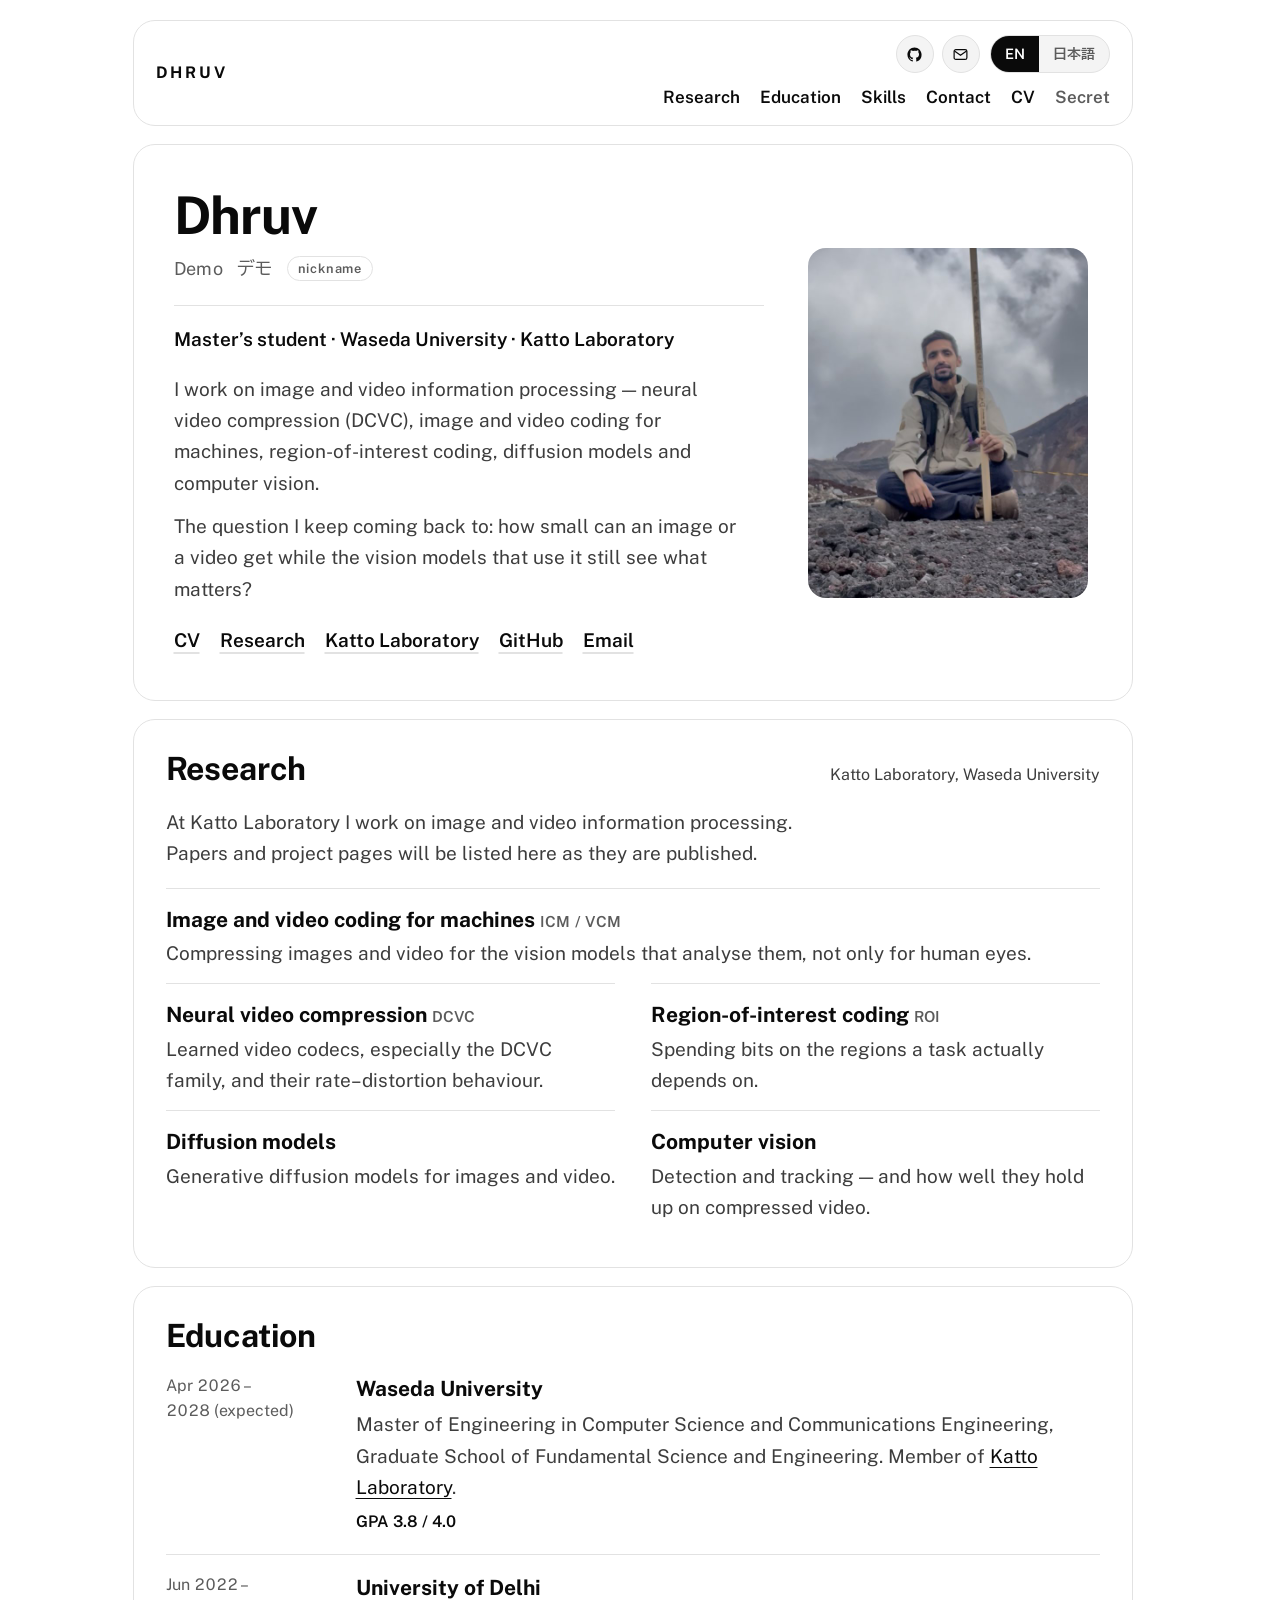
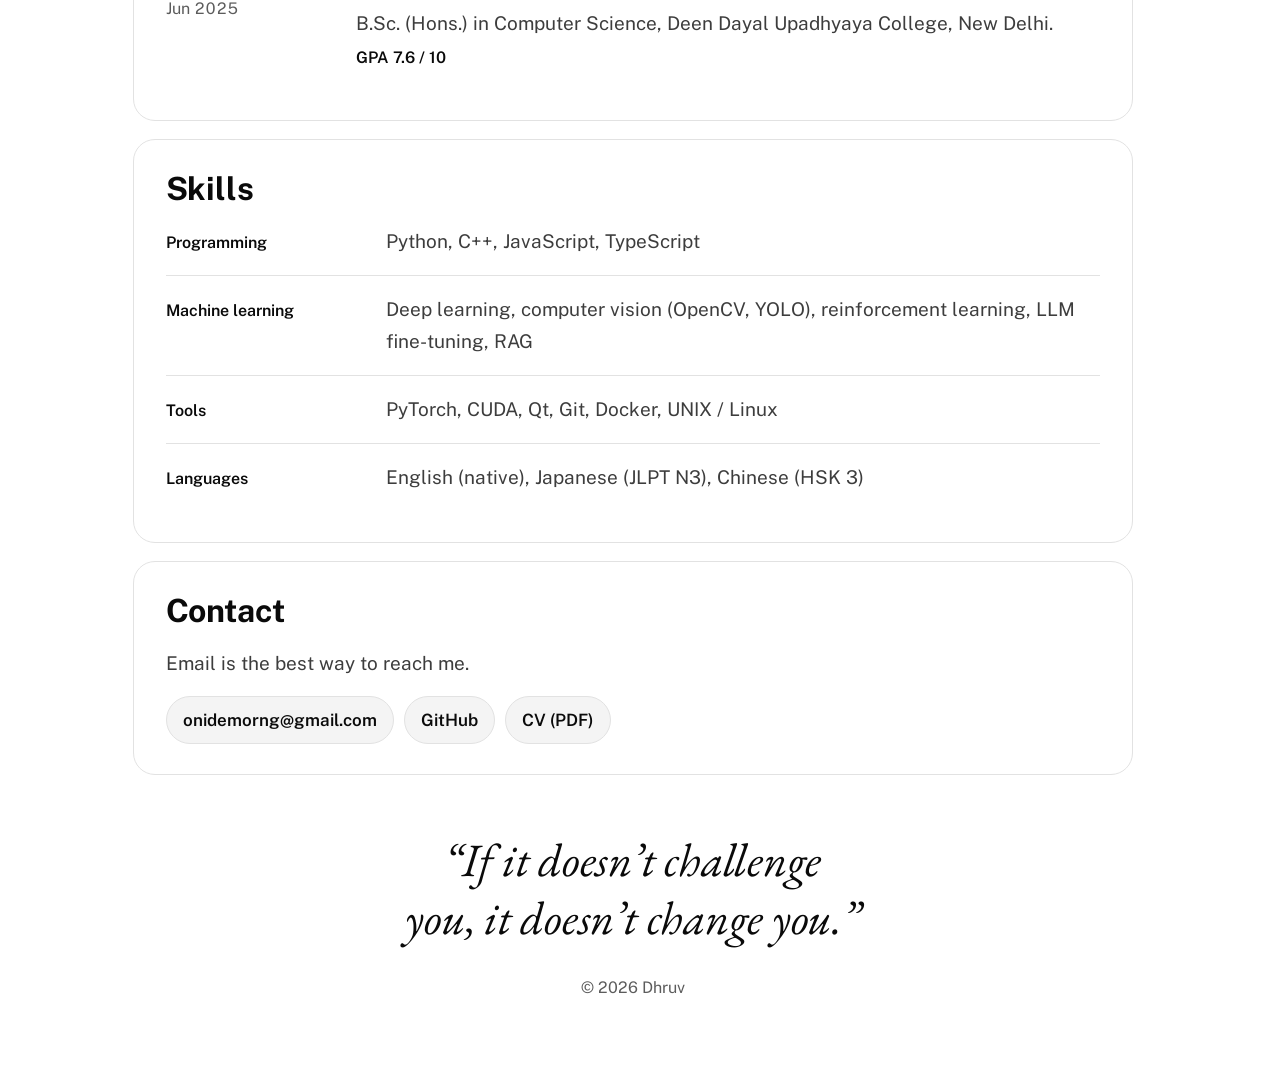
==== commit 46c2d117: "homepage" ====
--- a/index.html
+++ b/index.html
@@ -3,8 +3,8 @@
 <head>
   <meta charset="UTF-8" />
   <meta name="viewport" content="width=device-width, initial-scale=1, viewport-fit=cover" />
-  <title>Dhruv Dabas</title>
-  <meta name="description" content="Dhruv Dabas (ドルブ) — master's student at Waseda University, Katto Laboratory. Image and video coding for machines, neural video compression (DCVC), ROI coding, diffusion models and computer vision." />
+  <title>Dhruv (Demo)</title>
+  <meta name="description" content="Dhruv (nickname Demo, デモ) — master's student at Waseda University, Katto Laboratory. Image and video coding for machines, neural video compression (DCVC), ROI coding, diffusion models and computer vision." />
   <meta name="theme-color" content="#3b3b3b" />
   <meta name="color-scheme" content="dark" />
   <link rel="alternate" hreflang="en" href="https://demohatesrng1.github.io/demohatesrng1/" />
@@ -13,8 +13,8 @@
   <link rel="icon" href="favicon.svg" type="image/svg+xml" />
   <link rel="preconnect" href="https://fonts.googleapis.com" />
   <link rel="preconnect" href="https://fonts.gstatic.com" crossorigin />
-  <!-- only downloaded where Yu Mincho / Hiragino Mincho aren't installed -->
-  <link href="https://fonts.googleapis.com/css2?family=BIZ+UDPMincho:wght@400;700&display=swap" rel="stylesheet" />
+  <link href="https://fonts.googleapis.com/css2?family=Public+Sans:wght@400;600;700&family=EB+Garamond:ital@1&display=swap" rel="stylesheet" />
+  <link href="https://fonts.googleapis.com/css2?family=BIZ+UDPGothic&text=%E3%83%87%E3%83%A2&display=swap" rel="stylesheet" />
   <link rel="stylesheet" href="styles.css" />
 </head>
 <body>
@@ -23,7 +23,7 @@
   <div class="page-shell">
     <header class="topbar enter" style="--i:0">
       <div class="topbar__identity">
-        <p class="topbar__name"><a href="./">Dhruv Dabas</a></p>
+        <p class="topbar__name"><a href="./">Dhruv</a></p>
       </div>
 
       <div class="topbar__right">
@@ -45,7 +45,6 @@
         <nav class="topbar__nav" aria-label="Primary">
           <a href="#research">Research</a>
           <a href="#education">Education</a>
-          <a href="#projects">Projects</a>
           <a href="#skills">Skills</a>
           <a href="#contact">Contact</a>
           <a href="cv.html">CV</a>
@@ -57,7 +56,8 @@
     <main id="main">
       <section class="hero hero--home enter" id="about" style="--i:1" aria-label="About">
         <div class="hero__text">
-          <h1 class="hero__name">Dhruv Dabas<span class="hero__kana" lang="ja">ドルブ・ダバス</span></h1>
+          <h1 class="hero__name">Dhruv</h1>
+          <p class="hero__aka"><span>Demo</span><span lang="ja">デモ</span><span class="hero__aka-label">nickname</span></p>
           <p class="hero__role">Master’s student · Waseda University · Katto Laboratory</p>
           <p class="hero__lead">
             I work on image and video information processing — neural video compression (DCVC),
@@ -77,8 +77,7 @@
           </div>
         </div>
         <figure class="hero__portrait">
-          <img src="assets/portrait.jpg" alt="Dhruv Dabas sitting on the gravel near the summit of Mt Fuji, holding a walking stick" width="640" height="800" />
-          <figcaption>Mt Fuji</figcaption>
+          <img src="assets/portrait.jpg" alt="Dhruv sitting on volcanic gravel under a cloudy sky, holding a walking stick" width="640" height="800" />
         </figure>
       </section>
 
@@ -119,7 +118,7 @@
             <p class="row__meta">2026</p>
             <div class="row__body">
               <h3><a href="LINK">Title of the work</a></h3>
-              <p><strong>Dhruv Dabas</strong>, Co-author, Jiro Katto</p>
+              <p><strong>Dhruv</strong>, Co-author, Jiro Katto</p>
               <p><em>Venue 2027</em> · <span class="status">Under review</span></p>
               <p class="row__sub">One-sentence summary.</p>
             </div>
@@ -156,60 +155,6 @@
         </div>
       </section>
 
-      <section class="card enter" id="projects" style="--i:4">
-        <div class="section-heading">
-          <h2>Projects</h2>
-        </div>
-        <div class="projects-grid">
-          <article class="project-card">
-            <p class="project-card__meta">Voice assistant · C++ / Qt6 · macOS</p>
-            <h3>Mimi</h3>
-            <p>
-              A privacy-first Japanese voice assistant that runs entirely on a Mac. Speech
-              recognition, a local LLM and speech synthesis all stay on the device — nothing is
-              sent to the cloud.
-            </p>
-            <p>
-              I rewrote the Python prototype in C++/Qt6 so Whisper could run on the Metal GPU, and
-              built an always-listening audio path around a lock-free ring buffer fed from the
-              CoreAudio real-time thread, with voice-activity detection, wake-word spotting and
-              transcription running in parallel.
-            </p>
-            <p class="project-card__figures">
-              <span>~17.6K<small>lines of C++</small></span>
-              <span>13–15×<small>real-time</small></span>
-              <span>12+<small>voice actions</small></span>
-            </p>
-          </article>
-
-          <article class="project-card">
-            <p class="project-card__meta">Neural video codecs · CUDA · PyTorch</p>
-            <h3>Neural video compression, measured downstream</h3>
-            <p>
-              Deployed and benchmarked DCVC-RT, a CVPR 2025 real-time neural video codec, on a
-              CUDA server — building its custom C++/CUDA extensions and evaluating rate–distortion
-              at four quantization levels on 4K and lower-resolution video.
-            </p>
-            <p>
-              I then ran YOLOv8 multi-object tracking on the decoded frames to measure how far video
-              can be compressed before downstream computer vision starts to break.
-            </p>
-            <p class="project-card__figures">
-              <span>38–53&nbsp;dB<small>PSNR</small></span>
-              <span>0.0008–0.011<small>bpp</small></span>
-              <span>4K<small>max resolution</small></span>
-            </p>
-          </article>
-
-          <article class="project-card project-card--wide">
-            <p class="project-card__meta">Game · C++</p>
-            <h3>Poker</h3>
-            <p>The game of poker, built from scratch in C++.</p>
-            <a class="project-card__link" href="https://github.com/demohatesrng1/Poker" target="_blank" rel="noreferrer">Repository</a>
-          </article>
-        </div>
-      </section>
-
       <section class="card enter" id="skills" style="--i:5">
         <div class="section-heading">
           <h2>Skills</h2>
@@ -249,9 +194,12 @@
       </section>
     </main>
 
+    <section class="motto" aria-label="Motto">
+      <p>If it doesn’t challenge you, it doesn’t change you.</p>
+    </section>
+
     <footer class="footer">
-      <p>© 2026 Dhruv Dabas</p>
-      <p>If it doesn’t challenge you, it doesn’t change you.</p>
+      <p>© 2026 Dhruv</p>
     </footer>
   </div>
 </body>
--- a/styles.css
+++ b/styles.css
@@ -1,26 +1,43 @@
 /* =========================================================
-   Dhruv Dabas — portfolio
-   Mincho serif throughout, soft charcoal paper, rounded cards,
-   date-left rows, portrait hero.
+   Dhruv (Demo) — portfolio
+   Black and white only. Public Sans + BIZ UDPGothic for reading,
+   EB Garamond italic for the closing motto.
    ========================================================= */
 
 :root {
-  --bg: #3b3b3b;
-  --paper: rgba(58, 58, 58, 0.94);
-  --paper-2: rgba(72, 72, 72, 0.94);
-  --ink: #f5f5f5;
-  --soft-ink: #dddddd;
-  --dim-ink: #b9b9b9;
-  --line: rgba(255, 255, 255, 0.18);
-  --line-soft: rgba(255, 255, 255, 0.08);
-  --chip: rgba(255, 255, 255, 0.08);
-  --chip-hover: rgba(255, 255, 255, 0.14);
-  --secret: #f6a5c0;
-  --shadow: 0 18px 50px rgba(0, 0, 0, 0.28);
-  --radius: 28px;
-  --serif: "Yu Mincho", "YuMincho", "Hiragino Mincho ProN", "BIZ UDPMincho", serif;
-
-  color-scheme: dark;
+  --bg: #ffffff;
+  --card: #ffffff;
+  --ink: #0a0a0a;
+  --ink-2: #3d3d3d;      /* secondary text — 11:1 on white */
+  --ink-3: #5c5c5c;      /* dates, notes — 6.9:1 on white */
+  --line: #e2e2e2;
+  --line-strong: #0a0a0a;
+  --chip: #f4f4f4;
+  --chip-active: #0a0a0a;
+  --chip-active-ink: #ffffff;
+  --secret: #c2185b;
+  --radius: 22px;
+
+  --sans: "Public Sans", "BIZ UDPGothic", "Hiragino Sans", "Yu Gothic", system-ui, sans-serif;
+  --quote: "EB Garamond", "Iowan Old Style", Georgia, serif;
+
+  color-scheme: light dark;
+}
+
+@media (prefers-color-scheme: dark) {
+  :root {
+    --bg: #000000;
+    --card: #0b0b0b;
+    --ink: #f7f7f7;
+    --ink-2: #cfcfcf;    /* 13:1 on black */
+    --ink-3: #a6a6a6;    /* 8.9:1 on black */
+    --line: #262626;
+    --line-strong: #f7f7f7;
+    --chip: #141414;
+    --chip-active: #f7f7f7;
+    --chip-active-ink: #000000;
+    --secret: #f48fb1;
+  }
 }
 
 * { box-sizing: border-box; }
@@ -37,43 +54,31 @@
 body {
   margin: 0;
   min-height: 100vh;
-  color: var(--ink);
-  background-color: var(--bg);
-  background-image:
-    radial-gradient(circle at top left, rgba(255, 255, 255, 0.08), transparent 26%),
-    radial-gradient(circle at 85% 15%, rgba(255, 255, 255, 0.05), transparent 18%),
-    linear-gradient(180deg, #4a4a4a 0%, var(--bg) 100%);
-  background-attachment: fixed;
-  font-family: var(--serif);
-  font-size: 1rem;
-  line-height: 1.8;
+  background: var(--bg);
+  color: var(--ink);
+  font-family: var(--sans);
+  font-size: 1.1875rem;          /* 19px */
+  line-height: 1.65;
   -webkit-font-smoothing: antialiased;
   overflow-wrap: break-word;
 }
 
-html[lang="ja"] body { line-height: 1.9; }
+html[lang="ja"] body {
+  font-size: 1.125rem;           /* 18px */
+  line-height: 1.85;
+  letter-spacing: 0.02em;
+  line-break: strict;
+}
 
 a { color: inherit; }
 img { max-width: 100%; height: auto; }
 
-::selection { background: rgba(255, 255, 255, 0.22); }
+::selection { background: var(--ink); color: var(--bg); }
 
 :focus-visible {
   outline: 2px solid var(--ink);
   outline-offset: 3px;
   border-radius: 6px;
-}
-
-.sr-only {
-  position: absolute;
-  width: 1px;
-  height: 1px;
-  padding: 0;
-  margin: -1px;
-  overflow: hidden;
-  clip: rect(0, 0, 0, 0);
-  white-space: nowrap;
-  border: 0;
 }
 
 .skip {
@@ -82,28 +87,27 @@
   top: -60px;
   padding: 8px 14px;
   border-radius: 999px;
-  background: var(--paper);
-  border: 1px solid var(--line);
+  background: var(--bg);
+  border: 1px solid var(--line-strong);
   text-decoration: none;
   z-index: 10;
 }
 .skip:focus { top: 16px; }
 
 .page-shell {
-  width: min(980px, calc(100% - 32px));
+  width: min(1000px, calc(100% - 32px));
   margin: 0 auto;
-  padding: 22px 0 56px;
-}
-
-/* ---------- card chrome: one hairline, no inner keyline ---------- */
+  padding: 20px 0 64px;
+}
+
+/* ---------- card chrome ---------- */
 .topbar,
 .hero,
 .card {
   position: relative;
-  border: 1px solid var(--line-soft);
+  border: 1px solid var(--line);
   border-radius: var(--radius);
-  background: var(--paper);
-  box-shadow: var(--shadow);
+  background: var(--card);
 }
 
 /* ---------- top bar ---------- */
@@ -112,40 +116,35 @@
   align-items: center;
   justify-content: space-between;
   gap: 16px;
-  padding: 16px 20px;
+  padding: 14px 22px;
   margin-bottom: 18px;
 }
 
-.topbar__identity {
-  display: flex;
-  align-items: center;
-  gap: 16px;
-  min-width: 0;
-}
+.topbar__identity { min-width: 0; }
 
 .topbar__name {
   margin: 0;
-  font-size: 0.95rem;
-  letter-spacing: 0.16em;
+  font-size: 1rem;
+  font-weight: 700;
+  letter-spacing: 0.18em;
   text-transform: uppercase;
-  line-height: 1.5;
+  line-height: 1.4;
 }
 
 .topbar__name a { text-decoration: none; }
 
 .topbar__kana {
   display: block;
-  margin-top: 2px;
-  font-size: 0.82rem;
-  letter-spacing: 0.3em;
+  font-size: 0.85rem;
+  font-weight: 400;
+  letter-spacing: 0.2em;
   text-transform: none;
-  color: var(--dim-ink);
+  color: var(--ink-3);
 }
 
 .topbar__right {
   display: flex;
   flex-direction: column;
-  justify-content: center;
   align-items: flex-end;
   gap: 10px;
 }
@@ -158,86 +157,75 @@
   gap: 10px;
 }
 
-.topbar__links {
-  display: flex;
-  gap: 10px;
-}
+.topbar__links { display: flex; gap: 8px; }
 
 .topbar__links a {
   display: inline-grid;
   place-items: center;
-  width: 36px;
-  height: 36px;
-  color: var(--ink);
-  text-decoration: none;
+  width: 38px;
+  height: 38px;
+  color: var(--ink);
   border: 1px solid var(--line);
   border-radius: 999px;
   background: var(--chip);
 }
 
-.topbar__icon { width: 16px; height: 16px; }
-
-/* language switch: two halves of one pill */
+.topbar__icon { width: 17px; height: 17px; }
+
+/* language switch: two halves of one pill, current half filled */
 .lang {
   display: inline-flex;
-  align-items: stretch;
-  height: 36px;
+  height: 38px;
   border: 1px solid var(--line);
   border-radius: 999px;
   background: var(--chip);
   overflow: hidden;
-  font-size: 0.85rem;
-  letter-spacing: 0.06em;
+  font-size: 0.9rem;
+  font-weight: 600;
 }
 
 .lang a {
   display: inline-flex;
   align-items: center;
-  padding: 0 13px;
-  color: var(--dim-ink);
+  padding: 0 14px;
+  color: var(--ink-3);
   text-decoration: none;
 }
 
-.lang a + a { border-left: 1px solid var(--line); }
-
 .lang a[aria-current="page"] {
-  color: var(--ink);
-  background: var(--chip-hover);
+  color: var(--chip-active-ink);
+  background: var(--chip-active);
 }
 
 .topbar__nav {
   display: flex;
   flex-wrap: wrap;
   justify-content: flex-end;
-  gap: 4px 16px;
+  gap: 4px 20px;
 }
 
 .topbar__nav a {
   color: var(--ink);
   text-decoration: none;
-  font-size: 0.92rem;
-  text-underline-offset: 0.3em;
-}
-
-.topbar__nav a[aria-current="page"] { text-decoration: underline; }
-
-.topbar__nav .nav-secret { color: var(--dim-ink); }
+  font-size: 1.0625rem;
+  font-weight: 600;
+  text-underline-offset: 0.32em;
+  text-decoration-thickness: 2px;
+}
+
+.topbar__nav .nav-secret { color: var(--ink-3); }
 
 @media (hover: hover) {
   .topbar__links a,
   .lang a,
   .hero__links a,
-  .project-card__link {
-    transition: transform 180ms ease, background 180ms ease, color 180ms ease;
+  .topbar__nav .nav-secret {
+    transition: background 160ms ease, color 160ms ease, border-color 160ms ease;
   }
   .topbar__links a:hover,
-  .hero__links a:hover {
-    transform: translateY(-2px);
-    background: var(--chip-hover);
-  }
+  .hero__links a:hover { border-color: var(--line-strong); }
   .lang a:not([aria-current="page"]):hover { color: var(--ink); }
   .topbar__nav a:hover { text-decoration: underline; }
-  .topbar__nav .nav-secret { transition: color 180ms ease; }
   .topbar__nav .nav-secret:hover { color: var(--secret); }
 }
 
@@ -247,96 +235,97 @@
   gap: 18px;
 }
 
-.hero { padding: 28px 24px; }
-
-/* home hero: words left, portrait right */
+.hero { padding: 28px 26px; }
+
 .hero--home {
   display: grid;
-  grid-template-columns: minmax(0, 1fr) 264px;
-  gap: 40px;
+  grid-template-columns: minmax(0, 1fr) 280px;
+  gap: 44px;
   align-items: center;
-  padding: 40px 40px 40px 36px;
+  padding: 44px 44px 44px 40px;
 }
 
 .hero__name {
   margin: 0;
-  font-size: clamp(2.1rem, 1.6rem + 1.6vw, 2.75rem);
-  font-weight: 600;
-  line-height: 1.15;
-  letter-spacing: 0.03em;
-}
-
-.hero__kana {
-  display: block;
-  margin-top: 8px;
-  font-size: 0.95rem;
+  font-size: 3.25rem;            /* 52px */
+  font-weight: 700;
+  line-height: 1.05;
+  letter-spacing: -0.01em;
+}
+
+.hero__aka {
+  display: flex;
+  flex-wrap: wrap;
+  gap: 4px 14px;
+  margin-top: 10px;
+  font-size: 1.125rem;
   font-weight: 400;
-  letter-spacing: 0.32em;
-  color: var(--dim-ink);
+  letter-spacing: 0.02em;
+  color: var(--ink-3);
+}
+
+.hero__aka-label {
+  align-self: center;
+  padding: 1px 10px;
+  border: 1px solid var(--line);
+  border-radius: 999px;
+  font-size: 0.8rem;
+  font-weight: 600;
+  letter-spacing: 0.06em;
+  color: var(--ink-3);
 }
 
 .hero__role {
-  margin: 18px 0 20px;
-  padding-top: 16px;
-  border-top: 1px solid var(--line-soft);
-  font-size: 0.95rem;
-  letter-spacing: 0.04em;
-  color: var(--ink);
-}
-
-.hero__portrait {
-  margin: 0;
-}
+  margin: 22px 0 18px;
+  padding-top: 18px;
+  border-top: 1px solid var(--line);
+  font-size: 1.1875rem;
+  font-weight: 600;
+  color: var(--ink);
+}
+
+.hero__lead {
+  max-width: 36rem;
+  margin: 0;
+  color: var(--ink-2);
+}
+
+.hero__lead + .hero__lead { margin-top: 12px; }
+
+.hero__meta-links {
+  display: flex;
+  flex-wrap: wrap;
+  gap: 6px 20px;
+  margin-top: 20px;
+}
+
+.hero__meta-links a {
+  color: var(--ink);
+  font-weight: 600;
+  text-decoration: underline;
+  text-decoration-color: var(--line);
+  text-decoration-thickness: 2px;
+  text-underline-offset: 0.28em;
+}
+
+@media (hover: hover) {
+  .hero__meta-links a { transition: text-decoration-color 160ms ease; }
+  .hero__meta-links a:hover { text-decoration-color: currentColor; }
+}
+
+.hero__portrait { margin: 0; }
 
 .hero__portrait img {
   display: block;
   width: 100%;
   aspect-ratio: 4 / 5;
   object-fit: cover;
-  border-radius: 22px;
-  border: 1px solid var(--line);
-  box-shadow: 0 14px 34px rgba(0, 0, 0, 0.32);
-}
-
-.hero__portrait figcaption {
-  margin-top: 8px;
-  font-size: 0.8rem;
-  letter-spacing: 0.04em;
-  color: var(--dim-ink);
-  text-align: right;
-}
-
-.hero__lead {
-  max-width: 36rem;
-  margin: 0;
-  color: var(--soft-ink);
-  font-size: 1.02rem;
-}
-
-.hero__lead + .hero__lead { margin-top: 10px; }
-
-.hero__meta-links {
-  display: flex;
-  flex-wrap: wrap;
-  gap: 6px 18px;
-  margin-top: 14px;
-}
-
-.hero__meta-links a {
-  color: var(--soft-ink);
-  font-size: 0.92rem;
-  text-decoration: underline;
-  text-decoration-color: var(--line);
-  text-underline-offset: 0.18em;
-}
-
-@media (hover: hover) {
-  .hero__meta-links a:hover { color: var(--ink); text-decoration-color: currentColor; }
+  border-radius: 18px;
 }
 
 /* ---------- sections ---------- */
 .card {
-  padding: 22px 20px;
+  padding: 30px 32px;
   scroll-margin-top: 18px;
 }
 
@@ -345,25 +334,26 @@
   align-items: baseline;
   justify-content: space-between;
   gap: 12px;
-  margin-bottom: 16px;
+  margin-bottom: 18px;
 }
 
 .section-heading h2 {
   margin: 0;
-  font-size: 1.7rem;
-  font-weight: 600;
-  line-height: 1.3;
+  font-size: 2rem;               /* 32px */
+  font-weight: 700;
+  line-height: 1.2;
+  letter-spacing: -0.005em;
 }
 
 .section-heading__note {
   margin: 0;
-  font-size: 0.85rem;
-  color: var(--dim-ink);
+  font-size: 1rem;
+  color: var(--ink-3);
 }
 
 .card p {
   margin: 0;
-  color: var(--soft-ink);
+  color: var(--ink-2);
 }
 
 .card p + p { margin-top: 6px; }
@@ -371,25 +361,54 @@
 .card a {
   color: var(--ink);
   text-decoration: underline;
-  text-underline-offset: 0.15em;
-}
-
-.intro {
-  max-width: 44rem;
-  margin-bottom: 4px !important;
-}
-
-/* date-left rows, shared by education / research / skills */
-.rows {
+  text-decoration-thickness: 1px;
+  text-underline-offset: 0.2em;
+}
+
+.intro { max-width: 40rem; }
+
+.status {
+  font-size: 0.95rem;
+  font-weight: 600;
+  letter-spacing: 0.02em;
+  color: var(--ink-3);
+}
+
+/* research areas: two-up list, lead item full width */
+.areas {
   display: grid;
-  gap: 14px;
-}
+  grid-template-columns: repeat(2, minmax(0, 1fr));
+  gap: 0 36px;
+  margin-top: 18px;
+}
+
+.area {
+  padding: 16px 0 14px;
+  border-top: 1px solid var(--line);
+}
+
+.area--lead { grid-column: 1 / -1; }
+
+.area h3 {
+  margin: 0;
+  font-size: 1.3125rem;          /* 21px */
+  font-weight: 700;
+  line-height: 1.4;
+  color: var(--ink);
+}
+
+.area p { margin-top: 4px !important; }
+
+.rows--papers:not(:has(.row)) { display: none; }
+
+/* date-left rows: education, skills, future papers */
+.rows { display: grid; }
 
 .row {
   display: grid;
-  grid-template-columns: 150px minmax(0, 1fr);
-  gap: 16px;
-  padding: 16px 0;
+  grid-template-columns: 170px minmax(0, 1fr);
+  gap: 20px;
+  padding: 18px 0;
   border-top: 1px solid var(--line);
   align-items: start;
 }
@@ -399,182 +418,118 @@
   padding-top: 0;
 }
 
-.rows--after-intro .row:first-child {
-  border-top: 1px solid var(--line);
-  padding-top: 16px;
-  margin-top: 6px;
-}
-
 .row__meta {
   margin: 0;
-  font-size: 0.85rem;
-  line-height: 1.5;
-  letter-spacing: 0.08em;
-  color: var(--soft-ink) !important;
+  font-size: 1rem;
+  line-height: 1.55;
+  color: var(--ink-3) !important;
   font-variant-numeric: tabular-nums;
 }
 
 .row__body h3 {
   margin: 0;
-  font-size: 1.05rem;
-  font-weight: 500;
-  line-height: 1.5;
+  font-size: 1.3125rem;
+  font-weight: 700;
+  line-height: 1.4;
   color: var(--ink);
 }
 
 .row__body p { margin-top: 6px; }
 
 .row__sub {
-  font-size: 0.92rem;
-  color: var(--dim-ink) !important;
-}
-
-.row--skills { grid-template-columns: 190px minmax(0, 1fr); align-items: center; }
-.row--skills .row__meta { letter-spacing: 0.02em; }
-.row--skills .row__body p { margin: 0; color: var(--ink); }
-
-.status {
-  font-size: 0.85rem;
-  color: var(--dim-ink);
-  letter-spacing: 0.04em;
-}
-
-/* projects: two-up cards inside the section card */
-.projects-grid {
-  display: grid;
-  grid-template-columns: repeat(2, minmax(0, 1fr));
-  gap: 14px;
-}
-
-.project-card {
-  display: flex;
-  flex-direction: column;
-  padding: 18px;
-  border: 1px solid var(--line);
-  border-radius: 22px;
-  background: var(--paper-2);
-}
-
-.project-card--wide { grid-column: 1 / -1; }
-
-.project-card__meta {
-  margin: 0 0 6px !important;
-  font-size: 0.85rem;
-  color: var(--dim-ink) !important;
-  letter-spacing: 0.04em;
-}
-
-.project-card h3 {
-  margin: 0;
-  font-size: 1.05rem;
-  font-weight: 500;
-  line-height: 1.5;
-}
-
-.project-card p { margin-top: 8px; }
-
-.project-card__figures {
+  font-size: 1rem;
+  font-weight: 600;
+  color: var(--ink) !important;
+}
+
+.row--skills { grid-template-columns: 200px minmax(0, 1fr); align-items: baseline; }
+.row--skills .row__meta { font-weight: 600; color: var(--ink) !important; }
+.row--skills .row__body p { margin: 0; }
+
+/* contact */
+.contact-line { margin-top: 16px; }
+
+.hero__links {
   display: flex;
   flex-wrap: wrap;
-  gap: 4px 18px;
-  margin-top: 12px !important;
-  font-size: 0.9rem;
-  color: var(--ink) !important;
-  font-variant-numeric: tabular-nums;
-}
-
-.project-card__figures span { white-space: nowrap; }
-.project-card__figures small { color: var(--dim-ink); font-size: 0.85em; margin-left: 4px; }
-
-.project-card__link {
-  align-self: flex-start;
-  margin-top: 12px;
-  color: var(--ink);
-  text-decoration: none !important;
-  border-bottom: 1px solid var(--line);
-}
-
-@media (hover: hover) {
-  .project-card__link:hover { border-bottom-color: var(--ink); }
-}
-
-/* contact */
-.contact-line {
-  display: flex;
-  flex-wrap: wrap;
-  align-items: center;
-  gap: 10px 14px;
-  margin-top: 14px;
-}
-
-.hero__links {
-  display: flex;
-  flex-wrap: wrap;
-  gap: 12px;
+  gap: 10px;
 }
 
 .hero__links a {
   display: inline-flex;
   align-items: center;
-  gap: 8px;
-  padding: 8px 14px;
-  color: var(--ink);
-  text-decoration: none;
+  padding: 9px 16px;
+  color: var(--ink);
+  text-decoration: none !important;
   border: 1px solid var(--line);
   border-radius: 999px;
   background: var(--chip);
-  font-size: 0.95rem;
-}
+  font-weight: 600;
+  font-size: 1.0625rem;
+}
+
+/* ---------- closing motto ---------- */
+.motto {
+  margin: 56px auto 0;
+  max-width: 820px;
+  padding: 0 16px;
+  text-align: center;
+}
+
+.motto p {
+  margin: 0;
+  font-family: var(--quote);
+  font-style: italic;
+  font-weight: 400;
+  font-size: clamp(1.9rem, 1.3rem + 2.4vw, 2.9rem);
+  line-height: 1.25;
+  letter-spacing: -0.005em;
+  color: var(--ink);
+  text-wrap: balance;
+}
+
+.motto p::before { content: "“"; }
+.motto p::after { content: "”"; }
 
 /* ---------- footer ---------- */
 .footer {
   display: flex;
-  flex-wrap: wrap;
-  justify-content: space-between;
-  gap: 8px 16px;
-  margin-top: 22px;
-  padding: 0 8px;
-  font-size: 0.85rem;
-  color: var(--dim-ink);
+  justify-content: center;
+  margin-top: 28px;
+  font-size: 1rem;
+  color: var(--ink-3);
 }
 
 .footer p { margin: 0; }
 
 /* ---------- small pages (cv, 404) ---------- */
 .note-page main { align-content: start; }
-.note-page .hero { padding: 32px 26px; }
+.note-page .hero { padding: 34px 30px; }
 .note-page h1 {
   margin: 0 0 10px;
-  font-size: 1.5rem;
-  font-weight: 600;
-  line-height: 1.3;
-}
-
-.js-only { display: none; }
+  font-size: 2rem;
+  font-weight: 700;
+  line-height: 1.25;
+}
+
+.cv-later { display: none; }
 .cv-missing .cv-opening { display: none; }
-.cv-later { display: none; }
 .cv-missing .cv-later { display: block; }
 
 /* ---------- Japanese tuning ---------- */
-:lang(ja) h1,
 :lang(ja) h2,
-:lang(ja) h3 {
-  font-feature-settings: "palt";
-  letter-spacing: 0.02em;
-}
+:lang(ja) h3 { letter-spacing: 0.02em; }
 
 @supports (word-break: auto-phrase) {
   :lang(ja) h1,
   :lang(ja) h2,
-  :lang(ja) h3 { word-break: auto-phrase; }
-}
-
-html[lang="ja"] { line-break: strict; }
+  :lang(ja) h3 { word-break: auto-phrase; text-wrap: balance; }
+}
 
 ruby rt {
   font-size: 0.55em;
   letter-spacing: 0.04em;
-  color: var(--dim-ink);
+  color: var(--ink-3);
 }
 
 /* ---------- entrance ---------- */
@@ -589,9 +544,9 @@
 }
 
 /* ---------- responsive ---------- */
-@media (max-width: 720px) {
+@media (max-width: 760px) {
   .page-shell {
-    width: min(100% - 20px, 980px);
+    width: min(100% - 20px, 1000px);
     padding-top: 10px;
   }
 
@@ -608,62 +563,31 @@
   .topbar__tools,
   .topbar__nav { justify-content: flex-start; }
 
-  .hero { padding: 24px 18px 22px; }
+  .hero { padding: 24px 18px; }
 
   .hero--home {
     grid-template-columns: 1fr;
-    gap: 22px;
-    padding: 22px 18px 24px;
+    gap: 24px;
+    padding: 22px 18px 26px;
   }
 
   .hero__portrait {
     order: -1;
-    width: min(220px, 62%);
-  }
-
-  .hero__portrait figcaption { text-align: left; }
-  .card { padding: 20px 16px; }
+    width: min(240px, 66%);
+  }
+
+  .hero__name { font-size: 2.6rem; }
+
+  .card { padding: 24px 18px; }
+
+  .section-heading { flex-wrap: wrap; }
+  .section-heading h2 { font-size: 1.75rem; }
+
+  .areas { grid-template-columns: 1fr; }
 
   .row,
   .row--skills {
     grid-template-columns: 1fr;
-    gap: 6px;
-  }
-
-  .row__meta:empty { display: none; }
-
-  .projects-grid { grid-template-columns: 1fr; }
-
-  .section-heading { flex-wrap: wrap; }
-}
-
-/* research areas: compact two-up list, lead item full width */
-.areas {
-  display: grid;
-  grid-template-columns: repeat(2, minmax(0, 1fr));
-  gap: 0 32px;
-  margin-top: 14px;
-}
-
-.area {
-  padding: 14px 0 12px;
-  border-top: 1px solid var(--line);
-}
-
-.area--lead { grid-column: 1 / -1; }
-
-.area h3 {
-  margin: 0;
-  font-size: 1.05rem;
-  font-weight: 500;
-  line-height: 1.5;
-  color: var(--ink);
-}
-
-.area p { margin-top: 4px !important; }
-
-.rows--papers:not(:has(.row)) { display: none; }
-
-@media (max-width: 720px) {
-  .areas { grid-template-columns: 1fr; }
-}
+    gap: 4px;
+  }
+}
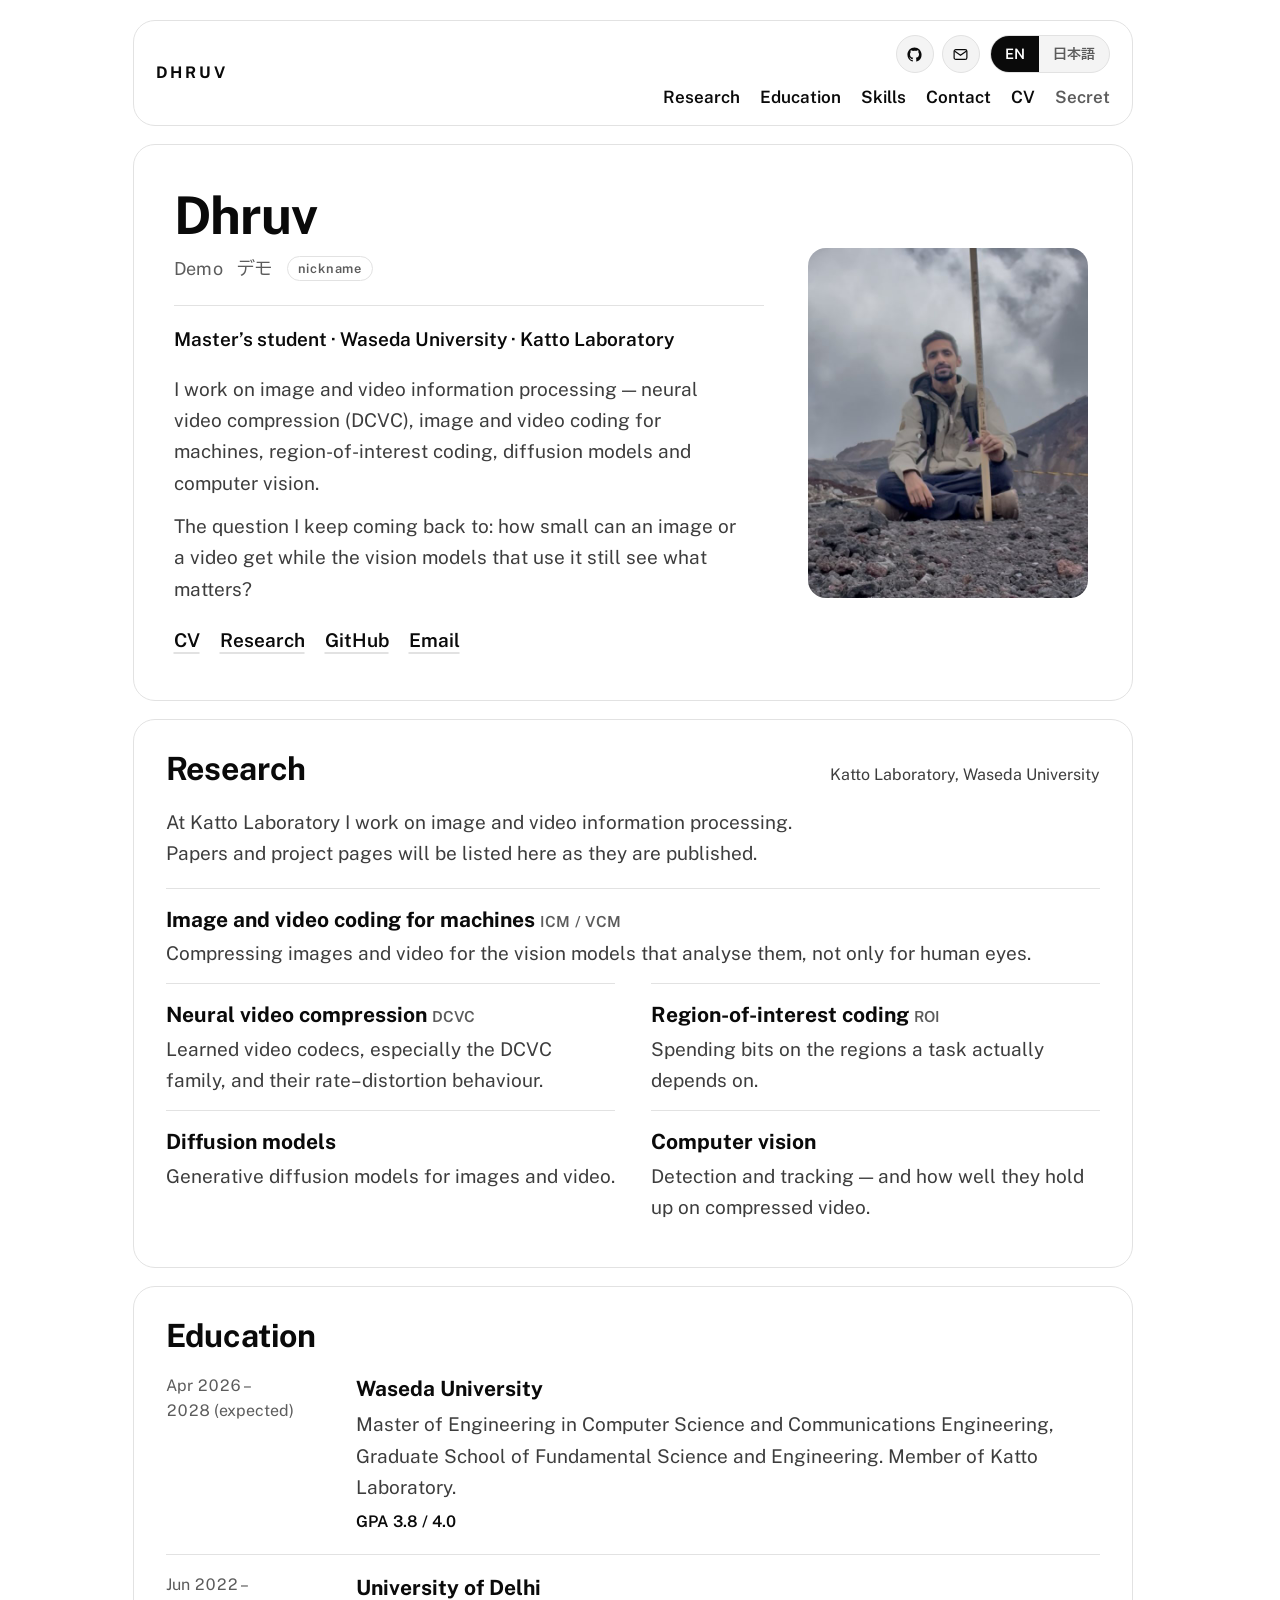
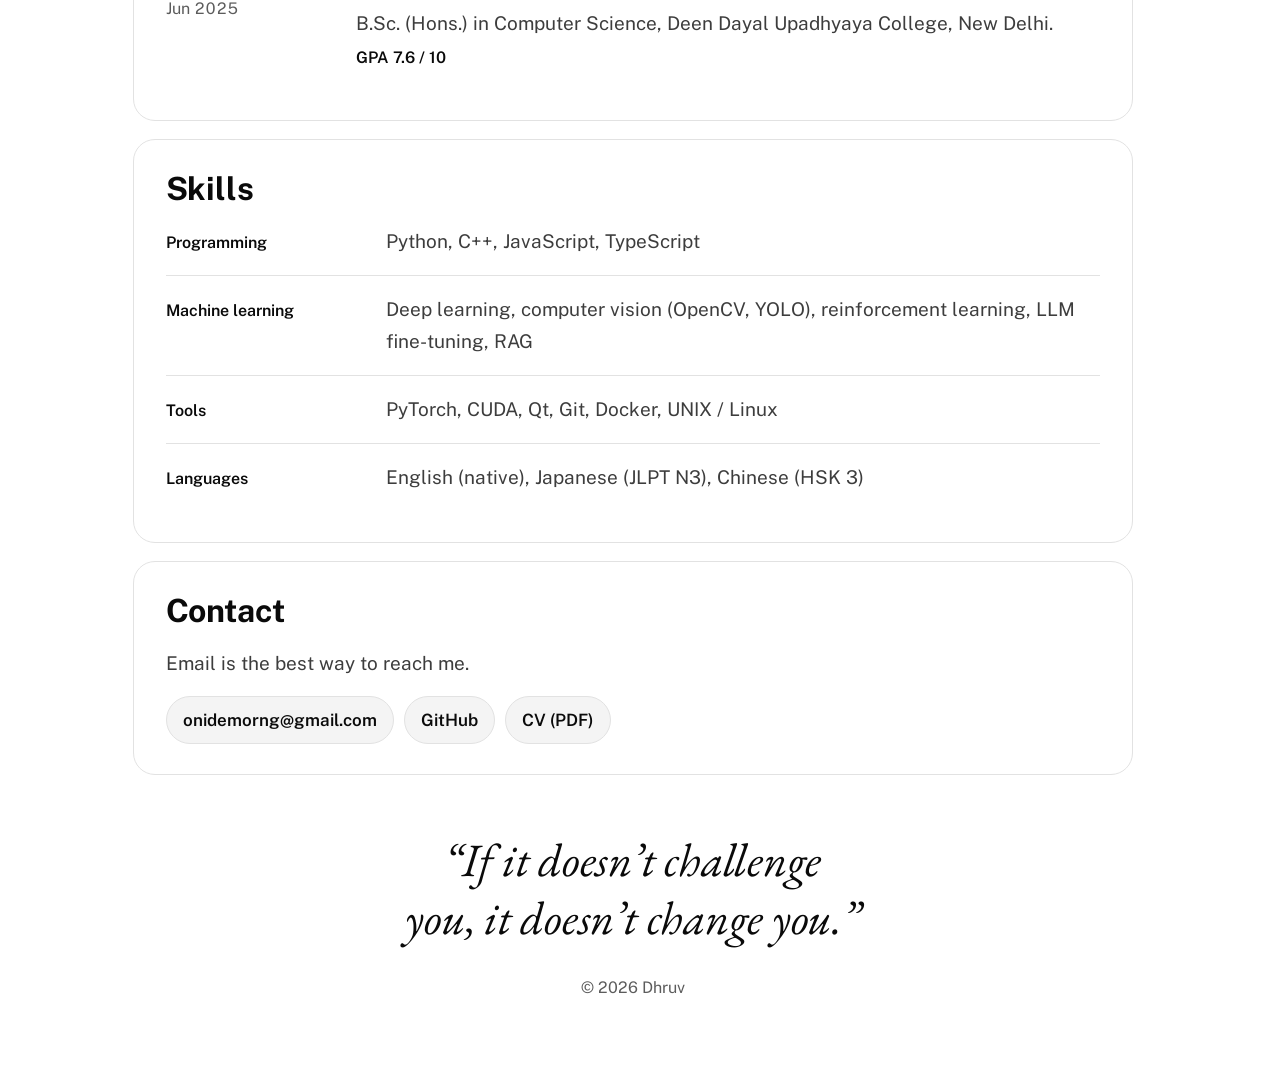
==== commit fa795951: "homepage" ====
--- a/index.html
+++ b/index.html
@@ -71,7 +71,6 @@
           <div class="hero__meta-links">
             <a href="cv.html">CV</a>
             <a href="#research">Research</a>
-            <a href="https://www.katto.comm.waseda.ac.jp/wordpress/" target="_blank" rel="noreferrer">Katto Laboratory</a>
             <a href="https://github.com/demohatesrng1" target="_blank" rel="noreferrer">GitHub</a>
             <a href="mailto:onidemorng@gmail.com">Email</a>
           </div>
@@ -139,7 +138,7 @@
               <p>
                 Master of Engineering in Computer Science and Communications Engineering,
                 Graduate School of Fundamental Science and Engineering.
-                Member of <a href="https://www.katto.comm.waseda.ac.jp/wordpress/" target="_blank" rel="noreferrer">Katto Laboratory</a>.
+                Member of Katto Laboratory.
               </p>
               <p class="row__sub">GPA 3.8 / 4.0</p>
             </div>
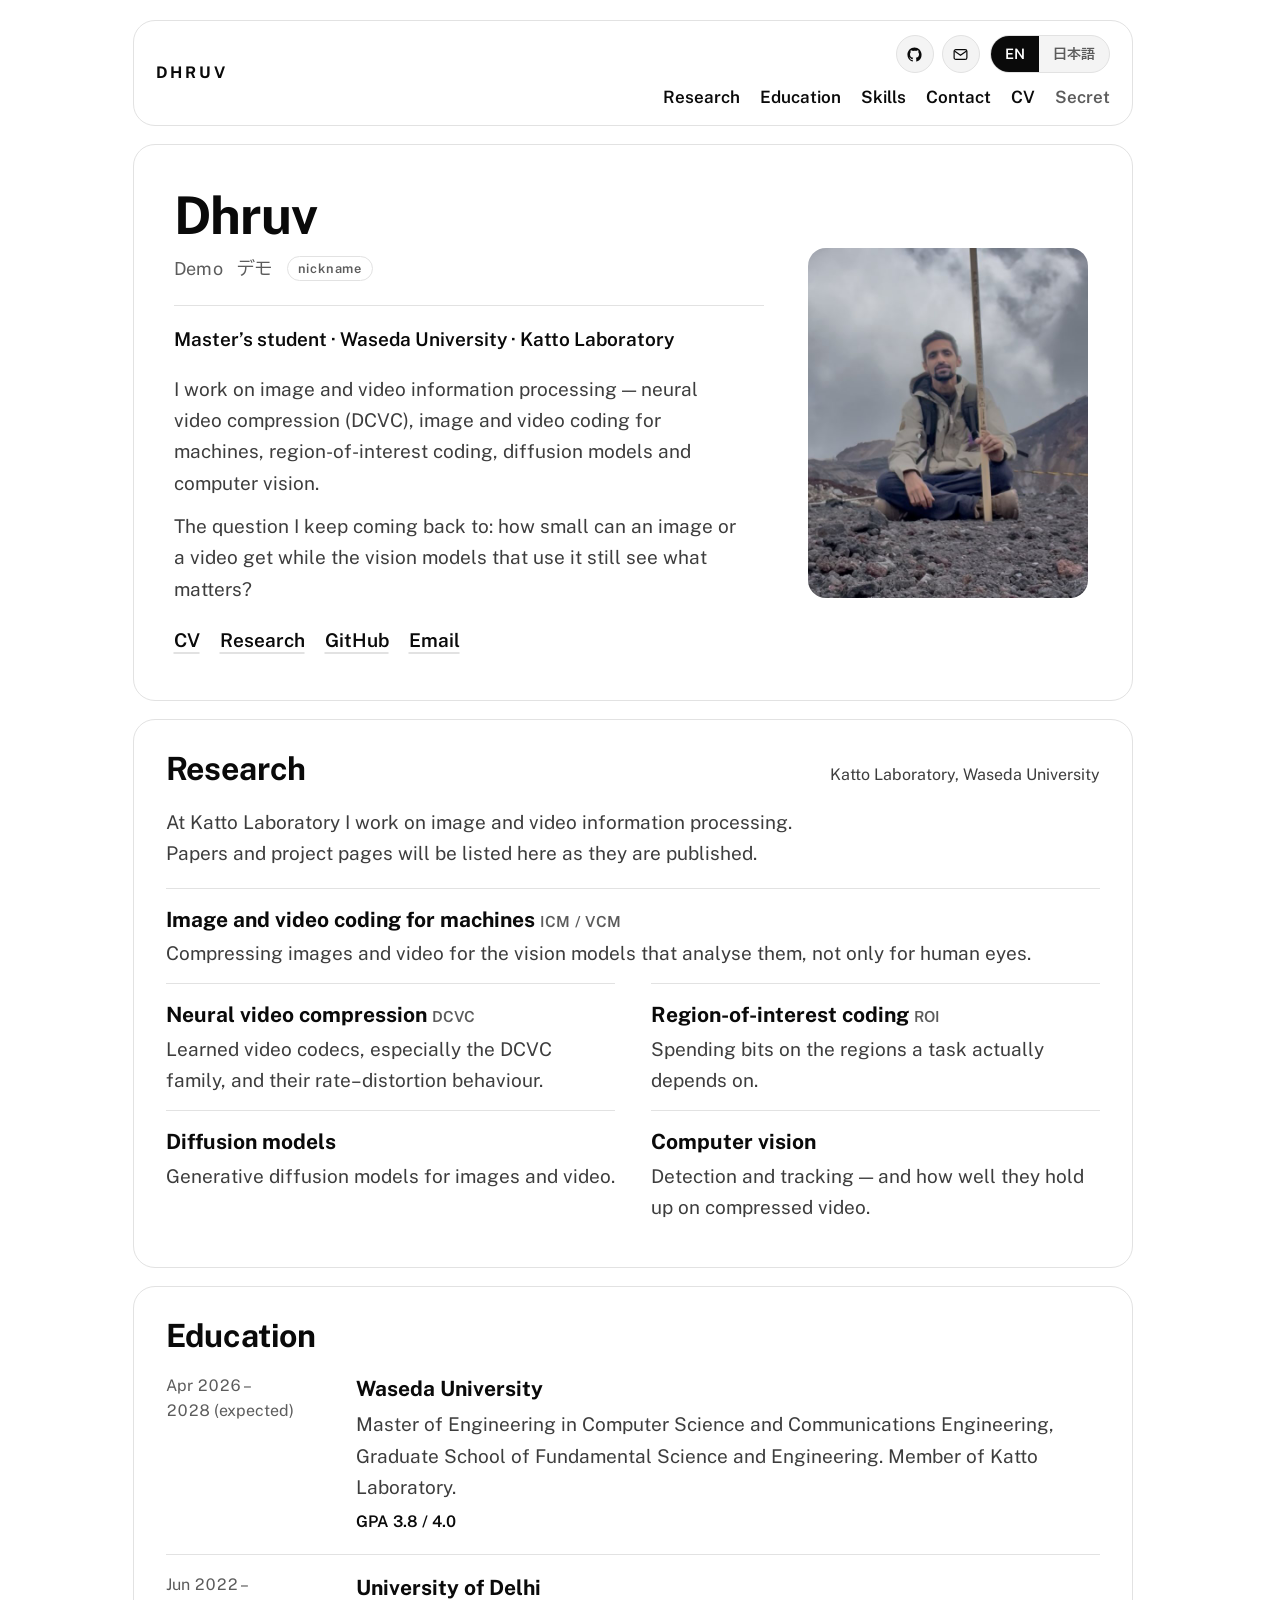
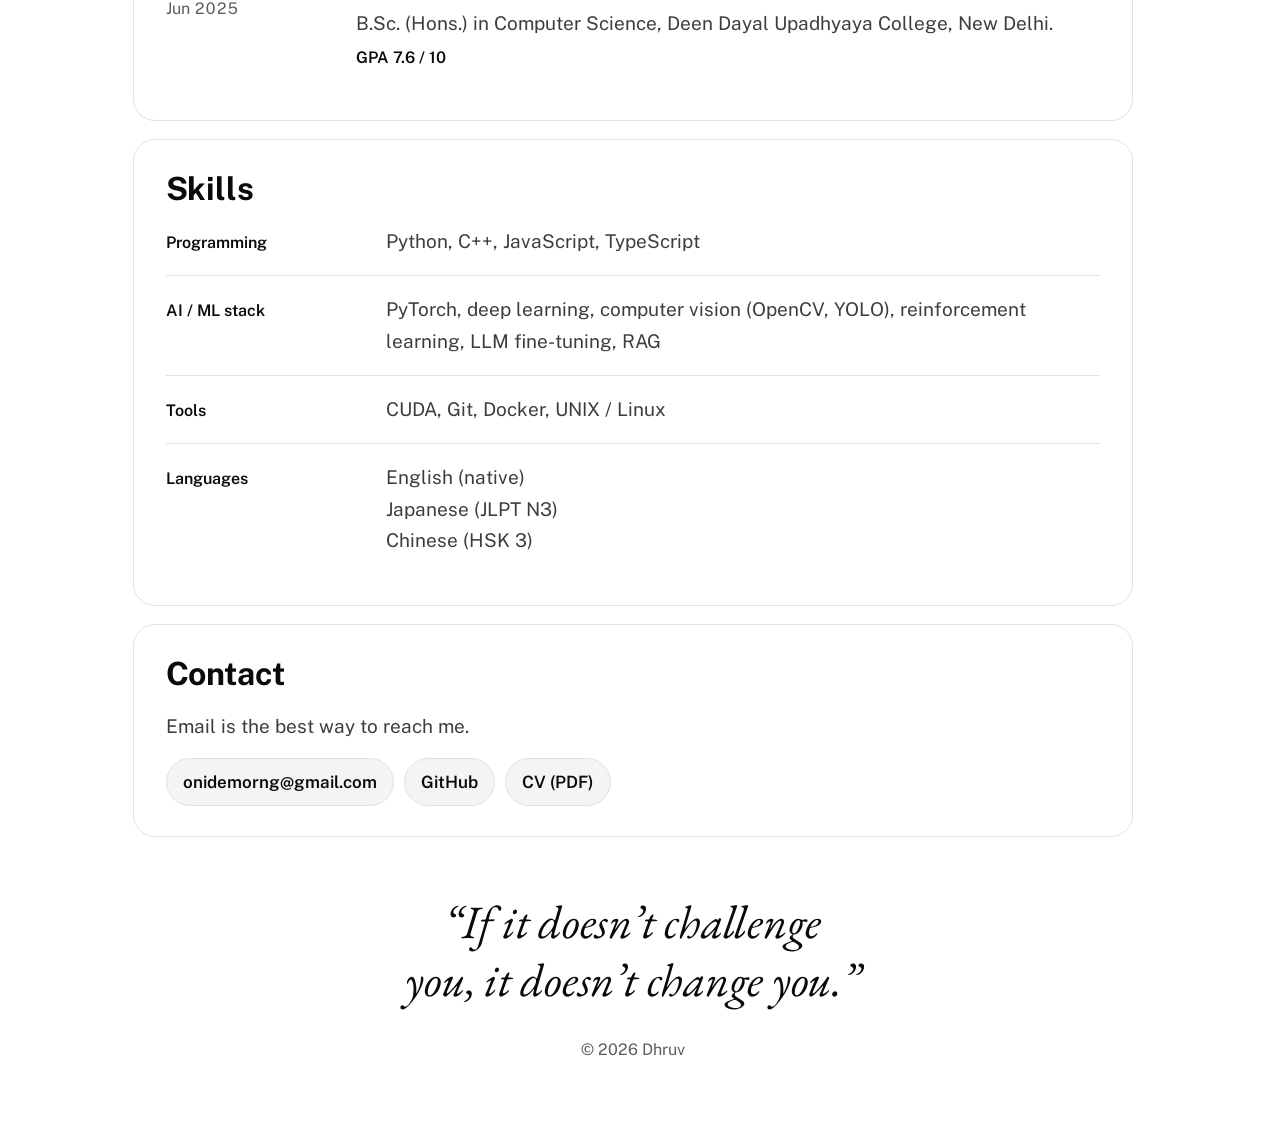
==== commit 4f014e95: "homepage" ====
--- a/index.html
+++ b/index.html
@@ -21,7 +21,7 @@
   <a class="skip" href="#main">Skip to content</a>
 
   <div class="page-shell">
-    <header class="topbar enter" style="--i:0">
+    <header class="topbar">
       <div class="topbar__identity">
         <p class="topbar__name"><a href="./">Dhruv</a></p>
       </div>
@@ -54,8 +54,8 @@
     </header>
 
     <main id="main">
-      <section class="hero hero--home enter" id="about" style="--i:1" aria-label="About">
-        <div class="hero__text">
+      <section class="hero hero--home" id="about" aria-label="About">
+        <div>
           <h1 class="hero__name">Dhruv</h1>
           <p class="hero__aka"><span>Demo</span><span lang="ja">デモ</span><span class="hero__aka-label">nickname</span></p>
           <p class="hero__role">Master’s student · Waseda University · Katto Laboratory</p>
@@ -80,7 +80,7 @@
         </figure>
       </section>
 
-      <section class="card enter" id="research" style="--i:2">
+      <section class="card" id="research">
         <div class="section-heading">
           <h2>Research</h2>
           <p class="section-heading__note">Katto Laboratory, Waseda University</p>
@@ -111,22 +111,9 @@
             <p>Detection and tracking — and how well they hold up on compressed video.</p>
           </article>
         </div>
-        <div class="rows rows--papers">
-          <!-- Copy this block for each paper / research project:
-          <article class="row">
-            <p class="row__meta">2026</p>
-            <div class="row__body">
-              <h3><a href="LINK">Title of the work</a></h3>
-              <p><strong>Dhruv</strong>, Co-author, Jiro Katto</p>
-              <p><em>Venue 2027</em> · <span class="status">Under review</span></p>
-              <p class="row__sub">One-sentence summary.</p>
-            </div>
-          </article>
-          -->
-        </div>
       </section>
 
-      <section class="card enter" id="education" style="--i:3">
+      <section class="card" id="education">
         <div class="section-heading">
           <h2>Education</h2>
         </div>
@@ -154,7 +141,7 @@
         </div>
       </section>
 
-      <section class="card enter" id="skills" style="--i:5">
+      <section class="card" id="skills">
         <div class="section-heading">
           <h2>Skills</h2>
         </div>
@@ -164,21 +151,21 @@
             <div class="row__body"><p>Python, C++, JavaScript, TypeScript</p></div>
           </div>
           <div class="row row--skills">
-            <p class="row__meta">Machine learning</p>
-            <div class="row__body"><p>Deep learning, computer vision (OpenCV, YOLO), reinforcement learning, LLM fine-tuning, RAG</p></div>
+            <p class="row__meta">AI / ML stack</p>
+            <div class="row__body"><p>PyTorch, deep learning, computer vision (OpenCV, YOLO), reinforcement learning, LLM fine-tuning, RAG</p></div>
           </div>
           <div class="row row--skills">
             <p class="row__meta">Tools</p>
-            <div class="row__body"><p>PyTorch, CUDA, Qt, Git, Docker, UNIX / Linux</p></div>
+            <div class="row__body"><p>CUDA, Git, Docker, UNIX / Linux</p></div>
           </div>
           <div class="row row--skills">
             <p class="row__meta">Languages</p>
-            <div class="row__body"><p>English (native), Japanese (JLPT N3), Chinese (HSK 3)</p></div>
+            <div class="row__body"><p>English (native)<br />Japanese (JLPT N3)<br />Chinese (HSK 3)</p></div>
           </div>
         </div>
       </section>
 
-      <section class="card enter" id="contact" style="--i:6">
+      <section class="card" id="contact">
         <div class="section-heading">
           <h2>Contact</h2>
         </div>
--- a/styles.css
+++ b/styles.css
@@ -399,9 +399,7 @@
 
 .area p { margin-top: 4px !important; }
 
-.rows--papers:not(:has(.row)) { display: none; }
-
-/* date-left rows: education, skills, future papers */
+/* date-left rows: education, skills */
 .rows { display: grid; }
 
 .row {
@@ -532,17 +530,6 @@
   color: var(--ink-3);
 }
 
-/* ---------- entrance ---------- */
-@media (prefers-reduced-motion: no-preference) {
-  .enter {
-    animation: enter 0.6s cubic-bezier(.22, 1, .36, 1) both;
-    animation-delay: calc(var(--i, 0) * 0.07s);
-  }
-  @keyframes enter {
-    from { opacity: 0; transform: translateY(8px); }
-  }
-}
-
 /* ---------- responsive ---------- */
 @media (max-width: 760px) {
   .page-shell {
